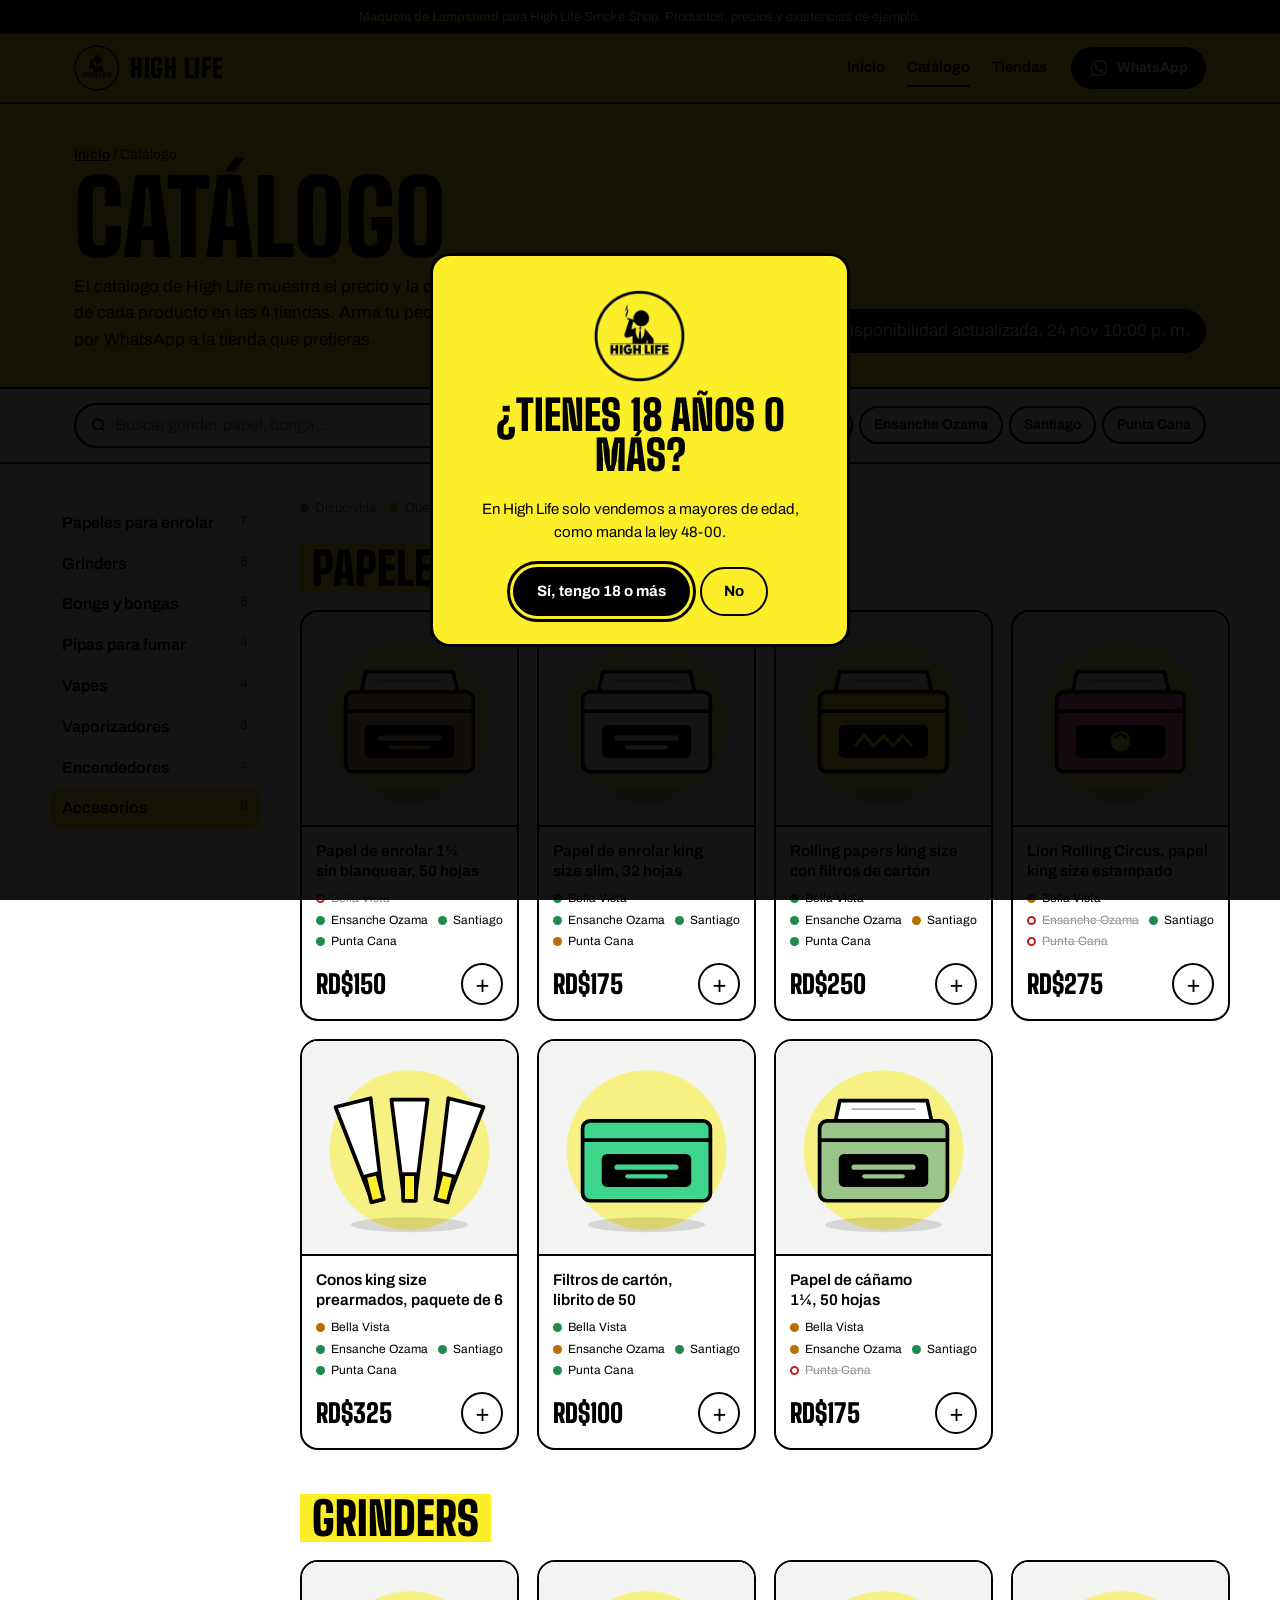
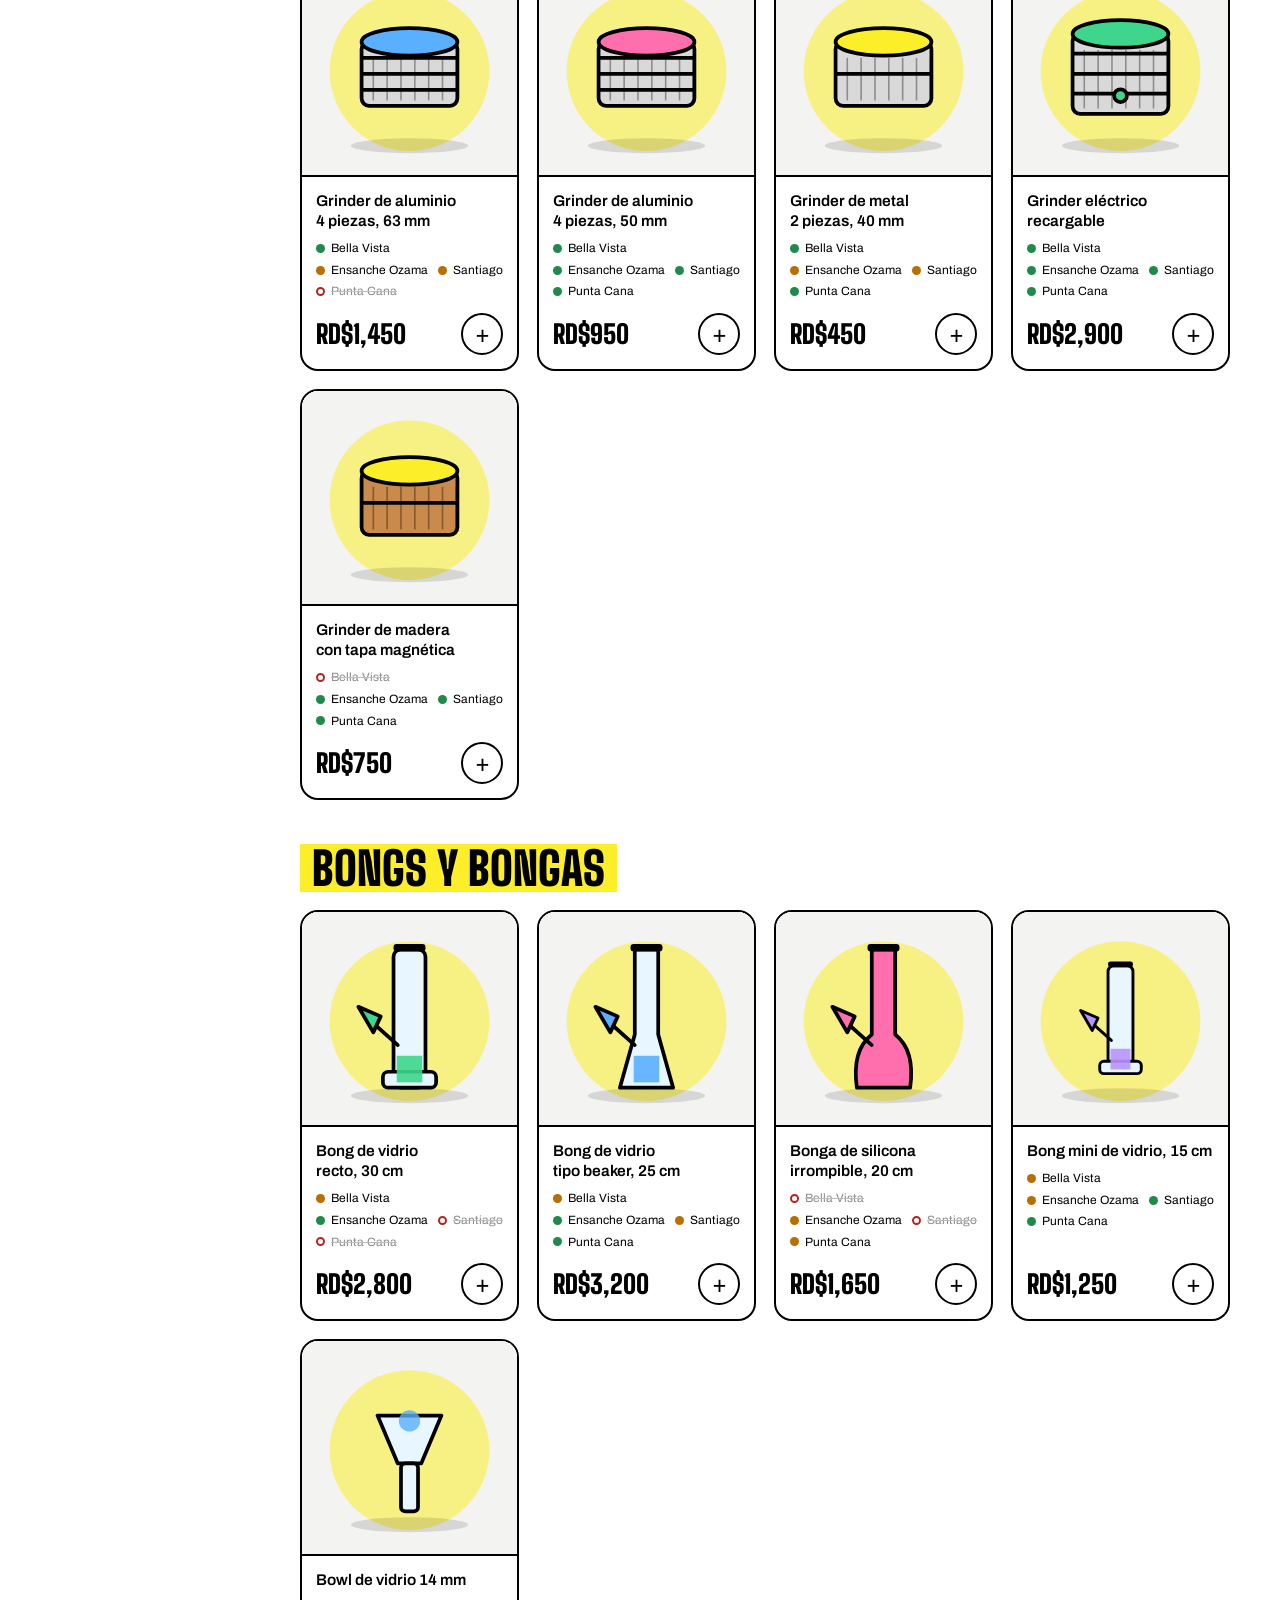
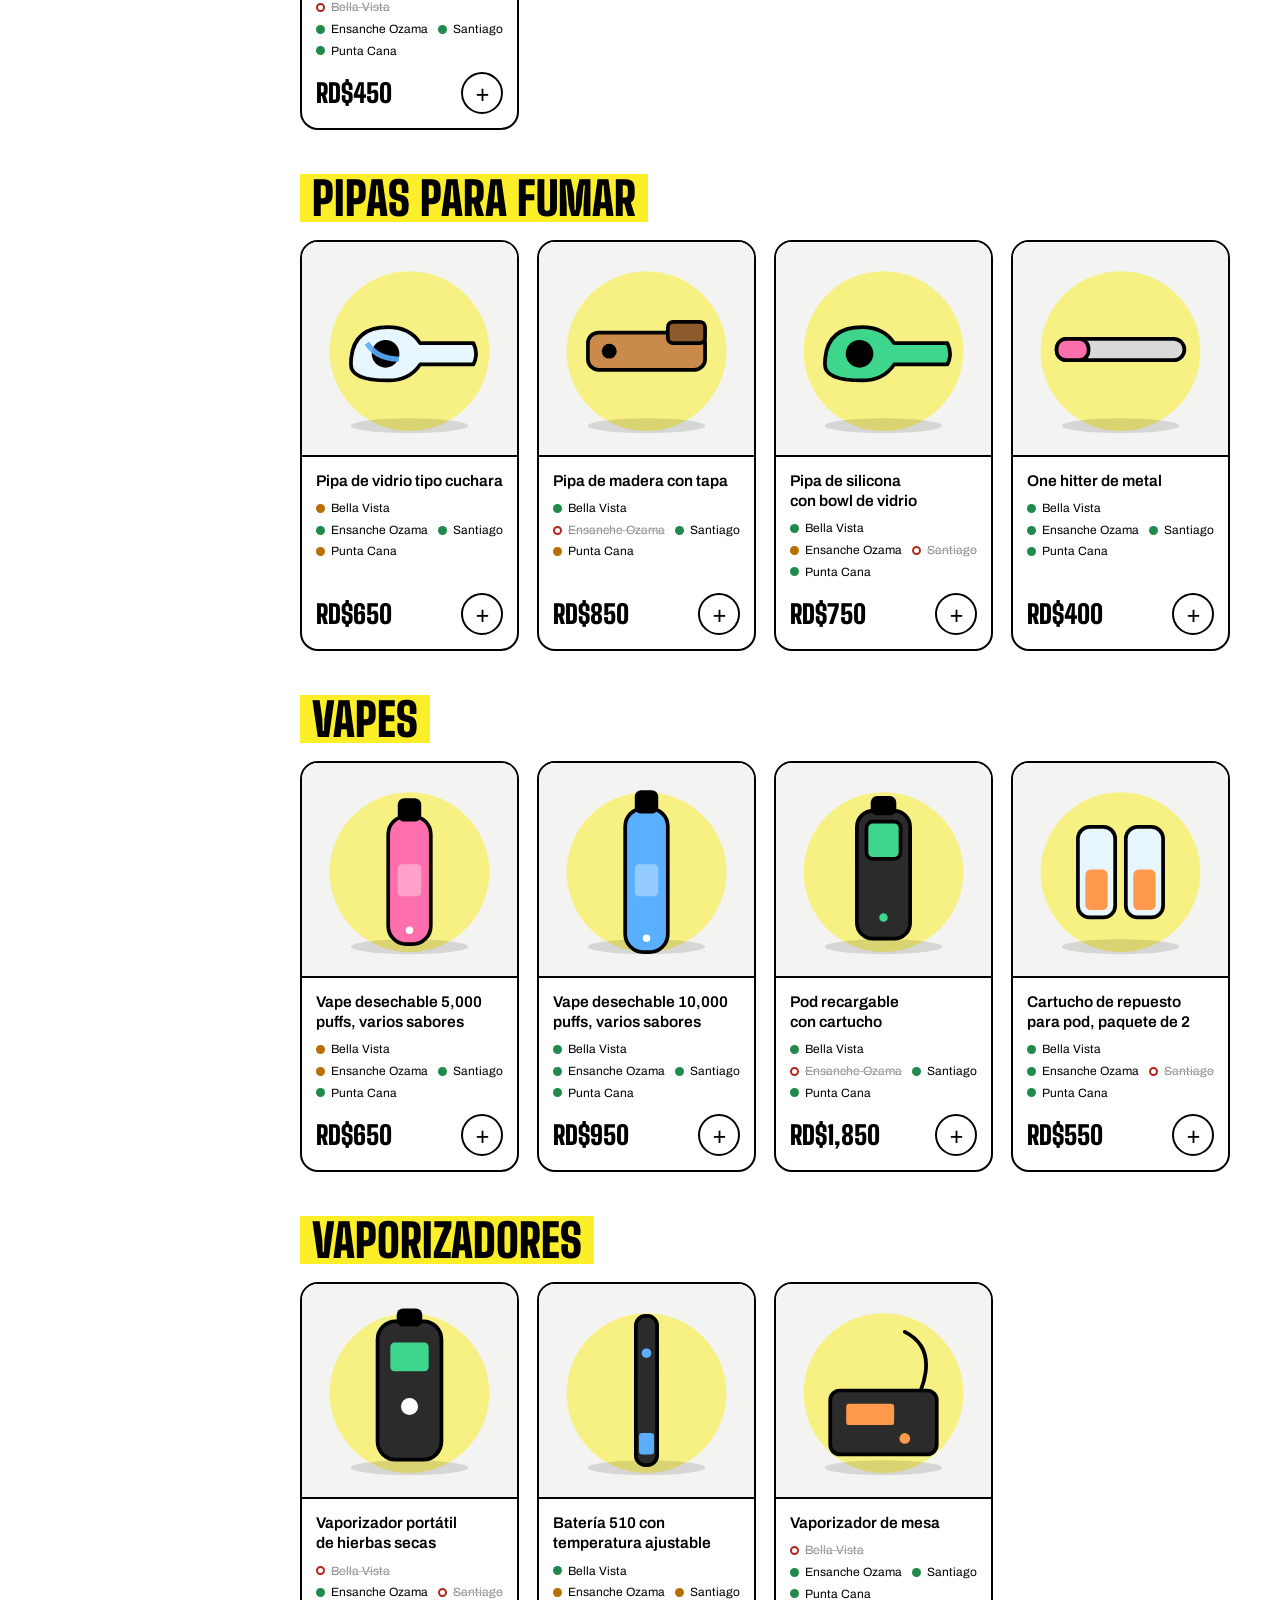
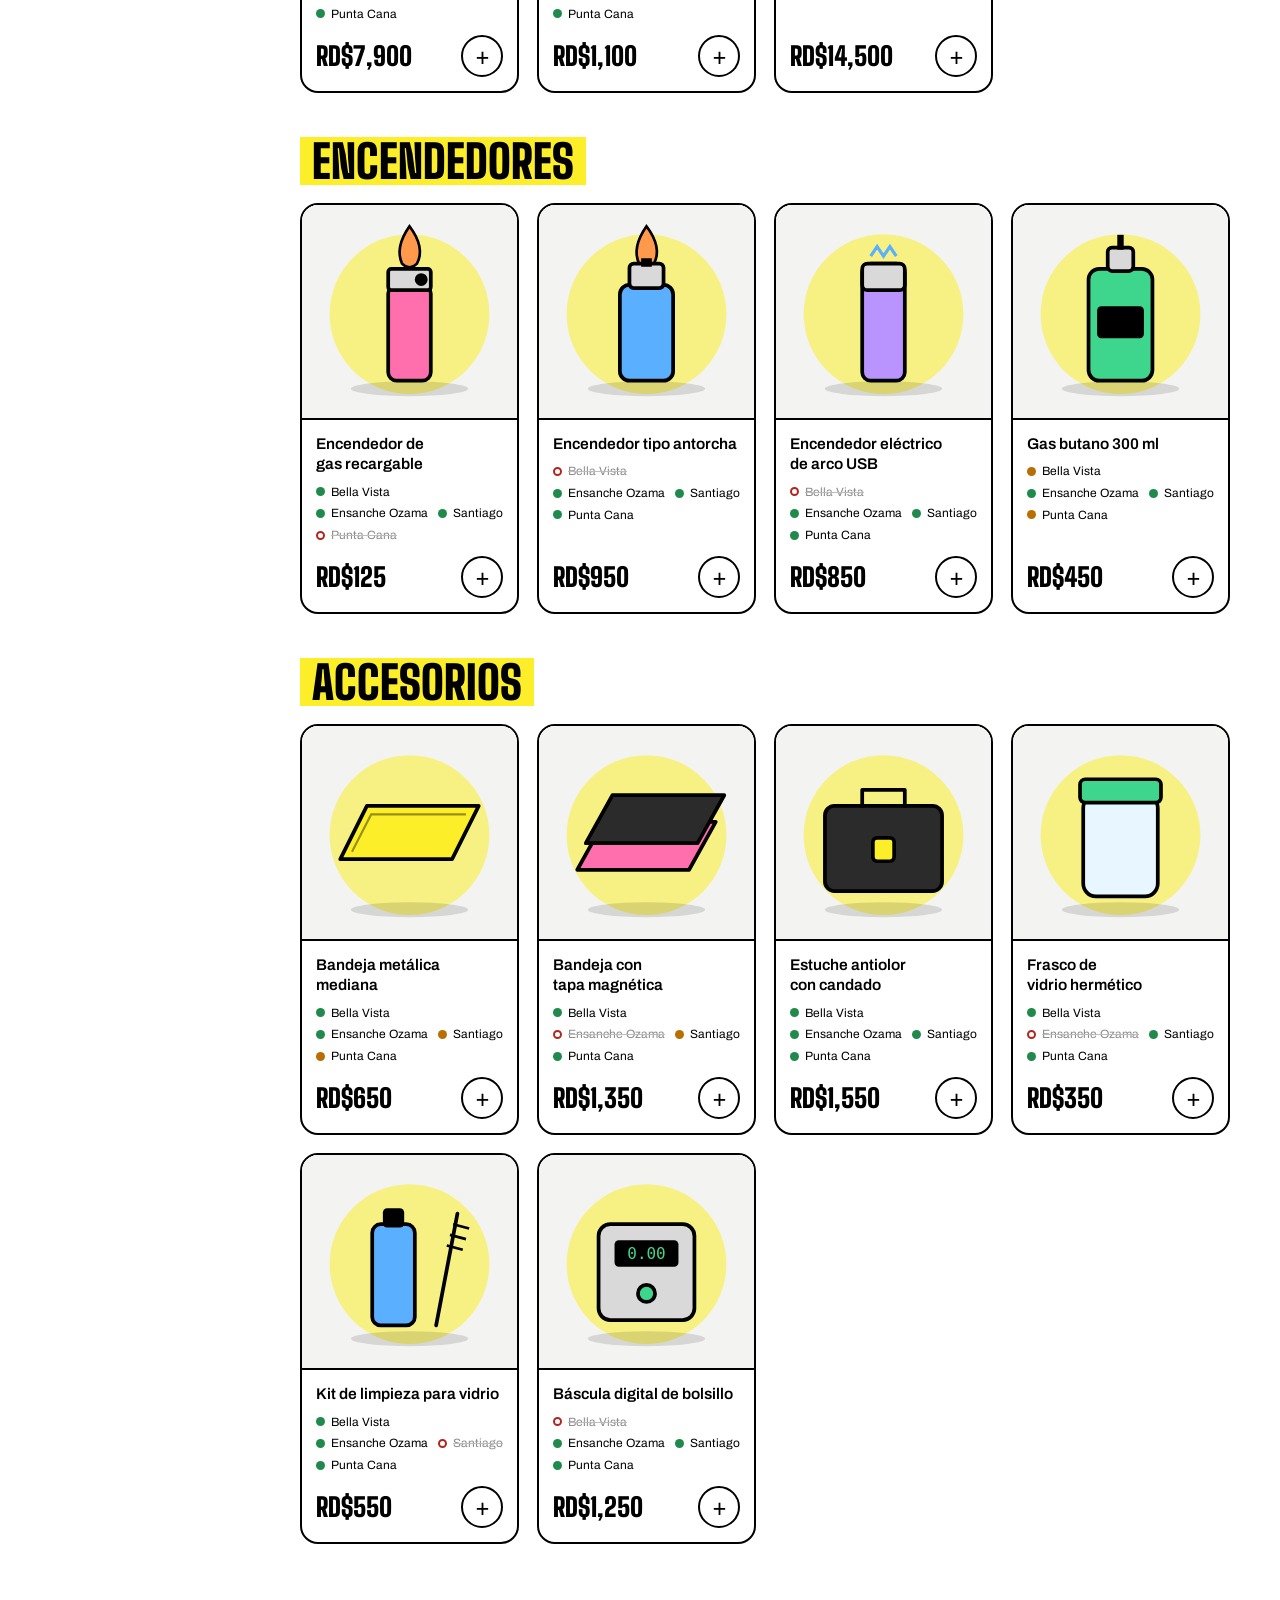
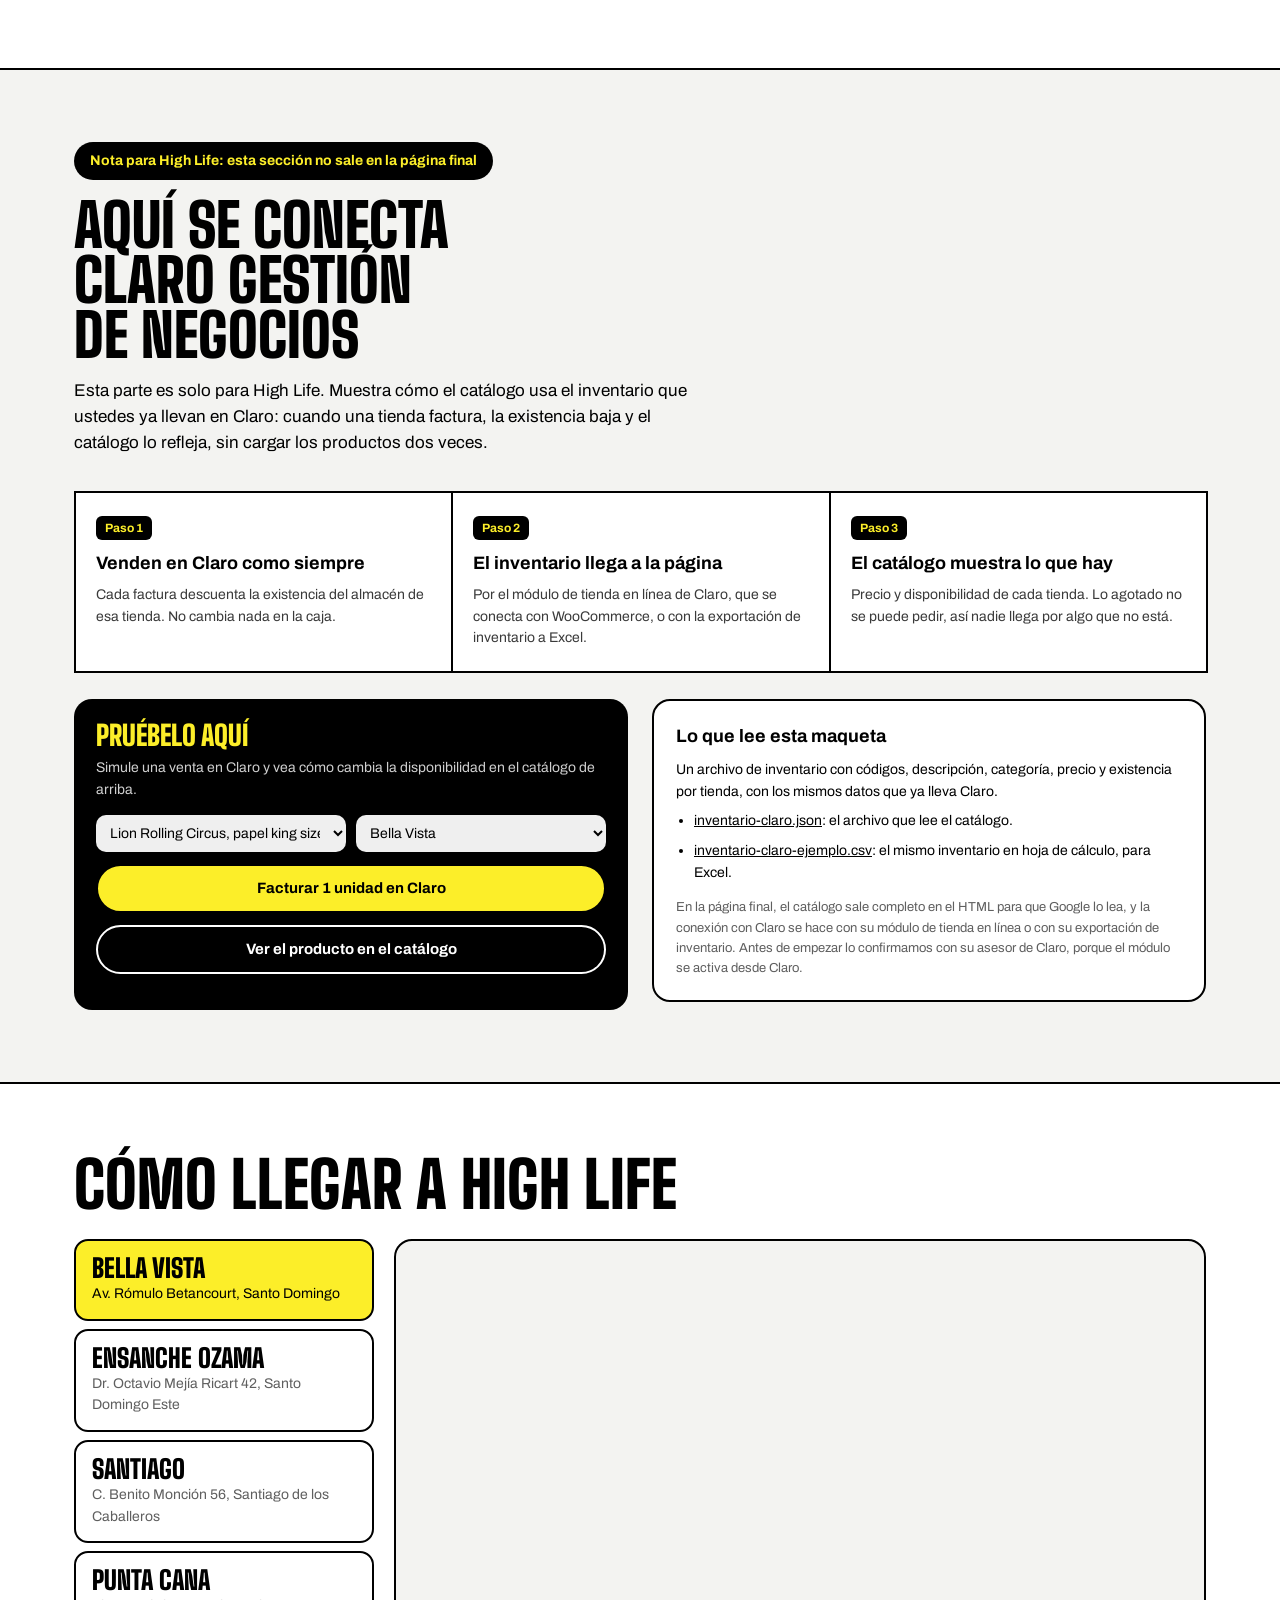
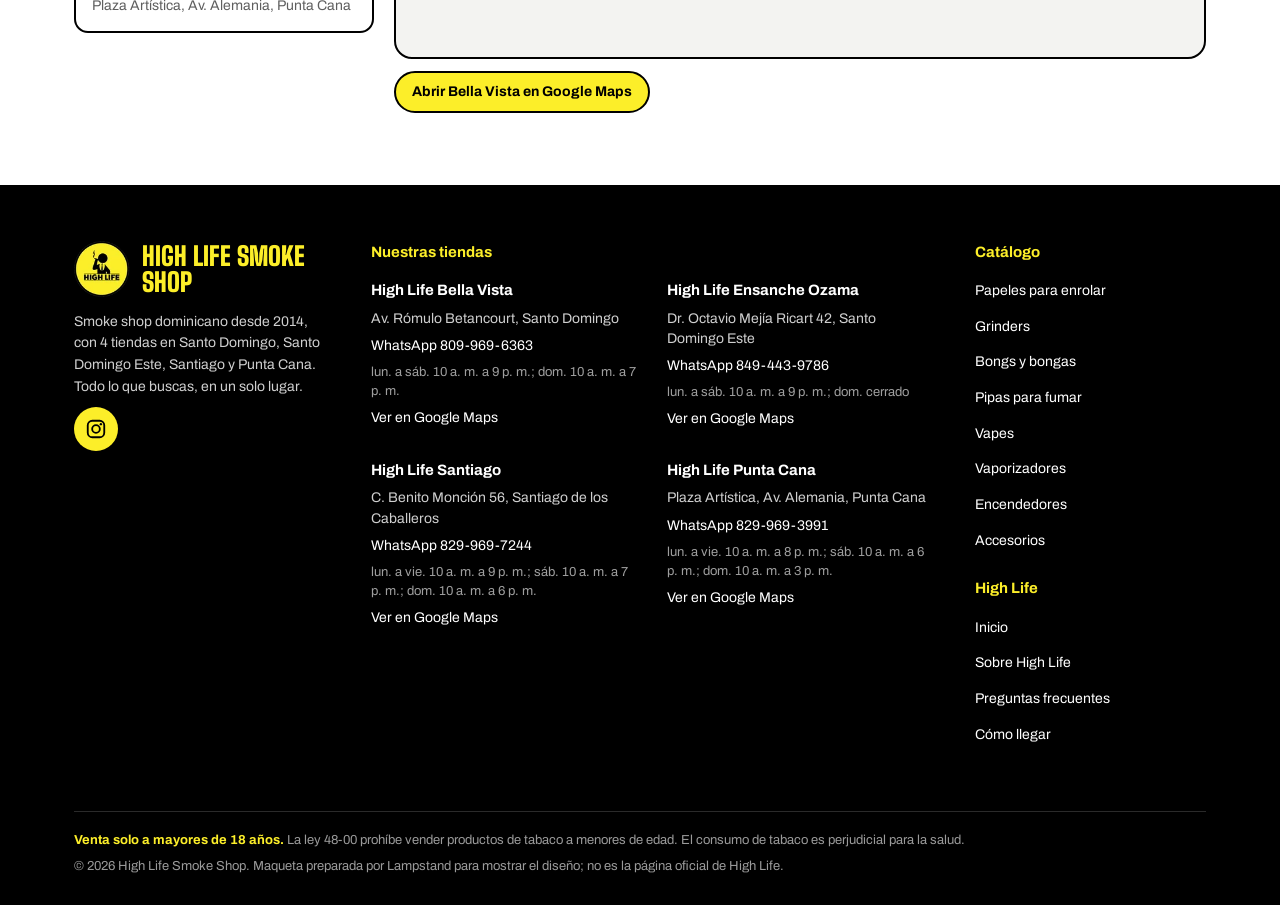
==== catalogo.html @ 9a226c35 "Imágenes por producto y categoría, página de tiendas, páginas de tienda más completas, Claro solo co" ====
<!doctype html>
<html lang="es-DO">
<head>
<meta charset="utf-8">
<meta name="viewport" content="width=device-width, initial-scale=1">
<title>Vapes, papel de enrolar, grinders y bongs: catálogo | High Life Smoke Shop</title>
<meta name="description" content="Catálogo de High Life Smoke Shop: vapes, papel de enrolar, grinders, bongs, pipas y accesorios con precio y disponibilidad en cada tienda. Pide por WhatsApp.">
<meta name="robots" content="noindex, nofollow">
<link rel="canonical" href="https://jorgecesar7.github.io/highlife-demo/catalogo.html">
<meta property="og:type" content="website">
<meta property="og:site_name" content="High Life Smoke Shop">
<meta property="og:locale" content="es_DO">
<meta property="og:title" content="Vapes, papel de enrolar, grinders y bongs: catálogo | High Life Smoke Shop">
<meta property="og:description" content="Catálogo de High Life Smoke Shop: vapes, papel de enrolar, grinders, bongs, pipas y accesorios con precio y disponibilidad en cada tienda. Pide por WhatsApp.">
<meta property="og:url" content="https://jorgecesar7.github.io/highlife-demo/catalogo.html">
<meta property="og:image" content="https://jorgecesar7.github.io/highlife-demo/assets/logo.png">
<meta property="og:image:width" content="512"><meta property="og:image:height" content="512">
<meta property="og:image:alt" content="Logo de High Life Smoke Shop">
<meta name="twitter:card" content="summary">
<meta name="theme-color" content="#FCEE29">
<link rel="icon" href="assets/logo.png">
<script type="application/ld+json">
{
 "@context": "https://schema.org",
 "@graph": [
  {
   "@type": "WebSite",
   "@id": "https://jorgecesar7.github.io/highlife-demo/#website",
   "name": "High Life Smoke Shop",
   "url": "https://jorgecesar7.github.io/highlife-demo/",
   "inLanguage": "es-DO",
   "publisher": {
    "@id": "https://jorgecesar7.github.io/highlife-demo/#org"
   }
  },
  {
   "@type": "Organization",
   "@id": "https://jorgecesar7.github.io/highlife-demo/#org",
   "name": "High Life Smoke Shop",
   "url": "https://jorgecesar7.github.io/highlife-demo/",
   "description": "High Life Smoke Shop es una cadena dominicana de smoke shops con 4 tiendas en Santo Domingo, Santo Domingo Este, Santiago y Punta Cana. Vende papel de enrolar, grinders, bongs, pipas, vapes, vaporizadores, encendedores y accesorios, solo a mayores de 18 años.",
   "logo": {
    "@type": "ImageObject",
    "url": "https://jorgecesar7.github.io/highlife-demo/assets/logo.png",
    "width": 512,
    "height": 512
   },
   "image": "https://jorgecesar7.github.io/highlife-demo/assets/logo.png",
   "foundingDate": "2014",
   "sameAs": [
    "https://www.instagram.com/highlifedr/"
   ],
   "hasOfferCatalog": {
    "@type": "OfferCatalog",
    "name": "Catálogo de High Life Smoke Shop",
    "url": "https://jorgecesar7.github.io/highlife-demo/catalogo.html",
    "itemListElement": [
     {
      "@type": "OfferCatalog",
      "name": "Papeles para enrolar",
      "url": "https://jorgecesar7.github.io/highlife-demo/catalogo.html#papeles-para-enrolar"
     },
     {
      "@type": "OfferCatalog",
      "name": "Grinders",
      "url": "https://jorgecesar7.github.io/highlife-demo/catalogo.html#grinders"
     },
     {
      "@type": "OfferCatalog",
      "name": "Bongs y bongas",
      "url": "https://jorgecesar7.github.io/highlife-demo/catalogo.html#bongs-y-bongas"
     },
     {
      "@type": "OfferCatalog",
      "name": "Pipas para fumar",
      "url": "https://jorgecesar7.github.io/highlife-demo/catalogo.html#pipas-para-fumar"
     },
     {
      "@type": "OfferCatalog",
      "name": "Vapes",
      "url": "https://jorgecesar7.github.io/highlife-demo/catalogo.html#vapes"
     },
     {
      "@type": "OfferCatalog",
      "name": "Vaporizadores",
      "url": "https://jorgecesar7.github.io/highlife-demo/catalogo.html#vaporizadores"
     },
     {
      "@type": "OfferCatalog",
      "name": "Encendedores",
      "url": "https://jorgecesar7.github.io/highlife-demo/catalogo.html#encendedores"
     },
     {
      "@type": "OfferCatalog",
      "name": "Accesorios",
      "url": "https://jorgecesar7.github.io/highlife-demo/catalogo.html#accesorios"
     }
    ]
   }
  },
  {
   "@type": "WebPage",
   "@id": "https://jorgecesar7.github.io/highlife-demo/catalogo.html#webpage",
   "url": "https://jorgecesar7.github.io/highlife-demo/catalogo.html",
   "name": "Vapes, papel de enrolar, grinders y bongs: catálogo | High Life Smoke Shop",
   "description": "Catálogo de High Life Smoke Shop: vapes, papel de enrolar, grinders, bongs, pipas y accesorios con precio y disponibilidad en cada tienda. Pide por WhatsApp.",
   "inLanguage": "es-DO",
   "isPartOf": {
    "@id": "https://jorgecesar7.github.io/highlife-demo/#website"
   },
   "about": {
    "@id": "https://jorgecesar7.github.io/highlife-demo/#org"
   },
   "primaryImageOfPage": {
    "@id": "https://jorgecesar7.github.io/highlife-demo/#logo-img"
   },
   "breadcrumb": {
    "@id": "https://jorgecesar7.github.io/highlife-demo/catalogo.html#breadcrumb"
   }
  },
  {
   "@type": "ImageObject",
   "@id": "https://jorgecesar7.github.io/highlife-demo/#logo-img",
   "url": "https://jorgecesar7.github.io/highlife-demo/assets/logo.png",
   "width": 512,
   "height": 512
  },
  {
   "@type": "BreadcrumbList",
   "@id": "https://jorgecesar7.github.io/highlife-demo/catalogo.html#breadcrumb",
   "itemListElement": [
    {
     "@type": "ListItem",
     "position": 1,
     "name": "Inicio",
     "item": "https://jorgecesar7.github.io/highlife-demo/"
    },
    {
     "@type": "ListItem",
     "position": 2,
     "name": "Catálogo",
     "item": "https://jorgecesar7.github.io/highlife-demo/catalogo.html"
    }
   ]
  }
 ]
}
</script>
<link rel="preload" href="assets/fonts/big-shoulders-display-latin-900-normal.woff2" as="font" type="font/woff2" crossorigin>
<link rel="preload" href="assets/fonts/archivo-latin-400-normal.woff2" as="font" type="font/woff2" crossorigin>
<link rel="stylesheet" href="assets/styles.css?v=6cd09f64">
</head><body>
<a class="skip" href="#contenido">Saltar al contenido</a>
<div class="demo-bar"><b>Maqueta de Lampstand</b> para High Life Smoke Shop. Productos, precios y existencias de ejemplo.</div>
<div class="gate" id="gate" hidden role="dialog" aria-modal="true" aria-labelledby="gate-t">
 <div class="gate-box"><img src="assets/logo-200.webp" alt="" width="92" height="92"><p class="gate-t" id="gate-t">¿Tienes 18 años o más?</p>
 <p>En High Life solo vendemos a mayores de edad, como manda la ley 48-00.</p>
 <div class="row"><button class="btn" data-yes>Sí, tengo 18 o más</button><button class="btn ghost" data-no>No</button></div>
 <p class="no-msg" hidden>Esta página es solo para mayores de 18 años.</p></div>
</div>
<header class="site-head"><div class="wrap">
 <a class="logo" href="index.html"><img src="assets/logo-96.webp" alt="High Life Smoke Shop" width="46" height="46"><span>High Life</span></a>
 <nav class="nav" aria-label="Principal"><a href="index.html">Inicio</a><a href="catalogo.html" aria-current=page>Catálogo</a><a href="tiendas.html">Tiendas</a></nav>
 <div class="wa-menu">
  <button class="btn sm wa-btn" id="waBtn" aria-expanded="false" aria-controls="waList" aria-label="Escribir por WhatsApp a una tienda"><svg class="wa-ico" viewBox="0 0 24 24" aria-hidden="true"><path fill="currentColor" d="M12 2a10 10 0 0 0-8.6 15.1L2 22l5-1.3A10 10 0 1 0 12 2Zm0 18.2a8.2 8.2 0 0 1-4.2-1.1l-.3-.2-3 .8.8-2.9-.2-.3A8.2 8.2 0 1 1 12 20.2Zm4.5-6.1c-.2-.1-1.5-.7-1.7-.8-.2-.1-.4-.1-.6.1l-.8 1c-.1.2-.3.2-.5.1a6.7 6.7 0 0 1-3.3-2.9c-.3-.4.2-.4.7-1.4.1-.2 0-.3 0-.4l-.8-1.8c-.2-.5-.4-.4-.6-.4h-.5a1 1 0 0 0-.7.3 3 3 0 0 0-.9 2.2 5.2 5.2 0 0 0 1.1 2.7 11.8 11.8 0 0 0 4.5 4c1.7.7 2.4.8 3.2.6.5-.1 1.5-.6 1.7-1.2.2-.6.2-1.1.2-1.2-.1-.1-.3-.2-.5-.3Z"/></svg><span>WhatsApp</span></button>
  <ul class="wa-list" id="waList" hidden><li><a href="https://wa.me/18099696363?text=Hola%20High%20Life%20Bella%20Vista%2C%20tengo%20una%20pregunta." target="_blank" rel="noopener"><b>Bella Vista</b><span>809-969-6363</span></a></li><li><a href="https://wa.me/18494439786?text=Hola%20High%20Life%20Ensanche%20Ozama%2C%20tengo%20una%20pregunta." target="_blank" rel="noopener"><b>Ensanche Ozama</b><span>849-443-9786</span></a></li><li><a href="https://wa.me/18299697244?text=Hola%20High%20Life%20Santiago%2C%20tengo%20una%20pregunta." target="_blank" rel="noopener"><b>Santiago</b><span>829-969-7244</span></a></li><li><a href="https://wa.me/18299693991?text=Hola%20High%20Life%20Punta%20Cana%2C%20tengo%20una%20pregunta." target="_blank" rel="noopener"><b>Punta Cana</b><span>829-969-3991</span></a></li></ul>
 </div>
</div></header>
<main id="contenido">
<section class="cat-hero" aria-labelledby="h1"><div class="wrap">
 <div><nav class="crumbs" aria-label="Ruta"><a href="index.html">Inicio</a> <span aria-hidden="true">/</span> <span aria-current="page">Catálogo</span></nav>
 <h1 id="h1">Catálogo</h1><p>El catálogo de High Life muestra el precio y la disponibilidad de cada producto en las 4 tiendas. Arma tu pedido y envíalo por WhatsApp a la tienda que prefieras.</p></div>
 <p class="sync"><i></i><span data-sync>Disponibilidad actualizada, 24 nov 6:00 p. m.</span></p>
</div></section>
<div class="tools"><div class="wrap">
 <label class="q"><span class="sr">Buscar en el catálogo</span><svg width="18" height="18" viewBox="0 0 24 24" aria-hidden="true"><circle cx="11" cy="11" r="7" fill="none" stroke="currentColor" stroke-width="2.5"/><path d="m20 20-4-4" stroke="currentColor" stroke-width="2.5"/></svg><input id="q" type="search" placeholder="Buscar grinder, papel, bonga…" autocomplete="off"></label>
 <div class="chips" id="branchChips" role="group" aria-label="Ver disponibilidad en"><span class="lbl">Tienda:</span></div>
</div></div>
<div class="wrap menu-layout">
 <nav class="cat-nav" id="catnav" aria-label="Categorías"><a href="#papeles-para-enrolar">Papeles para enrolar <small>7</small></a><a href="#grinders">Grinders <small>5</small></a><a href="#bongs-y-bongas">Bongs y bongas <small>5</small></a><a href="#pipas-para-fumar">Pipas para fumar <small>4</small></a><a href="#vapes">Vapes <small>4</small></a><a href="#vaporizadores">Vaporizadores <small>3</small></a><a href="#encendedores">Encendedores <small>4</small></a><a href="#accesorios">Accesorios <small>6</small></a></nav>
 <div>
  <div class="legend"><span><i class="dot ok"></i>Disponible</span><span><i class="dot low"></i>Quedan pocas</span><span><i class="dot out"></i>Agotado</span></div>
  <div id="menu" aria-live="polite"><section class="group" id="papeles-para-enrolar" aria-labelledby="h-papeles-para-enrolar"><h2 id="h-papeles-para-enrolar">Papeles para enrolar</h2><div class="items"><article class="item" data-code="HL-PAP-001"><img class="pimg" src="assets/productos/HL-PAP-001.svg" alt="Papel de enrolar 1¼ sin blanquear, 50 hojas" width="400" height="400" loading="lazy"><div class="pbody"><h3>Papel de enrolar 1¼ sin blanquear, 50 hojas</h3><div class="avail" aria-label="Disponibilidad por tienda"><span class="out"><i class="dot out"></i>Bella Vista</span><span class="ok"><i class="dot ok"></i>Ensanche Ozama</span><span class="ok"><i class="dot ok"></i>Santiago</span><span class="ok"><i class="dot ok"></i>Punta Cana</span></div><div class="pfoot"><span class="price">RD$150</span><button class="add" aria-pressed="false" aria-label="Añadir a mi pedido: Papel de enrolar 1¼ sin blanquear, 50 hojas">+</button></div></div></article><article class="item" data-code="HL-PAP-002"><img class="pimg" src="assets/productos/HL-PAP-002.svg" alt="Papel de enrolar king size slim, 32 hojas" width="400" height="400" loading="lazy"><div class="pbody"><h3>Papel de enrolar king size slim, 32 hojas</h3><div class="avail" aria-label="Disponibilidad por tienda"><span class="ok"><i class="dot ok"></i>Bella Vista</span><span class="ok"><i class="dot ok"></i>Ensanche Ozama</span><span class="ok"><i class="dot ok"></i>Santiago</span><span class="low"><i class="dot low"></i>Punta Cana</span></div><div class="pfoot"><span class="price">RD$175</span><button class="add" aria-pressed="false" aria-label="Añadir a mi pedido: Papel de enrolar king size slim, 32 hojas">+</button></div></div></article><article class="item" data-code="HL-PAP-003"><img class="pimg" src="assets/productos/HL-PAP-003.svg" alt="Rolling papers king size con filtros de cartón" width="400" height="400" loading="lazy"><div class="pbody"><h3>Rolling papers king size con filtros de cartón</h3><div class="avail" aria-label="Disponibilidad por tienda"><span class="ok"><i class="dot ok"></i>Bella Vista</span><span class="ok"><i class="dot ok"></i>Ensanche Ozama</span><span class="low"><i class="dot low"></i>Santiago</span><span class="ok"><i class="dot ok"></i>Punta Cana</span></div><div class="pfoot"><span class="price">RD$250</span><button class="add" aria-pressed="false" aria-label="Añadir a mi pedido: Rolling papers king size con filtros de cartón">+</button></div></div></article><article class="item" data-code="HL-PAP-004"><img class="pimg" src="assets/productos/HL-PAP-004.svg" alt="Lion Rolling Circus, papel king size estampado" width="400" height="400" loading="lazy"><div class="pbody"><h3>Lion Rolling Circus, papel king size estampado</h3><div class="avail" aria-label="Disponibilidad por tienda"><span class="low"><i class="dot low"></i>Bella Vista</span><span class="out"><i class="dot out"></i>Ensanche Ozama</span><span class="ok"><i class="dot ok"></i>Santiago</span><span class="out"><i class="dot out"></i>Punta Cana</span></div><div class="pfoot"><span class="price">RD$275</span><button class="add" aria-pressed="false" aria-label="Añadir a mi pedido: Lion Rolling Circus, papel king size estampado">+</button></div></div></article><article class="item" data-code="HL-PAP-005"><img class="pimg" src="assets/productos/HL-PAP-005.svg" alt="Conos king size prearmados, paquete de 6" width="400" height="400" loading="lazy"><div class="pbody"><h3>Conos king size prearmados, paquete de 6</h3><div class="avail" aria-label="Disponibilidad por tienda"><span class="low"><i class="dot low"></i>Bella Vista</span><span class="ok"><i class="dot ok"></i>Ensanche Ozama</span><span class="ok"><i class="dot ok"></i>Santiago</span><span class="ok"><i class="dot ok"></i>Punta Cana</span></div><div class="pfoot"><span class="price">RD$325</span><button class="add" aria-pressed="false" aria-label="Añadir a mi pedido: Conos king size prearmados, paquete de 6">+</button></div></div></article><article class="item" data-code="HL-PAP-006"><img class="pimg" src="assets/productos/HL-PAP-006.svg" alt="Filtros de cartón, librito de 50" width="400" height="400" loading="lazy"><div class="pbody"><h3>Filtros de cartón, librito de 50</h3><div class="avail" aria-label="Disponibilidad por tienda"><span class="ok"><i class="dot ok"></i>Bella Vista</span><span class="low"><i class="dot low"></i>Ensanche Ozama</span><span class="ok"><i class="dot ok"></i>Santiago</span><span class="ok"><i class="dot ok"></i>Punta Cana</span></div><div class="pfoot"><span class="price">RD$100</span><button class="add" aria-pressed="false" aria-label="Añadir a mi pedido: Filtros de cartón, librito de 50">+</button></div></div></article><article class="item" data-code="HL-PAP-007"><img class="pimg" src="assets/productos/HL-PAP-007.svg" alt="Papel de cáñamo 1¼, 50 hojas" width="400" height="400" loading="lazy"><div class="pbody"><h3>Papel de cáñamo 1¼, 50 hojas</h3><div class="avail" aria-label="Disponibilidad por tienda"><span class="low"><i class="dot low"></i>Bella Vista</span><span class="low"><i class="dot low"></i>Ensanche Ozama</span><span class="ok"><i class="dot ok"></i>Santiago</span><span class="out"><i class="dot out"></i>Punta Cana</span></div><div class="pfoot"><span class="price">RD$175</span><button class="add" aria-pressed="false" aria-label="Añadir a mi pedido: Papel de cáñamo 1¼, 50 hojas">+</button></div></div></article></div></section><section class="group" id="grinders" aria-labelledby="h-grinders"><h2 id="h-grinders">Grinders</h2><div class="items"><article class="item" data-code="HL-GRI-001"><img class="pimg" src="assets/productos/HL-GRI-001.svg" alt="Grinder de aluminio 4 piezas, 63 mm" width="400" height="400" loading="lazy"><div class="pbody"><h3>Grinder de aluminio 4 piezas, 63 mm</h3><div class="avail" aria-label="Disponibilidad por tienda"><span class="ok"><i class="dot ok"></i>Bella Vista</span><span class="low"><i class="dot low"></i>Ensanche Ozama</span><span class="low"><i class="dot low"></i>Santiago</span><span class="out"><i class="dot out"></i>Punta Cana</span></div><div class="pfoot"><span class="price">RD$1,450</span><button class="add" aria-pressed="false" aria-label="Añadir a mi pedido: Grinder de aluminio 4 piezas, 63 mm">+</button></div></div></article><article class="item" data-code="HL-GRI-002"><img class="pimg" src="assets/productos/HL-GRI-002.svg" alt="Grinder de aluminio 4 piezas, 50 mm" width="400" height="400" loading="lazy"><div class="pbody"><h3>Grinder de aluminio 4 piezas, 50 mm</h3><div class="avail" aria-label="Disponibilidad por tienda"><span class="ok"><i class="dot ok"></i>Bella Vista</span><span class="ok"><i class="dot ok"></i>Ensanche Ozama</span><span class="ok"><i class="dot ok"></i>Santiago</span><span class="ok"><i class="dot ok"></i>Punta Cana</span></div><div class="pfoot"><span class="price">RD$950</span><button class="add" aria-pressed="false" aria-label="Añadir a mi pedido: Grinder de aluminio 4 piezas, 50 mm">+</button></div></div></article><article class="item" data-code="HL-GRI-003"><img class="pimg" src="assets/productos/HL-GRI-003.svg" alt="Grinder de metal 2 piezas, 40 mm" width="400" height="400" loading="lazy"><div class="pbody"><h3>Grinder de metal 2 piezas, 40 mm</h3><div class="avail" aria-label="Disponibilidad por tienda"><span class="ok"><i class="dot ok"></i>Bella Vista</span><span class="low"><i class="dot low"></i>Ensanche Ozama</span><span class="low"><i class="dot low"></i>Santiago</span><span class="ok"><i class="dot ok"></i>Punta Cana</span></div><div class="pfoot"><span class="price">RD$450</span><button class="add" aria-pressed="false" aria-label="Añadir a mi pedido: Grinder de metal 2 piezas, 40 mm">+</button></div></div></article><article class="item" data-code="HL-GRI-004"><img class="pimg" src="assets/productos/HL-GRI-004.svg" alt="Grinder eléctrico recargable" width="400" height="400" loading="lazy"><div class="pbody"><h3>Grinder eléctrico recargable</h3><div class="avail" aria-label="Disponibilidad por tienda"><span class="ok"><i class="dot ok"></i>Bella Vista</span><span class="ok"><i class="dot ok"></i>Ensanche Ozama</span><span class="ok"><i class="dot ok"></i>Santiago</span><span class="ok"><i class="dot ok"></i>Punta Cana</span></div><div class="pfoot"><span class="price">RD$2,900</span><button class="add" aria-pressed="false" aria-label="Añadir a mi pedido: Grinder eléctrico recargable">+</button></div></div></article><article class="item" data-code="HL-GRI-005"><img class="pimg" src="assets/productos/HL-GRI-005.svg" alt="Grinder de madera con tapa magnética" width="400" height="400" loading="lazy"><div class="pbody"><h3>Grinder de madera con tapa magnética</h3><div class="avail" aria-label="Disponibilidad por tienda"><span class="out"><i class="dot out"></i>Bella Vista</span><span class="ok"><i class="dot ok"></i>Ensanche Ozama</span><span class="ok"><i class="dot ok"></i>Santiago</span><span class="ok"><i class="dot ok"></i>Punta Cana</span></div><div class="pfoot"><span class="price">RD$750</span><button class="add" aria-pressed="false" aria-label="Añadir a mi pedido: Grinder de madera con tapa magnética">+</button></div></div></article></div></section><section class="group" id="bongs-y-bongas" aria-labelledby="h-bongs-y-bongas"><h2 id="h-bongs-y-bongas">Bongs y bongas</h2><div class="items"><article class="item" data-code="HL-BON-001"><img class="pimg" src="assets/productos/HL-BON-001.svg" alt="Bong de vidrio recto, 30 cm" width="400" height="400" loading="lazy"><div class="pbody"><h3>Bong de vidrio recto, 30 cm</h3><div class="avail" aria-label="Disponibilidad por tienda"><span class="low"><i class="dot low"></i>Bella Vista</span><span class="ok"><i class="dot ok"></i>Ensanche Ozama</span><span class="out"><i class="dot out"></i>Santiago</span><span class="out"><i class="dot out"></i>Punta Cana</span></div><div class="pfoot"><span class="price">RD$2,800</span><button class="add" aria-pressed="false" aria-label="Añadir a mi pedido: Bong de vidrio recto, 30 cm">+</button></div></div></article><article class="item" data-code="HL-BON-002"><img class="pimg" src="assets/productos/HL-BON-002.svg" alt="Bong de vidrio tipo beaker, 25 cm" width="400" height="400" loading="lazy"><div class="pbody"><h3>Bong de vidrio tipo beaker, 25 cm</h3><div class="avail" aria-label="Disponibilidad por tienda"><span class="low"><i class="dot low"></i>Bella Vista</span><span class="ok"><i class="dot ok"></i>Ensanche Ozama</span><span class="low"><i class="dot low"></i>Santiago</span><span class="ok"><i class="dot ok"></i>Punta Cana</span></div><div class="pfoot"><span class="price">RD$3,200</span><button class="add" aria-pressed="false" aria-label="Añadir a mi pedido: Bong de vidrio tipo beaker, 25 cm">+</button></div></div></article><article class="item" data-code="HL-BON-003"><img class="pimg" src="assets/productos/HL-BON-003.svg" alt="Bonga de silicona irrompible, 20 cm" width="400" height="400" loading="lazy"><div class="pbody"><h3>Bonga de silicona irrompible, 20 cm</h3><div class="avail" aria-label="Disponibilidad por tienda"><span class="out"><i class="dot out"></i>Bella Vista</span><span class="low"><i class="dot low"></i>Ensanche Ozama</span><span class="out"><i class="dot out"></i>Santiago</span><span class="low"><i class="dot low"></i>Punta Cana</span></div><div class="pfoot"><span class="price">RD$1,650</span><button class="add" aria-pressed="false" aria-label="Añadir a mi pedido: Bonga de silicona irrompible, 20 cm">+</button></div></div></article><article class="item" data-code="HL-BON-004"><img class="pimg" src="assets/productos/HL-BON-004.svg" alt="Bong mini de vidrio, 15 cm" width="400" height="400" loading="lazy"><div class="pbody"><h3>Bong mini de vidrio, 15 cm</h3><div class="avail" aria-label="Disponibilidad por tienda"><span class="low"><i class="dot low"></i>Bella Vista</span><span class="low"><i class="dot low"></i>Ensanche Ozama</span><span class="ok"><i class="dot ok"></i>Santiago</span><span class="ok"><i class="dot ok"></i>Punta Cana</span></div><div class="pfoot"><span class="price">RD$1,250</span><button class="add" aria-pressed="false" aria-label="Añadir a mi pedido: Bong mini de vidrio, 15 cm">+</button></div></div></article><article class="item" data-code="HL-BON-005"><img class="pimg" src="assets/productos/HL-BON-005.svg" alt="Bowl de vidrio 14 mm" width="400" height="400" loading="lazy"><div class="pbody"><h3>Bowl de vidrio 14 mm</h3><div class="avail" aria-label="Disponibilidad por tienda"><span class="out"><i class="dot out"></i>Bella Vista</span><span class="ok"><i class="dot ok"></i>Ensanche Ozama</span><span class="ok"><i class="dot ok"></i>Santiago</span><span class="ok"><i class="dot ok"></i>Punta Cana</span></div><div class="pfoot"><span class="price">RD$450</span><button class="add" aria-pressed="false" aria-label="Añadir a mi pedido: Bowl de vidrio 14 mm">+</button></div></div></article></div></section><section class="group" id="pipas-para-fumar" aria-labelledby="h-pipas-para-fumar"><h2 id="h-pipas-para-fumar">Pipas para fumar</h2><div class="items"><article class="item" data-code="HL-PIP-001"><img class="pimg" src="assets/productos/HL-PIP-001.svg" alt="Pipa de vidrio tipo cuchara" width="400" height="400" loading="lazy"><div class="pbody"><h3>Pipa de vidrio tipo cuchara</h3><div class="avail" aria-label="Disponibilidad por tienda"><span class="low"><i class="dot low"></i>Bella Vista</span><span class="ok"><i class="dot ok"></i>Ensanche Ozama</span><span class="ok"><i class="dot ok"></i>Santiago</span><span class="low"><i class="dot low"></i>Punta Cana</span></div><div class="pfoot"><span class="price">RD$650</span><button class="add" aria-pressed="false" aria-label="Añadir a mi pedido: Pipa de vidrio tipo cuchara">+</button></div></div></article><article class="item" data-code="HL-PIP-002"><img class="pimg" src="assets/productos/HL-PIP-002.svg" alt="Pipa de madera con tapa" width="400" height="400" loading="lazy"><div class="pbody"><h3>Pipa de madera con tapa</h3><div class="avail" aria-label="Disponibilidad por tienda"><span class="ok"><i class="dot ok"></i>Bella Vista</span><span class="out"><i class="dot out"></i>Ensanche Ozama</span><span class="ok"><i class="dot ok"></i>Santiago</span><span class="low"><i class="dot low"></i>Punta Cana</span></div><div class="pfoot"><span class="price">RD$850</span><button class="add" aria-pressed="false" aria-label="Añadir a mi pedido: Pipa de madera con tapa">+</button></div></div></article><article class="item" data-code="HL-PIP-003"><img class="pimg" src="assets/productos/HL-PIP-003.svg" alt="Pipa de silicona con bowl de vidrio" width="400" height="400" loading="lazy"><div class="pbody"><h3>Pipa de silicona con bowl de vidrio</h3><div class="avail" aria-label="Disponibilidad por tienda"><span class="ok"><i class="dot ok"></i>Bella Vista</span><span class="low"><i class="dot low"></i>Ensanche Ozama</span><span class="out"><i class="dot out"></i>Santiago</span><span class="ok"><i class="dot ok"></i>Punta Cana</span></div><div class="pfoot"><span class="price">RD$750</span><button class="add" aria-pressed="false" aria-label="Añadir a mi pedido: Pipa de silicona con bowl de vidrio">+</button></div></div></article><article class="item" data-code="HL-PIP-004"><img class="pimg" src="assets/productos/HL-PIP-004.svg" alt="One hitter de metal" width="400" height="400" loading="lazy"><div class="pbody"><h3>One hitter de metal</h3><div class="avail" aria-label="Disponibilidad por tienda"><span class="ok"><i class="dot ok"></i>Bella Vista</span><span class="ok"><i class="dot ok"></i>Ensanche Ozama</span><span class="ok"><i class="dot ok"></i>Santiago</span><span class="ok"><i class="dot ok"></i>Punta Cana</span></div><div class="pfoot"><span class="price">RD$400</span><button class="add" aria-pressed="false" aria-label="Añadir a mi pedido: One hitter de metal">+</button></div></div></article></div></section><section class="group" id="vapes" aria-labelledby="h-vapes"><h2 id="h-vapes">Vapes</h2><div class="items"><article class="item" data-code="HL-VPE-001"><img class="pimg" src="assets/productos/HL-VPE-001.svg" alt="Vape desechable 5,000 puffs, varios sabores" width="400" height="400" loading="lazy"><div class="pbody"><h3>Vape desechable 5,000 puffs, varios sabores</h3><div class="avail" aria-label="Disponibilidad por tienda"><span class="low"><i class="dot low"></i>Bella Vista</span><span class="low"><i class="dot low"></i>Ensanche Ozama</span><span class="ok"><i class="dot ok"></i>Santiago</span><span class="ok"><i class="dot ok"></i>Punta Cana</span></div><div class="pfoot"><span class="price">RD$650</span><button class="add" aria-pressed="false" aria-label="Añadir a mi pedido: Vape desechable 5,000 puffs, varios sabores">+</button></div></div></article><article class="item" data-code="HL-VPE-002"><img class="pimg" src="assets/productos/HL-VPE-002.svg" alt="Vape desechable 10,000 puffs, varios sabores" width="400" height="400" loading="lazy"><div class="pbody"><h3>Vape desechable 10,000 puffs, varios sabores</h3><div class="avail" aria-label="Disponibilidad por tienda"><span class="ok"><i class="dot ok"></i>Bella Vista</span><span class="ok"><i class="dot ok"></i>Ensanche Ozama</span><span class="ok"><i class="dot ok"></i>Santiago</span><span class="ok"><i class="dot ok"></i>Punta Cana</span></div><div class="pfoot"><span class="price">RD$950</span><button class="add" aria-pressed="false" aria-label="Añadir a mi pedido: Vape desechable 10,000 puffs, varios sabores">+</button></div></div></article><article class="item" data-code="HL-VPE-003"><img class="pimg" src="assets/productos/HL-VPE-003.svg" alt="Pod recargable con cartucho" width="400" height="400" loading="lazy"><div class="pbody"><h3>Pod recargable con cartucho</h3><div class="avail" aria-label="Disponibilidad por tienda"><span class="ok"><i class="dot ok"></i>Bella Vista</span><span class="out"><i class="dot out"></i>Ensanche Ozama</span><span class="ok"><i class="dot ok"></i>Santiago</span><span class="ok"><i class="dot ok"></i>Punta Cana</span></div><div class="pfoot"><span class="price">RD$1,850</span><button class="add" aria-pressed="false" aria-label="Añadir a mi pedido: Pod recargable con cartucho">+</button></div></div></article><article class="item" data-code="HL-VPE-004"><img class="pimg" src="assets/productos/HL-VPE-004.svg" alt="Cartucho de repuesto para pod, paquete de 2" width="400" height="400" loading="lazy"><div class="pbody"><h3>Cartucho de repuesto para pod, paquete de 2</h3><div class="avail" aria-label="Disponibilidad por tienda"><span class="ok"><i class="dot ok"></i>Bella Vista</span><span class="ok"><i class="dot ok"></i>Ensanche Ozama</span><span class="out"><i class="dot out"></i>Santiago</span><span class="ok"><i class="dot ok"></i>Punta Cana</span></div><div class="pfoot"><span class="price">RD$550</span><button class="add" aria-pressed="false" aria-label="Añadir a mi pedido: Cartucho de repuesto para pod, paquete de 2">+</button></div></div></article></div></section><section class="group" id="vaporizadores" aria-labelledby="h-vaporizadores"><h2 id="h-vaporizadores">Vaporizadores</h2><div class="items"><article class="item" data-code="HL-VAP-001"><img class="pimg" src="assets/productos/HL-VAP-001.svg" alt="Vaporizador portátil de hierbas secas" width="400" height="400" loading="lazy"><div class="pbody"><h3>Vaporizador portátil de hierbas secas</h3><div class="avail" aria-label="Disponibilidad por tienda"><span class="out"><i class="dot out"></i>Bella Vista</span><span class="ok"><i class="dot ok"></i>Ensanche Ozama</span><span class="out"><i class="dot out"></i>Santiago</span><span class="ok"><i class="dot ok"></i>Punta Cana</span></div><div class="pfoot"><span class="price">RD$7,900</span><button class="add" aria-pressed="false" aria-label="Añadir a mi pedido: Vaporizador portátil de hierbas secas">+</button></div></div></article><article class="item" data-code="HL-VAP-002"><img class="pimg" src="assets/productos/HL-VAP-002.svg" alt="Batería 510 con temperatura ajustable" width="400" height="400" loading="lazy"><div class="pbody"><h3>Batería 510 con temperatura ajustable</h3><div class="avail" aria-label="Disponibilidad por tienda"><span class="ok"><i class="dot ok"></i>Bella Vista</span><span class="low"><i class="dot low"></i>Ensanche Ozama</span><span class="low"><i class="dot low"></i>Santiago</span><span class="ok"><i class="dot ok"></i>Punta Cana</span></div><div class="pfoot"><span class="price">RD$1,100</span><button class="add" aria-pressed="false" aria-label="Añadir a mi pedido: Batería 510 con temperatura ajustable">+</button></div></div></article><article class="item" data-code="HL-VAP-003"><img class="pimg" src="assets/productos/HL-VAP-003.svg" alt="Vaporizador de mesa" width="400" height="400" loading="lazy"><div class="pbody"><h3>Vaporizador de mesa</h3><div class="avail" aria-label="Disponibilidad por tienda"><span class="out"><i class="dot out"></i>Bella Vista</span><span class="ok"><i class="dot ok"></i>Ensanche Ozama</span><span class="ok"><i class="dot ok"></i>Santiago</span><span class="ok"><i class="dot ok"></i>Punta Cana</span></div><div class="pfoot"><span class="price">RD$14,500</span><button class="add" aria-pressed="false" aria-label="Añadir a mi pedido: Vaporizador de mesa">+</button></div></div></article></div></section><section class="group" id="encendedores" aria-labelledby="h-encendedores"><h2 id="h-encendedores">Encendedores</h2><div class="items"><article class="item" data-code="HL-ENC-001"><img class="pimg" src="assets/productos/HL-ENC-001.svg" alt="Encendedor de gas recargable" width="400" height="400" loading="lazy"><div class="pbody"><h3>Encendedor de gas recargable</h3><div class="avail" aria-label="Disponibilidad por tienda"><span class="ok"><i class="dot ok"></i>Bella Vista</span><span class="ok"><i class="dot ok"></i>Ensanche Ozama</span><span class="ok"><i class="dot ok"></i>Santiago</span><span class="out"><i class="dot out"></i>Punta Cana</span></div><div class="pfoot"><span class="price">RD$125</span><button class="add" aria-pressed="false" aria-label="Añadir a mi pedido: Encendedor de gas recargable">+</button></div></div></article><article class="item" data-code="HL-ENC-002"><img class="pimg" src="assets/productos/HL-ENC-002.svg" alt="Encendedor tipo antorcha" width="400" height="400" loading="lazy"><div class="pbody"><h3>Encendedor tipo antorcha</h3><div class="avail" aria-label="Disponibilidad por tienda"><span class="out"><i class="dot out"></i>Bella Vista</span><span class="ok"><i class="dot ok"></i>Ensanche Ozama</span><span class="ok"><i class="dot ok"></i>Santiago</span><span class="ok"><i class="dot ok"></i>Punta Cana</span></div><div class="pfoot"><span class="price">RD$950</span><button class="add" aria-pressed="false" aria-label="Añadir a mi pedido: Encendedor tipo antorcha">+</button></div></div></article><article class="item" data-code="HL-ENC-003"><img class="pimg" src="assets/productos/HL-ENC-003.svg" alt="Encendedor eléctrico de arco USB" width="400" height="400" loading="lazy"><div class="pbody"><h3>Encendedor eléctrico de arco USB</h3><div class="avail" aria-label="Disponibilidad por tienda"><span class="out"><i class="dot out"></i>Bella Vista</span><span class="ok"><i class="dot ok"></i>Ensanche Ozama</span><span class="ok"><i class="dot ok"></i>Santiago</span><span class="ok"><i class="dot ok"></i>Punta Cana</span></div><div class="pfoot"><span class="price">RD$850</span><button class="add" aria-pressed="false" aria-label="Añadir a mi pedido: Encendedor eléctrico de arco USB">+</button></div></div></article><article class="item" data-code="HL-ENC-004"><img class="pimg" src="assets/productos/HL-ENC-004.svg" alt="Gas butano 300 ml" width="400" height="400" loading="lazy"><div class="pbody"><h3>Gas butano 300 ml</h3><div class="avail" aria-label="Disponibilidad por tienda"><span class="low"><i class="dot low"></i>Bella Vista</span><span class="ok"><i class="dot ok"></i>Ensanche Ozama</span><span class="ok"><i class="dot ok"></i>Santiago</span><span class="low"><i class="dot low"></i>Punta Cana</span></div><div class="pfoot"><span class="price">RD$450</span><button class="add" aria-pressed="false" aria-label="Añadir a mi pedido: Gas butano 300 ml">+</button></div></div></article></div></section><section class="group" id="accesorios" aria-labelledby="h-accesorios"><h2 id="h-accesorios">Accesorios</h2><div class="items"><article class="item" data-code="HL-ACC-001"><img class="pimg" src="assets/productos/HL-ACC-001.svg" alt="Bandeja metálica mediana" width="400" height="400" loading="lazy"><div class="pbody"><h3>Bandeja metálica mediana</h3><div class="avail" aria-label="Disponibilidad por tienda"><span class="ok"><i class="dot ok"></i>Bella Vista</span><span class="ok"><i class="dot ok"></i>Ensanche Ozama</span><span class="low"><i class="dot low"></i>Santiago</span><span class="low"><i class="dot low"></i>Punta Cana</span></div><div class="pfoot"><span class="price">RD$650</span><button class="add" aria-pressed="false" aria-label="Añadir a mi pedido: Bandeja metálica mediana">+</button></div></div></article><article class="item" data-code="HL-ACC-002"><img class="pimg" src="assets/productos/HL-ACC-002.svg" alt="Bandeja con tapa magnética" width="400" height="400" loading="lazy"><div class="pbody"><h3>Bandeja con tapa magnética</h3><div class="avail" aria-label="Disponibilidad por tienda"><span class="ok"><i class="dot ok"></i>Bella Vista</span><span class="out"><i class="dot out"></i>Ensanche Ozama</span><span class="low"><i class="dot low"></i>Santiago</span><span class="ok"><i class="dot ok"></i>Punta Cana</span></div><div class="pfoot"><span class="price">RD$1,350</span><button class="add" aria-pressed="false" aria-label="Añadir a mi pedido: Bandeja con tapa magnética">+</button></div></div></article><article class="item" data-code="HL-ACC-003"><img class="pimg" src="assets/productos/HL-ACC-003.svg" alt="Estuche antiolor con candado" width="400" height="400" loading="lazy"><div class="pbody"><h3>Estuche antiolor con candado</h3><div class="avail" aria-label="Disponibilidad por tienda"><span class="ok"><i class="dot ok"></i>Bella Vista</span><span class="ok"><i class="dot ok"></i>Ensanche Ozama</span><span class="ok"><i class="dot ok"></i>Santiago</span><span class="ok"><i class="dot ok"></i>Punta Cana</span></div><div class="pfoot"><span class="price">RD$1,550</span><button class="add" aria-pressed="false" aria-label="Añadir a mi pedido: Estuche antiolor con candado">+</button></div></div></article><article class="item" data-code="HL-ACC-004"><img class="pimg" src="assets/productos/HL-ACC-004.svg" alt="Frasco de vidrio hermético" width="400" height="400" loading="lazy"><div class="pbody"><h3>Frasco de vidrio hermético</h3><div class="avail" aria-label="Disponibilidad por tienda"><span class="ok"><i class="dot ok"></i>Bella Vista</span><span class="out"><i class="dot out"></i>Ensanche Ozama</span><span class="ok"><i class="dot ok"></i>Santiago</span><span class="ok"><i class="dot ok"></i>Punta Cana</span></div><div class="pfoot"><span class="price">RD$350</span><button class="add" aria-pressed="false" aria-label="Añadir a mi pedido: Frasco de vidrio hermético">+</button></div></div></article><article class="item" data-code="HL-ACC-005"><img class="pimg" src="assets/productos/HL-ACC-005.svg" alt="Kit de limpieza para vidrio" width="400" height="400" loading="lazy"><div class="pbody"><h3>Kit de limpieza para vidrio</h3><div class="avail" aria-label="Disponibilidad por tienda"><span class="ok"><i class="dot ok"></i>Bella Vista</span><span class="ok"><i class="dot ok"></i>Ensanche Ozama</span><span class="out"><i class="dot out"></i>Santiago</span><span class="ok"><i class="dot ok"></i>Punta Cana</span></div><div class="pfoot"><span class="price">RD$550</span><button class="add" aria-pressed="false" aria-label="Añadir a mi pedido: Kit de limpieza para vidrio">+</button></div></div></article><article class="item" data-code="HL-ACC-006"><img class="pimg" src="assets/productos/HL-ACC-006.svg" alt="Báscula digital de bolsillo" width="400" height="400" loading="lazy"><div class="pbody"><h3>Báscula digital de bolsillo</h3><div class="avail" aria-label="Disponibilidad por tienda"><span class="out"><i class="dot out"></i>Bella Vista</span><span class="ok"><i class="dot ok"></i>Ensanche Ozama</span><span class="ok"><i class="dot ok"></i>Santiago</span><span class="ok"><i class="dot ok"></i>Punta Cana</span></div><div class="pfoot"><span class="price">RD$1,250</span><button class="add" aria-pressed="false" aria-label="Añadir a mi pedido: Báscula digital de bolsillo">+</button></div></div></article></div></section></div>
 </div>
</div>
<section class="claro" id="claro" aria-labelledby="claro-t"><div class="wrap">
 <p class="note-tag">Nota para High Life: esta sección no sale en la página final</p>
 <h2 id="claro-t">Aquí se conecta Claro Gestión de Negocios</h2>
 <p class="intro">Esta parte es solo para High Life. Muestra cómo el catálogo usa el inventario que ustedes ya llevan en Claro: cuando una tienda factura, la existencia baja y el catálogo lo refleja, sin cargar los productos dos veces.</p>
 <ol class="flow">
  <li><h3>Venden en Claro como siempre</h3><p>Cada factura descuenta la existencia del almacén de esa tienda. No cambia nada en la caja.</p></li>
  <li><h3>El inventario llega a la página</h3><p>Por el módulo de tienda en línea de Claro, que se conecta con WooCommerce, o con la exportación de inventario a Excel.</p></li>
  <li><h3>El catálogo muestra lo que hay</h3><p>Precio y disponibilidad de cada tienda. Lo agotado no se puede pedir, así nadie llega por algo que no está.</p></li>
 </ol>
 <div class="sim">
  <div class="sim-box">
   <h3>Pruébelo aquí</h3>
   <p>Simule una venta en Claro y vea cómo cambia la disponibilidad en el catálogo de arriba.</p>
   <div class="row"><label><span class="sr">Producto</span><select id="simProduct"></select></label><label><span class="sr">Tienda</span><select id="simStore"></select></label></div>
   <button class="btn yellow" id="simSell">Facturar 1 unidad en Claro</button>
   <button class="btn ghost" id="simView" style="color:#fff;border-color:#fff">Ver el producto en el catálogo</button>
   <div class="log" id="simLog" aria-live="polite"></div>
  </div>
  <div class="files">
   <h3>Lo que lee esta maqueta</h3>
   <p>Un archivo de inventario con códigos, descripción, categoría, precio y existencia por tienda, con los mismos datos que ya lleva Claro.</p>
   <ul>
    <li><a href="data/inventario-claro.json">inventario-claro.json</a>: el archivo que lee el catálogo.</li>
    <li><a href="data/inventario-claro-ejemplo.csv">inventario-claro-ejemplo.csv</a>: el mismo inventario en hoja de cálculo, para Excel.</li>
   </ul>
   <p class="note">En la página final, el catálogo sale completo en el HTML para que Google lo lea, y la conexión con Claro se hace con su módulo de tienda en línea o con su exportación de inventario. Antes de empezar lo confirmamos con su asesor de Claro, porque el módulo se activa desde Claro.</p>
  </div>
 </div>
</div></section>
<button class="btn bag-btn" id="bagBtn" hidden aria-haspopup="dialog">Mi pedido <span class="n">0</span></button>
<div class="drawer" id="drawer" hidden role="dialog" aria-modal="true" aria-labelledby="bag-t">
 <div class="drawer-box">
  <div class="drawer-head"><p class="drawer-t" id="bag-t">Mi pedido</p><button class="x" aria-label="Cerrar">×</button></div>
  <div class="drawer-body" id="bagLines"></div>
  <div class="drawer-foot">
   <label>Recoger en<select id="pickStore"></select></label>
   <div class="total"><span>Total</span><span id="bagTotal">RD$0</span></div>
   <details><summary>Ver el mensaje que se envía</summary><div class="preview" id="preview"></div></details>
   <p id="ozNote" hidden style="font-size:13px;color:#5F5F5F">Esta tienda usa un enlace de WhatsApp; el pedido se copia para que lo pegues en el chat.</p>
   <a class="btn" id="sendOrder" target="_blank" rel="noopener" href="#">Enviar pedido</a>
  </div>
 </div>
</div>
<section class="map-sec" id="mapa" aria-labelledby="mapa-t"><div class="wrap">
 <div class="sec-head"><h2 id="mapa-t">Cómo llegar a High Life</h2></div>
 <div class="map-grid">
  <div class="map-tabs" role="group" aria-label="Elige una tienda para verla en el mapa"><button class="map-tab" aria-pressed="true" aria-controls="map-frame" data-src="https://maps.google.com/maps?cid=11975982351226600082&output=embed&hl=es" data-go="https://maps.google.com/?cid=11975982351226600082" data-name="Bella Vista"><b>Bella Vista</b><span>Av. Rómulo Betancourt, Santo Domingo</span></button><button class="map-tab" aria-pressed="false" aria-controls="map-frame" data-src="https://maps.google.com/maps?cid=7839505212516953428&output=embed&hl=es" data-go="https://maps.google.com/?cid=7839505212516953428" data-name="Ensanche Ozama"><b>Ensanche Ozama</b><span>Dr. Octavio Mejía Ricart 42, Santo Domingo Este</span></button><button class="map-tab" aria-pressed="false" aria-controls="map-frame" data-src="https://maps.google.com/maps?cid=18119743240042916362&output=embed&hl=es" data-go="https://maps.google.com/?cid=18119743240042916362" data-name="Santiago"><b>Santiago</b><span>C. Benito Monción 56, Santiago de los Caballeros</span></button><button class="map-tab" aria-pressed="false" aria-controls="map-frame" data-src="https://maps.google.com/maps?cid=12903321818616243635&output=embed&hl=es" data-go="https://maps.google.com/?cid=12903321818616243635" data-name="Punta Cana"><b>Punta Cana</b><span>Plaza Artística, Av. Alemania, Punta Cana</span></button></div>
  <div class="map-box">
   <iframe id="map-frame" title="Mapa de High Life Smoke Shop Bella Vista" src="https://maps.google.com/maps?cid=11975982351226600082&output=embed&hl=es" loading="lazy" referrerpolicy="no-referrer-when-downgrade" allowfullscreen></iframe>
   <a class="btn yellow sm map-go" id="map-go" href="https://maps.google.com/?cid=11975982351226600082" target="_blank" rel="noopener">Abrir Bella Vista en Google Maps</a>
  </div>
 </div>
</div></section>
</main>
<footer class="foot" aria-labelledby="foot-t"><div class="wrap">
 <div class="f-brand">
  <a class="f-logo" href="index.html"><img src="assets/logo-96.webp" alt="" width="56" height="56" loading="lazy"><span id="foot-t">High Life Smoke Shop</span></a>
  <p>Smoke shop dominicano desde 2014, con 4 tiendas en Santo Domingo, Santo Domingo Este, Santiago y Punta Cana. Todo lo que buscas, en un solo lugar.</p>
  <div class="f-social"><a class="ig" href="https://www.instagram.com/highlifedr/" target="_blank" rel="noopener me" aria-label="Instagram de High Life (@highlifedr)" title="Instagram @highlifedr"><svg viewBox="0 0 24 24" aria-hidden="true"><rect x="3" y="3" width="18" height="18" rx="5" fill="none" stroke="currentColor" stroke-width="2"/><circle cx="12" cy="12" r="4.2" fill="none" stroke="currentColor" stroke-width="2"/><circle cx="17.3" cy="6.7" r="1.3" fill="currentColor"/></svg></a></div>
 </div>
 <div class="f-stores"><p class="f-h">Nuestras tiendas</p><div class="f-grid"><address class="f-store"><a class="f-name" href="tienda-bella-vista.html">High Life Bella Vista</a><span>Av. Rómulo Betancourt, Santo Domingo</span><a href="https://wa.me/18099696363?text=Hola%20High%20Life%20Bella%20Vista%2C%20tengo%20una%20pregunta." target="_blank" rel="noopener">WhatsApp 809-969-6363</a><span class="f-hrs">lun. a sáb. 10 a. m. a 9 p. m.; dom. 10 a. m. a 7 p. m.</span><a href="https://maps.google.com/?cid=11975982351226600082" target="_blank" rel="noopener">Ver en Google Maps</a></address><address class="f-store"><a class="f-name" href="tienda-ensanche-ozama.html">High Life Ensanche Ozama</a><span>Dr. Octavio Mejía Ricart 42, Santo Domingo Este</span><a href="https://wa.me/18494439786?text=Hola%20High%20Life%20Ensanche%20Ozama%2C%20tengo%20una%20pregunta." target="_blank" rel="noopener">WhatsApp 849-443-9786</a><span class="f-hrs">lun. a sáb. 10 a. m. a 9 p. m.; dom. cerrado</span><a href="https://maps.google.com/?cid=7839505212516953428" target="_blank" rel="noopener">Ver en Google Maps</a></address><address class="f-store"><a class="f-name" href="tienda-santiago.html">High Life Santiago</a><span>C. Benito Monción 56, Santiago de los Caballeros</span><a href="https://wa.me/18299697244?text=Hola%20High%20Life%20Santiago%2C%20tengo%20una%20pregunta." target="_blank" rel="noopener">WhatsApp 829-969-7244</a><span class="f-hrs">lun. a vie. 10 a. m. a 9 p. m.; sáb. 10 a. m. a 7 p. m.; dom. 10 a. m. a 6 p. m.</span><a href="https://maps.google.com/?cid=18119743240042916362" target="_blank" rel="noopener">Ver en Google Maps</a></address><address class="f-store"><a class="f-name" href="tienda-punta-cana.html">High Life Punta Cana</a><span>Plaza Artística, Av. Alemania, Punta Cana</span><a href="https://wa.me/18299693991?text=Hola%20High%20Life%20Punta%20Cana%2C%20tengo%20una%20pregunta." target="_blank" rel="noopener">WhatsApp 829-969-3991</a><span class="f-hrs">lun. a vie. 10 a. m. a 8 p. m.; sáb. 10 a. m. a 6 p. m.; dom. 10 a. m. a 3 p. m.</span><a href="https://maps.google.com/?cid=12903321818616243635" target="_blank" rel="noopener">Ver en Google Maps</a></address></div></div>
 <nav class="f-nav" aria-label="Pie de página">
  <p class="f-h">Catálogo</p>
  <ul><li><a href="catalogo.html#papeles-para-enrolar">Papeles para enrolar</a></li><li><a href="catalogo.html#grinders">Grinders</a></li><li><a href="catalogo.html#bongs-y-bongas">Bongs y bongas</a></li><li><a href="catalogo.html#pipas-para-fumar">Pipas para fumar</a></li><li><a href="catalogo.html#vapes">Vapes</a></li><li><a href="catalogo.html#vaporizadores">Vaporizadores</a></li><li><a href="catalogo.html#encendedores">Encendedores</a></li><li><a href="catalogo.html#accesorios">Accesorios</a></li></ul>
  <p class="f-h">High Life</p>
  <ul><li><a href="index.html">Inicio</a></li><li><a href="index.html#sobre">Sobre High Life</a></li><li><a href="index.html#preguntas">Preguntas frecuentes</a></li><li><a href="index.html#mapa">Cómo llegar</a></li></ul>
 </nav>
 <div class="legal">
  <p><b>Venta solo a mayores de 18 años.</b> La ley 48-00 prohíbe vender productos de tabaco a menores de edad. El consumo de tabaco es perjudicial para la salud.</p>
  <p>© 2026 High Life Smoke Shop. Maqueta preparada por Lampstand para mostrar el diseño; no es la página oficial de High Life.</p>
 </div>
</div></footer>
<script src="assets/app.js?v=ec84be52"></script>
</body>
</html>
---- assets/styles.css ----
/* High Life Smoke Shop, maqueta de Lampstand */
/* Fuentes alojadas en el sitio (OFL): sin pedir nada a terceros y sin saltos de diseño */
@font-face { font-family: "Big Shoulders Display"; font-style: normal; font-weight: 700; font-display: swap; src: url("fonts/big-shoulders-display-latin-700-normal.woff2") format("woff2"); }
@font-face { font-family: "Big Shoulders Display"; font-style: normal; font-weight: 900; font-display: swap; src: url("fonts/big-shoulders-display-latin-900-normal.woff2") format("woff2"); }
@font-face { font-family: "Archivo"; font-style: normal; font-weight: 400; font-display: swap; src: url("fonts/archivo-latin-400-normal.woff2") format("woff2"); }
@font-face { font-family: "Archivo"; font-style: normal; font-weight: 500; font-display: swap; src: url("fonts/archivo-latin-500-normal.woff2") format("woff2"); }
@font-face { font-family: "Archivo"; font-style: normal; font-weight: 600; font-display: swap; src: url("fonts/archivo-latin-600-normal.woff2") format("woff2"); }
@font-face { font-family: "Archivo"; font-style: normal; font-weight: 700; font-display: swap; src: url("fonts/archivo-latin-700-normal.woff2") format("woff2"); }

:root {
  --yellow: #FCEE29;
  --black: #000000;
  --white: #FFFFFF;
  --ash: #5F5F5F;
  --line: #E2E2DE;
  --smoke: #F3F3F1;
  --ok: #1F8A4C;
  --low: #B86E00;
  --out: #B3261E;
  --display: "Big Shoulders Display", "Arial Narrow", sans-serif;
  --body: "Archivo", system-ui, sans-serif;
  --wrap: 1180px;
}
* { box-sizing: border-box; margin: 0; padding: 0; }
[hidden] { display: none !important; }
h1, h2, h3 { text-wrap: balance; }
html { scroll-behavior: smooth; }
body { font-family: var(--body); color: var(--black); background: var(--white); font-size: 16px; line-height: 1.55; -webkit-font-smoothing: antialiased; }
img { display: block; max-width: 100%; }
a { color: inherit; }
button { font: inherit; color: inherit; cursor: pointer; }
:focus-visible { outline: 3px solid var(--black); outline-offset: 3px; }
.on-dark :focus-visible, .dark :focus-visible { outline-color: var(--yellow); }
.wrap { max-width: var(--wrap); margin: 0 auto; padding: 0 24px; }
.sr { position: absolute; width: 1px; height: 1px; overflow: hidden; clip: rect(0 0 0 0); white-space: nowrap; }

/* Aviso de maqueta */
.demo-bar { background: var(--black); color: var(--white); font-size: 13px; text-align: center; padding: 7px 16px; }
.demo-bar b { color: var(--yellow); font-weight: 600; }

/* Encabezado */
.site-head { position: sticky; top: 0; z-index: 30; background: var(--yellow); border-bottom: 2px solid var(--black); }
.site-head .wrap { display: flex; align-items: center; gap: 24px; height: 68px; }
.logo { display: flex; align-items: center; gap: 10px; text-decoration: none; }
.logo img { width: 46px; height: 46px; }
.logo span { font-family: var(--display); font-weight: 900; font-size: 26px; text-transform: uppercase; letter-spacing: .5px; line-height: 1; }
.nav { display: flex; gap: 22px; margin-left: auto; }
.nav a { text-decoration: none; font-weight: 600; font-size: 15px; padding: 6px 0; border-bottom: 2px solid transparent; }
.nav a[aria-current="page"], .nav a:hover { border-bottom-color: var(--black); }
.btn { display: inline-flex; align-items: center; justify-content: center; gap: 8px; border: 2px solid var(--black); border-radius: 999px; padding: 11px 22px; font-weight: 700; font-size: 15px; text-decoration: none; background: var(--black); color: var(--white); transition: transform .15s ease; }
.btn:hover { transform: translateY(-2px); }
.bag-btn:hover { transform: translateX(-50%) translateY(-2px); }
.btn.ghost { background: transparent; color: var(--black); }
.btn.yellow { background: var(--yellow); color: var(--black); }
.btn.sm { padding: 8px 16px; font-size: 14px; }
.wa-ico { width: 18px; height: 18px; flex: none; }

/* Portada */
.hero { background: var(--yellow); border-bottom: 2px solid var(--black); overflow: hidden; }
.hero .wrap { display: grid; grid-template-columns: 1.35fr .65fr; gap: 32px; align-items: center; padding-top: 56px; padding-bottom: 64px; }
.hero h1 { font-family: var(--display); font-weight: 900; text-transform: uppercase; font-size: clamp(56px, 9.6vw, 128px); line-height: .86; letter-spacing: -1px; }
.hero h1 .stroke { color: transparent; -webkit-text-stroke: 2.5px var(--black); }
.hero p { font-size: 19px; max-width: 34ch; margin-top: 22px; }
.hero .ctas { display: flex; flex-wrap: wrap; gap: 12px; margin-top: 28px; }
.hero-badge { position: relative; justify-self: center; width: min(360px, 100%); aspect-ratio: 1; }
/* Logo como ficha 3D: borde con grosor, brillo de gota, destello de foil y leve inclinación con el mouse */
.hero-badge { perspective: 900px; }
.coin-float { width: 100%; height: 100%; animation: coin-in .9s cubic-bezier(.2,.8,.2,1) both; filter: drop-shadow(0 26px 22px rgba(0,0,0,.28)); }
.coin { --rx: 0deg; --ry: 0deg; --gx: 32%; --gy: 24%; position: relative; width: 100%; height: 100%; border-radius: 50%; transform: rotateX(var(--rx)) rotateY(var(--ry)); transition: transform .25s ease-out;
}
.coin img { display: block; width: 100%; height: 100%; border-radius: 50%; }
.coin .foil, .coin .gloss, .coin .sheen { position: absolute; inset: 0; border-radius: 50%; pointer-events: none; }
.coin .foil { background: conic-gradient(from calc(var(--ry) * 6) at 50% 50%, #ff9de2, #9ee7ff, #b7ff9e, #fff59e, #ffb39e, #ff9de2); mix-blend-mode: soft-light; opacity: .32; }
.coin .gloss { background:
    radial-gradient(ellipse 32% 21% at var(--gx) var(--gy), rgba(255,255,255,.62), rgba(255,255,255,.14) 60%, transparent 72%),
    radial-gradient(circle at 68% 88%, rgba(255,255,255,.14), transparent 28%);
  box-shadow: inset 0 -22px 38px rgba(0,0,0,.2), inset 0 14px 26px rgba(255,255,255,.28); }
.coin .sheen { overflow: hidden; background: linear-gradient(110deg, transparent 40%, rgba(255,255,255,.08) 44%, rgba(255,255,255,.55) 48%, rgba(255,250,210,.25) 51%, transparent 56%) no-repeat; background-size: 300% 100%; background-position: 130% 0; mix-blend-mode: screen; animation: sheen 6.5s ease-in-out 1.4s infinite; }
@keyframes coin-in { from { opacity: 0; scale: .7; rotate: -25deg; } to { opacity: 1; scale: 1; rotate: 0deg; } }
@keyframes coin-float { 50% { translate: 0 -10px; } }
@keyframes sheen { 0%, 55% { background-position: 130% 0; } 85%, 100% { background-position: -30% 0; } }
.hero-badge .since { z-index: 2; position: absolute; right: -6px; bottom: 18px; background: var(--black); color: var(--yellow); font-family: var(--display); font-weight: 900; font-size: 22px; text-transform: uppercase; padding: 6px 14px; border-radius: 6px; transform: rotate(-6deg); }

/* Franja de reputación */
.proof { background: var(--black); color: var(--white); }
.proof .wrap { display: flex; flex-wrap: wrap; gap: 14px 40px; align-items: baseline; padding-top: 18px; padding-bottom: 18px; font-size: 15px; }
.proof strong { font-family: var(--display); font-weight: 900; color: var(--yellow); font-size: 30px; margin-right: 6px; }

/* Secciones */
.sec { padding: 72px 0; }
.sec-head { display: flex; justify-content: space-between; align-items: end; gap: 20px; margin-bottom: 28px; flex-wrap: wrap; }
.sec h2 { font-family: var(--display); font-weight: 900; text-transform: uppercase; font-size: clamp(40px, 5.4vw, 64px); line-height: .92; }
.sec-head p { color: var(--ash); max-width: 44ch; }

/* Categorías */
.cats { display: grid; grid-template-columns: repeat(3, minmax(0, 1fr)); border-top: 2px solid var(--black); border-left: 2px solid var(--black); }
.cat { border-right: 2px solid var(--black); border-bottom: 2px solid var(--black); padding: 22px 20px 18px; min-height: 150px; display: flex; flex-direction: column; justify-content: space-between; text-decoration: none; background: var(--white); transition: background .15s ease; }
.cat:hover { background: var(--yellow); }
.cat b { font-family: var(--display); font-weight: 900; font-size: 34px; text-transform: uppercase; line-height: .95; }
.cat span { font-size: 14px; color: var(--ash); }
.cat:hover span { color: var(--black); }
.cat.all { background: var(--black); color: var(--white); }
.cat.all span { color: var(--yellow); }
.cat.all:hover { background: var(--yellow); color: var(--black); }

/* Tiendas */
.dark { background: var(--black); color: var(--white); }
.dark .sec-head p { color: #B9B9B9; }
.stores { display: grid; grid-template-columns: repeat(4, 1fr); gap: 16px; }
.store { border: 2px solid #2A2A2A; border-radius: 16px; padding: 22px 20px; display: flex; flex-direction: column; gap: 12px; }
.store h3 { font-family: var(--display); font-weight: 900; font-size: 32px; text-transform: uppercase; line-height: .95; color: var(--yellow); }
.store .addr { font-size: 15px; }
.store .today { font-size: 14px; color: #CFCFCF; }
.store .today b { color: var(--white); }
.store table { width: 100%; font-size: 13px; color: #BDBDBD; border-collapse: collapse; }
.store th, .store td { padding: 2px 0; font-weight: 400; text-align: left; }
.store td { text-align: right; }
.store tr.is-today th, .store tr.is-today td { color: var(--yellow); font-weight: 600; }
.store .acts { display: flex; flex-wrap: wrap; gap: 8px; margin-top: auto; padding-top: 6px; }
.store .btn { border-color: var(--yellow); }
.store .btn.ghost { color: var(--yellow); }

/* Banda de marca */
.band { background: var(--yellow); border-top: 2px solid var(--black); border-bottom: 2px solid var(--black); overflow: hidden; white-space: nowrap; }
.band div { display: inline-block; font-family: var(--display); font-weight: 900; text-transform: uppercase; font-size: 56px; line-height: 1; padding: 18px 0; animation: marquee 28s linear infinite; }
.band span { margin: 0 28px; }
@keyframes marquee { to { transform: translateX(-50%); } }

/* Mapa */
.map-sec { padding: 72px 0; border-top: 2px solid var(--black); background: var(--white); }
.map-sec h2 { font-family: var(--display); font-weight: 900; text-transform: uppercase; font-size: clamp(40px, 5.4vw, 64px); line-height: .92; }
.map-grid { display: grid; grid-template-columns: 300px 1fr; gap: 20px; align-items: stretch; }
.map-tabs { display: flex; flex-direction: column; gap: 8px; }
.map-tab { text-align: left; background: var(--white); border: 2px solid var(--black); border-radius: 14px; padding: 14px 16px; display: flex; flex-direction: column; gap: 2px; }
.map-tab b { font-family: var(--display); font-weight: 900; font-size: 26px; text-transform: uppercase; line-height: 1; }
.map-tab span { font-size: 14px; color: var(--ash); }
.map-tab:hover { background: var(--smoke); }
.map-tab[aria-pressed="true"] { background: var(--yellow); }
.map-tab[aria-pressed="true"] span { color: var(--black); }
.map-box { display: flex; flex-direction: column; gap: 12px; align-items: flex-start; }
.map-box iframe { width: 100%; flex: 1; min-height: 420px; border: 2px solid var(--black); border-radius: 18px; background: var(--smoke); display: block; }

/* Sobre High Life y preguntas */
.about { border-top: 2px solid var(--black); }
.about-grid { display: grid; grid-template-columns: 1.1fr 1fr; gap: 56px; align-items: start; }
.about h2 { margin-bottom: 18px; }
.about h3 { font-size: 19px; margin: 26px 0 6px; }
.about p { max-width: 62ch; }
.about p.big { font-size: 19px; line-height: 1.5; }
.about a { font-weight: 600; text-decoration-thickness: 2px; text-underline-offset: 3px; text-decoration-color: var(--yellow); }
.faq { background: var(--smoke); border-radius: 20px; padding: 30px 28px; }
.faq h2 { font-size: clamp(34px, 4vw, 44px); }
.qa { border-top: 2px solid var(--black); padding: 16px 0 4px; }
.qa h3 { margin: 0 0 6px; font-size: 17px; }
.qa p { font-size: 15px; color: #2B2B2B; }

/* WhatsApp en el encabezado */
.wa-menu { position: relative; }
.wa-btn { background: var(--black); color: var(--white); }
.wa-btn .wa-ico { color: var(--yellow); width: 20px; height: 20px; }
.wa-btn[aria-expanded="true"] { background: var(--white); color: var(--black); }
.wa-btn[aria-expanded="true"] .wa-ico { color: var(--black); }
.wa-list { position: absolute; right: 0; top: calc(100% + 12px); z-index: 50; list-style: none; background: var(--white); border: 2px solid var(--black); border-radius: 16px; padding: 6px; min-width: 290px; box-shadow: 6px 6px 0 var(--black); }
.wa-list a { display: flex; justify-content: space-between; align-items: baseline; gap: 16px; padding: 10px 12px; border-radius: 10px; text-decoration: none; }
.wa-list a:hover, .wa-list a:focus-visible { background: var(--yellow); }
.wa-list b { font-family: var(--display); font-weight: 900; font-size: 20px; text-transform: uppercase; line-height: 1; }
.wa-list span { font-size: 14px; color: var(--ash); white-space: nowrap; }
.wa-list b { white-space: nowrap; }
.wa-list a:hover span { color: var(--black); }
@media (max-width: 680px) {
  .site-head .wa-btn { display: inline-flex; width: 40px; height: 40px; padding: 0; }
  .wa-btn span { display: none; }
  .wa-list { width: calc(100vw - 32px); min-width: 0; }
}

/* Página de tienda */
.store h3 a { text-decoration: none; }
.store h3 a:hover { text-decoration: underline; text-decoration-thickness: 3px; text-underline-offset: 4px; }
.cat-hero .ctas { display: flex; flex-wrap: wrap; gap: 12px; margin-top: 22px; }
.store-grid { display: grid; grid-template-columns: minmax(0, 1fr) minmax(0, 1.4fr); gap: 20px; align-items: stretch; }
.store-map { width: 100%; min-height: 420px; border: 2px solid #2A2A2A; border-radius: 16px; background: #1a1a1a; }
.others { padding-top: 0; }
.others h2 { font-size: clamp(30px, 4vw, 40px); margin-bottom: 16px; }
.others .ctas { display: flex; flex-wrap: wrap; gap: 10px; }

/* Pie */
.f-social { display: flex; gap: 10px; margin-top: 4px; }
.foot .f-social a.ig { width: 44px; height: 44px; border-radius: 50%; background: var(--yellow); color: var(--black); display: grid; place-items: center; padding: 0; transition: transform .15s ease; }
.foot .f-social a.ig:hover { color: var(--black); text-decoration: none; transform: translateY(-2px); }
.f-social svg { width: 22px; height: 22px; }
.foot { background: var(--black); color: #CFCFCF; font-size: 14px; padding: 56px 0 28px; }
.foot .wrap { display: grid; grid-template-columns: 1fr 2.2fr .9fr; gap: 40px; }
.foot a { text-decoration: none; color: var(--white); }
.foot a:hover { color: var(--yellow); text-decoration: underline; }
.f-logo { display: flex; align-items: center; gap: 12px; margin-bottom: 14px; }
.f-logo span { font-family: var(--display); font-weight: 900; font-size: 26px; text-transform: uppercase; line-height: 1; color: var(--yellow); }
.f-brand p { margin-bottom: 10px; max-width: 36ch; }
.f-h { color: var(--yellow); font-weight: 700; font-size: 15px; margin-bottom: 12px; }
.f-grid { display: grid; grid-template-columns: 1fr 1fr; gap: 22px 28px; }
.f-store { font-style: normal; display: flex; flex-direction: column; gap: 3px; line-height: 1.45; }
.f-store .f-name { font-weight: 700; font-size: 15px; }
.f-store .f-hrs { color: #9F9F9F; font-size: 13px; }
.f-nav ul { list-style: none; display: flex; flex-direction: column; gap: 6px; margin-bottom: 22px; }
.foot .legal { grid-column: 1 / -1; border-top: 1px solid #2A2A2A; padding-top: 18px; font-size: 13px; color: #9A9A9A; display: flex; flex-direction: column; gap: 6px; }
.foot .legal b { color: var(--yellow); }
.skip { position: absolute; left: 8px; top: -60px; z-index: 200; background: var(--black); color: var(--yellow); padding: 10px 16px; border-radius: 8px; font-weight: 700; }
.skip:focus { top: 8px; }
.crumbs { font-size: 14px; margin-bottom: 8px; }
.crumbs a { font-weight: 600; }
.hero h1 .slogan { display: block; }
.hero h1 .h1-sub { display: block; font-family: var(--body); text-transform: none; font-weight: 700; font-size: clamp(18px, 1.8vw, 22px); line-height: 1.3; letter-spacing: 0; margin-top: 18px; }

/* Verificación de edad */
.gate { position: fixed; inset: 0; z-index: 100; background: rgba(0,0,0,.92); display: grid; place-items: center; padding: 20px; }
.gate[hidden] { display: none; }
.gate-box { background: var(--yellow); border: 3px solid var(--black); border-radius: 20px; padding: 34px 30px 28px; max-width: 420px; width: 100%; text-align: center; }
.gate-box img { width: 92px; margin: 0 auto 14px; }
.gate-box .gate-t { font-family: var(--display); font-weight: 900; text-transform: uppercase; font-size: 42px; line-height: .95; }
.gate-box p { margin: 12px 0 22px; font-size: 15px; }
.gate-box .row { display: flex; gap: 10px; justify-content: center; }
.gate-box .no-msg { margin-top: 14px; font-weight: 600; }

/* ---------- Catálogo ---------- */
.cat-hero { background: var(--yellow); border-bottom: 2px solid var(--black); }
.cat-hero .wrap { padding-top: 40px; padding-bottom: 34px; display: grid; grid-template-columns: 1fr auto; gap: 24px; align-items: end; }
.cat-hero h1 { font-family: var(--display); font-weight: 900; text-transform: uppercase; font-size: clamp(56px, 8vw, 104px); line-height: .86; }
.cat-hero p { max-width: 46ch; margin-top: 12px; font-size: 17px; }
.sync { display: flex; align-items: center; gap: 10px; background: var(--black); color: var(--white); border-radius: 999px; padding: 9px 16px 9px 12px; font-size: 13px; white-space: nowrap; }
.sync i { width: 10px; height: 10px; border-radius: 50%; background: #39D37A; box-shadow: 0 0 0 4px rgba(57,211,122,.25); }

.tools { position: sticky; top: 70px; z-index: 20; background: var(--white); border-bottom: 2px solid var(--black); }
.tools .wrap { display: flex; flex-wrap: wrap; gap: 12px 20px; align-items: center; padding-top: 14px; padding-bottom: 14px; }
.tools label.q { flex: 1 1 220px; display: flex; align-items: center; gap: 8px; border: 2px solid var(--black); border-radius: 999px; padding: 8px 14px; }
.tools input { border: 0; outline: 0; font: inherit; width: 100%; background: transparent; }
.chips { display: flex; flex-wrap: wrap; gap: 6px; align-items: center; }
.chips .lbl { font-size: 13px; color: var(--ash); margin-right: 4px; }
.chip { border: 2px solid var(--black); background: var(--white); border-radius: 999px; padding: 6px 13px; font-size: 14px; font-weight: 600; }
.chip[aria-pressed="true"] { background: var(--black); color: var(--yellow); }

.menu-layout { display: grid; grid-template-columns: 210px 1fr; gap: 40px; padding: 40px 0 80px; }
.cat-nav { position: sticky; top: 150px; align-self: start; display: flex; flex-direction: column; gap: 2px; }
.cat-nav a { text-decoration: none; font-weight: 600; padding: 7px 12px; border-radius: 8px; display: flex; justify-content: space-between; }
.cat-nav a:hover { background: var(--smoke); }
.cat-nav a.active { background: var(--yellow); }
.cat-nav small { color: var(--ash); font-weight: 500; }

.group { margin-bottom: 44px; scroll-margin-top: 160px; }
.group h2 { font-family: var(--display); font-weight: 900; text-transform: uppercase; font-size: 46px; line-height: 1; display: inline-block; background: var(--yellow); padding: 2px 12px 0; margin-bottom: 8px; }
.legend { display: flex; flex-wrap: wrap; gap: 14px; font-size: 13px; color: var(--ash); margin: -6px 0 26px; }
.legend span { display: inline-flex; align-items: center; gap: 6px; }
.dot { width: 9px; height: 9px; border-radius: 50%; display: inline-block; flex: none; }
.dot.ok { background: var(--ok); } .dot.low { background: var(--low); } .dot.out { background: transparent; border: 2px solid var(--out); }

.item { display: grid; grid-template-columns: 1fr auto auto; gap: 8px 24px; align-items: center; padding: 16px 0; border-bottom: 1px solid var(--line); }
.item h3 { font-size: 17px; font-weight: 600; line-height: 1.3; }
.item .code { font-size: 12px; color: var(--ash); }
.avail { grid-column: 1 / 2; display: flex; flex-wrap: wrap; gap: 4px 14px; font-size: 13px; }
.avail span { display: inline-flex; align-items: center; gap: 6px; }
.avail span.out { color: #8C8C8C; text-decoration: line-through; text-decoration-color: #BDBDBD; }
.price { grid-row: 1 / 3; grid-column: 2; font-family: var(--display); font-weight: 900; font-size: 30px; white-space: nowrap; }
.add { grid-row: 1 / 3; grid-column: 3; width: 44px; height: 44px; border-radius: 50%; border: 2px solid var(--black); background: var(--white); font-size: 24px; line-height: 1; display: grid; place-items: center; transition: background .15s ease; }
.add:hover { background: var(--yellow); }
.add[aria-pressed="true"] { background: var(--black); color: var(--yellow); }
.add:disabled { opacity: .35; cursor: not-allowed; }
.item.flash { animation: flash 1.2s ease; }
@keyframes flash { 0%, 40% { background: var(--yellow); } 100% { background: transparent; } }
.empty { padding: 40px 0; font-size: 17px; }

/* Lista de pedido */
.bag-btn { position: fixed; left: 50%; transform: translateX(-50%); bottom: 20px; z-index: 40; box-shadow: 0 6px 0 var(--black); border-color: var(--black); }
.bag-btn .n { background: var(--yellow); color: var(--black); border-radius: 999px; min-width: 24px; height: 24px; display: grid; place-items: center; font-size: 13px; padding: 0 6px; }
.drawer { position: fixed; inset: 0; z-index: 60; display: flex; justify-content: flex-end; background: rgba(0,0,0,.45); }
.drawer[hidden] { display: none; }
.drawer-box { background: var(--white); width: min(440px, 100%); height: 100%; display: flex; flex-direction: column; border-left: 3px solid var(--black); }
.drawer-head { background: var(--yellow); padding: 20px 22px; display: flex; justify-content: space-between; align-items: center; border-bottom: 2px solid var(--black); }
.drawer-head .drawer-t { font-family: var(--display); font-weight: 900; text-transform: uppercase; font-size: 34px; line-height: 1; }
.x { border: 2px solid var(--black); background: var(--white); border-radius: 50%; width: 38px; height: 38px; font-size: 20px; }
.drawer-body { padding: 18px 22px; overflow: auto; flex: 1; }
.line { display: grid; grid-template-columns: 1fr auto; gap: 4px 12px; padding: 12px 0; border-bottom: 1px solid var(--line); font-size: 15px; }
.qty { display: inline-flex; align-items: center; border: 2px solid var(--black); border-radius: 999px; }
.qty button { border: 0; background: none; width: 30px; height: 28px; font-size: 18px; }
.qty output { min-width: 22px; text-align: center; font-weight: 700; }
.line .warn { grid-column: 1 / -1; font-size: 13px; color: var(--out); }
.drawer-foot { border-top: 2px solid var(--black); padding: 18px 22px 22px; display: flex; flex-direction: column; gap: 12px; }
.drawer-foot select { font: inherit; border: 2px solid var(--black); border-radius: 12px; padding: 10px 12px; width: 100%; background: var(--white); }
.total { display: flex; justify-content: space-between; font-weight: 700; font-size: 18px; }
.preview { background: #E7F8EE; border: 1px solid #B9E6CB; border-radius: 12px; padding: 12px 14px; font-size: 13px; white-space: pre-wrap; max-height: 200px; overflow: auto; }

/* Conexión con Claro */
.claro { background: var(--smoke); border-top: 2px solid var(--black); padding: 72px 0; }
.claro h2 { font-family: var(--display); font-weight: 900; text-transform: uppercase; font-size: clamp(40px, 5vw, 60px); line-height: .92; max-width: 16ch; }
.claro .intro { max-width: 62ch; margin-top: 14px; font-size: 17px; }
.flow { display: grid; grid-template-columns: repeat(3, 1fr); gap: 0; margin-top: 34px; counter-reset: f; }
.flow li { list-style: none; counter-increment: f; background: var(--white); border: 2px solid var(--black); margin-right: -2px; padding: 22px 20px; position: relative; }
.flow li::before { content: "Paso " counter(f); display: inline-block; background: var(--black); color: var(--yellow); font-size: 12px; font-weight: 700; border-radius: 6px; padding: 3px 9px; margin-bottom: 10px; }
.flow h3 { font-size: 18px; margin-bottom: 6px; }
.flow p { font-size: 14px; color: #3A3A3A; }
.sim { margin-top: 26px; display: grid; grid-template-columns: 1fr 1fr; gap: 24px; align-items: start; }
.sim-box { background: var(--black); color: var(--white); border-radius: 18px; padding: 22px; }
.sim-box h3 { font-family: var(--display); font-weight: 900; text-transform: uppercase; font-size: 28px; color: var(--yellow); line-height: 1; }
.sim-box p { font-size: 14px; color: #CFCFCF; margin: 8px 0 14px; }
.sim-box .row { display: grid; grid-template-columns: 1fr 1fr; gap: 10px; }
.sim-box select { font: inherit; font-size: 14px; border-radius: 10px; border: 0; padding: 10px; width: 100%; }
.sim-box .btn { margin-top: 12px; width: 100%; }
.log { margin-top: 14px; font-size: 13px; color: #E6E6E6; display: flex; flex-direction: column; gap: 6px; max-height: 150px; overflow: auto; }
.log div { border-left: 3px solid var(--yellow); padding-left: 10px; }
.files { background: var(--white); border: 2px solid var(--black); border-radius: 18px; padding: 22px; font-size: 14px; }
.files h3 { font-size: 18px; margin-bottom: 8px; }
.files ul { padding-left: 18px; display: flex; flex-direction: column; gap: 8px; margin-top: 8px; }
.files .note { margin-top: 14px; font-size: 13px; color: var(--ash); }

@media (max-width: 980px) {
  .stores { grid-template-columns: 1fr 1fr; }
  .cats { grid-template-columns: repeat(2, minmax(0, 1fr)); }
  .cat.all { grid-column: span 2; min-height: 0; }
  .menu-layout { grid-template-columns: 1fr; gap: 0; padding-top: 20px; }
  .cat-nav { position: static; flex-direction: row; overflow-x: auto; padding-bottom: 16px; }
  .cat-nav a { white-space: nowrap; gap: 6px; }
  .sim { grid-template-columns: 1fr; }
  .foot .wrap { grid-template-columns: 1fr 1fr; }
  .f-stores { grid-column: 1 / -1; grid-row: 2; }
  .about-grid { grid-template-columns: 1fr; gap: 36px; }
  .map-grid { grid-template-columns: 1fr; }
  .map-tabs { flex-direction: row; overflow-x: auto; padding-bottom: 4px; }
  .map-tab { flex: 0 0 auto; padding: 10px 14px; }
  .map-tab span { display: none; }
  .map-tab b { font-size: 22px; white-space: nowrap; }
  .map-box iframe { min-height: 360px; }
  .store-grid { grid-template-columns: 1fr; }
  .store-map { min-height: 320px; }
}
@media (max-width: 680px) {
  .wrap { padding: 0 16px; }
  .site-head .wrap { height: 60px; gap: 12px; }
  .logo span { display: none; }
  .nav { gap: 14px; }
  .hero .wrap { grid-template-columns: 1fr; padding-top: 36px; padding-bottom: 44px; }
  .hero .wrap { justify-items: center; text-align: center; }
  .hero-badge { width: 220px; justify-self: center; grid-row: 1; margin-bottom: 14px; }
  .hero-badge .since { right: auto; left: 50%; bottom: -14px; transform: translateX(-50%) rotate(-5deg); font-size: 20px; white-space: nowrap; }
  .hero p { margin-left: auto; margin-right: auto; }
  .hero .ctas { justify-content: center; }
  .hero p { font-size: 17px; }
  .stores { grid-template-columns: 1fr; }
  .cat { min-height: 120px; padding: 16px 14px; }
  .cat b { font-size: 24px; overflow-wrap: anywhere; }
  .band div { font-size: 40px; }
  .cat-hero .wrap { grid-template-columns: 1fr; }
  .sync { justify-self: start; }
  .tools { position: static; }
  .chips { flex-wrap: nowrap; overflow-x: auto; width: 100%; padding-bottom: 4px; }
  .chip { white-space: nowrap; }
  .item { grid-template-columns: 1fr auto; }
  .price { grid-row: auto; grid-column: 1; font-size: 26px; }
  .add { grid-row: 1 / 4; grid-column: 2; }
  .flow { grid-template-columns: 1fr; }
  .flow li { margin-right: 0; margin-bottom: -2px; }
  .foot .wrap { grid-template-columns: 1fr; }
  .f-grid { grid-template-columns: 1fr; }
  .f-stores { grid-row: auto; }
  .faq { padding: 24px 18px; }
  .proof .wrap { display: grid; grid-template-columns: repeat(3, 1fr); gap: 12px; text-align: center; align-items: start; padding-top: 22px; padding-bottom: 22px; font-size: 12.5px; line-height: 1.35; }
  .proof strong { display: block; margin: 0 0 4px; font-size: 34px; line-height: 1; }
  .cat { justify-content: flex-start; gap: 8px; }
  .map-tabs { display: grid; grid-template-columns: 1fr 1fr; overflow: visible; }
  .map-tab { padding: 10px 12px; text-align: center; align-items: center; }
  .map-tab b { font-size: 20px; }
  .f-nav { display: grid; grid-template-columns: 1fr 1fr; column-gap: 20px; }
  .f-nav .f-h { grid-row: 1; }
  .f-nav ul { grid-row: 2; margin-bottom: 0; }
  .f-brand p { max-width: none; }
  .group h2 { font-size: 38px; }
}
@media (prefers-reduced-motion: reduce) {
  *, *::before, *::after { animation: none !important; transition: none !important; }
  html { scroll-behavior: auto; }
}

.f-nav a, .f-store a { display: inline-block; padding: 4px 0; }

/* Filas que se desplazan de lado sin barra visible */
.chips, .cat-nav, .map-tabs { scrollbar-width: none; -webkit-overflow-scrolling: touch; }
.chips::-webkit-scrollbar, .cat-nav::-webkit-scrollbar, .map-tabs::-webkit-scrollbar { display: none; }

/* Que el encabezado fijo no tape el inicio de la sección al saltar a un ancla */
section[id], article[id], .faq[id] { scroll-margin-top: 84px; }

/* ---------- Tarjetas de producto con imagen ---------- */
.items { display: grid; grid-template-columns: repeat(auto-fill, minmax(210px, 1fr)); gap: 18px; }
.group h2 { margin-bottom: 18px; }
.item { display: flex; flex-direction: column; grid-template-columns: none; gap: 0; padding: 0; border: 2px solid var(--black); border-radius: 18px; overflow: hidden; background: var(--white); text-decoration: none; transition: transform .15s ease, box-shadow .15s ease; }
.item:hover { transform: translateY(-3px); box-shadow: 6px 6px 0 var(--black); }
.pimg { display: block; width: 100%; height: auto; aspect-ratio: 1; border-bottom: 2px solid var(--black); background: #F3F3F1; }
.pbody { display: flex; flex-direction: column; gap: 8px; padding: 14px; flex: 1; }
.item h3 { font-size: 15.5px; line-height: 1.3; }
.item .avail { grid-column: auto; font-size: 12px; gap: 3px 10px; }
.pfoot { margin-top: auto; display: flex; align-items: center; justify-content: space-between; gap: 8px; padding-top: 4px; }
.item .price { grid-row: auto; grid-column: auto; font-size: 26px; }
.item .add { grid-row: auto; grid-column: auto; width: 42px; height: 42px; flex: none; }
.item .go { font-weight: 700; font-size: 14px; border: 2px solid var(--black); border-radius: 999px; padding: 6px 14px; background: var(--yellow); }

/* Categorías con imagen */
.cat.has-img { padding: 0; min-height: 0; justify-content: flex-start; overflow: hidden; }
.cat.has-img img { display: block; width: 100%; height: auto; aspect-ratio: 640 / 420; border-bottom: 2px solid var(--black); transition: transform .3s ease; }
.cat.has-img:hover img { transform: scale(1.04); }
.cat.has-img b { padding: 16px 18px 0; }
.cat.has-img span { padding: 6px 18px 16px; }
.cat.all { justify-content: center; }

/* Nota interna para el cliente */
.note-tag { display: inline-block; background: var(--black); color: var(--yellow); font-weight: 700; font-size: 14px; border-radius: 999px; padding: 8px 16px; margin-bottom: 18px; }

/* Página de tienda */
.store-hero { background: var(--yellow); border-bottom: 2px solid var(--black); overflow: hidden; }
.store-hero .wrap { display: grid; grid-template-columns: 1.4fr .6fr; gap: 32px; align-items: center; padding-top: 40px; padding-bottom: 48px; }
.store-hero h1 { font-family: var(--display); font-weight: 900; text-transform: uppercase; font-size: clamp(56px, 8.4vw, 112px); line-height: .86; }
.store-hero .kicker-name { display: block; font-size: .42em; line-height: 1; margin-bottom: 6px; }
.store-hero .lede { font-size: 18px; max-width: 46ch; margin-top: 16px; }
.store-hero .ctas { display: flex; flex-wrap: wrap; gap: 12px; margin-top: 22px; }
.badges { display: flex; flex-wrap: wrap; gap: 8px; margin-top: 16px; }
.badge { display: inline-flex; align-items: center; gap: 6px; border: 2px solid var(--black); border-radius: 999px; padding: 5px 12px; font-size: 14px; font-weight: 600; background: var(--white); }
.badge.rating { background: var(--black); color: var(--yellow); }
.badge .star { width: 16px; height: 16px; }
.store-stamp { position: relative; justify-self: center; width: min(260px, 100%); }
.store-stamp img { width: 100%; height: auto; border-radius: 50%; transform: rotate(-8deg); filter: drop-shadow(0 18px 18px rgba(0,0,0,.25)); }
.store-stamp span { position: absolute; left: 50%; bottom: -6px; transform: translateX(-50%) rotate(-5deg); background: var(--black); color: var(--yellow); font-family: var(--display); font-weight: 900; font-size: 20px; text-transform: uppercase; padding: 6px 14px; border-radius: 6px; white-space: nowrap; }
.store-faq .faq { max-width: 860px; }
.mini-stores { display: grid; grid-template-columns: repeat(3, minmax(0, 1fr)); gap: 14px; }
.mini-store { display: flex; flex-direction: column; gap: 4px; border: 2px solid var(--black); border-radius: 16px; padding: 18px; text-decoration: none; background: var(--white); transition: background .15s ease; }
.mini-store:hover { background: var(--yellow); }
.mini-store b { font-family: var(--display); font-weight: 900; font-size: 30px; text-transform: uppercase; line-height: 1; }
.mini-store span { font-size: 14px; color: var(--ash); }

/* Página de tiendas */
.tiles { display: grid; grid-template-columns: repeat(2, minmax(0, 1fr)); gap: 20px; }
.tile { border: 2px solid var(--black); border-radius: 20px; overflow: hidden; background: var(--white); display: flex; flex-direction: column; }
.tile-top { display: block; background: var(--black); color: var(--yellow); padding: 26px 24px 22px; text-decoration: none; position: relative; }
.tile-top h2 { font-family: var(--display); font-weight: 900; text-transform: uppercase; font-size: clamp(40px, 5vw, 60px); line-height: .9; }
.tile-top:hover h2 { text-decoration: underline; text-decoration-thickness: 4px; text-underline-offset: 6px; }
.tile-city { display: block; color: #CFCFCF; font-size: 14px; margin-bottom: 6px; }
.tile-body { padding: 20px 24px 24px; display: flex; flex-direction: column; gap: 6px; flex: 1; }
.tile-body .addr { font-size: 16px; }
.tile-body .today { font-size: 14px; color: var(--ash); }
.tile-body .today b { color: var(--black); }
.tile-body .acts { display: flex; flex-wrap: wrap; gap: 8px; margin-top: auto; padding-top: 14px; }

@media (max-width: 680px) {
  .items { grid-template-columns: repeat(2, minmax(0, 1fr)); gap: 10px; }
  .pbody { padding: 10px; gap: 6px; }
  .item h3 { font-size: 14px; }
  .item .avail { font-size: 11px; gap: 2px 8px; }
  .item .price { font-size: 21px; }
  .item .add { width: 38px; height: 38px; font-size: 20px; }
  .item .go { padding: 4px 10px; font-size: 13px; }
  .cat.has-img b { padding: 12px 12px 0; }
  .cat.has-img span { padding: 4px 12px 12px; }
  .store-hero .wrap { grid-template-columns: 1fr; text-align: center; justify-items: center; padding-top: 28px; }
  .store-hero .ctas, .store-hero .badges { justify-content: center; }
  .store-hero .crumbs { text-align: center; }
  .store-stamp { width: 170px; grid-row: 1; }
  .mini-stores, .tiles { grid-template-columns: 1fr; }
}

.menu-layout > * { min-width: 0; }
.cat-hero .wrap > * { min-width: 0; }
@media (max-width: 680px) { .sync { white-space: normal; } }
.sec-head { margin-bottom: 24px; }
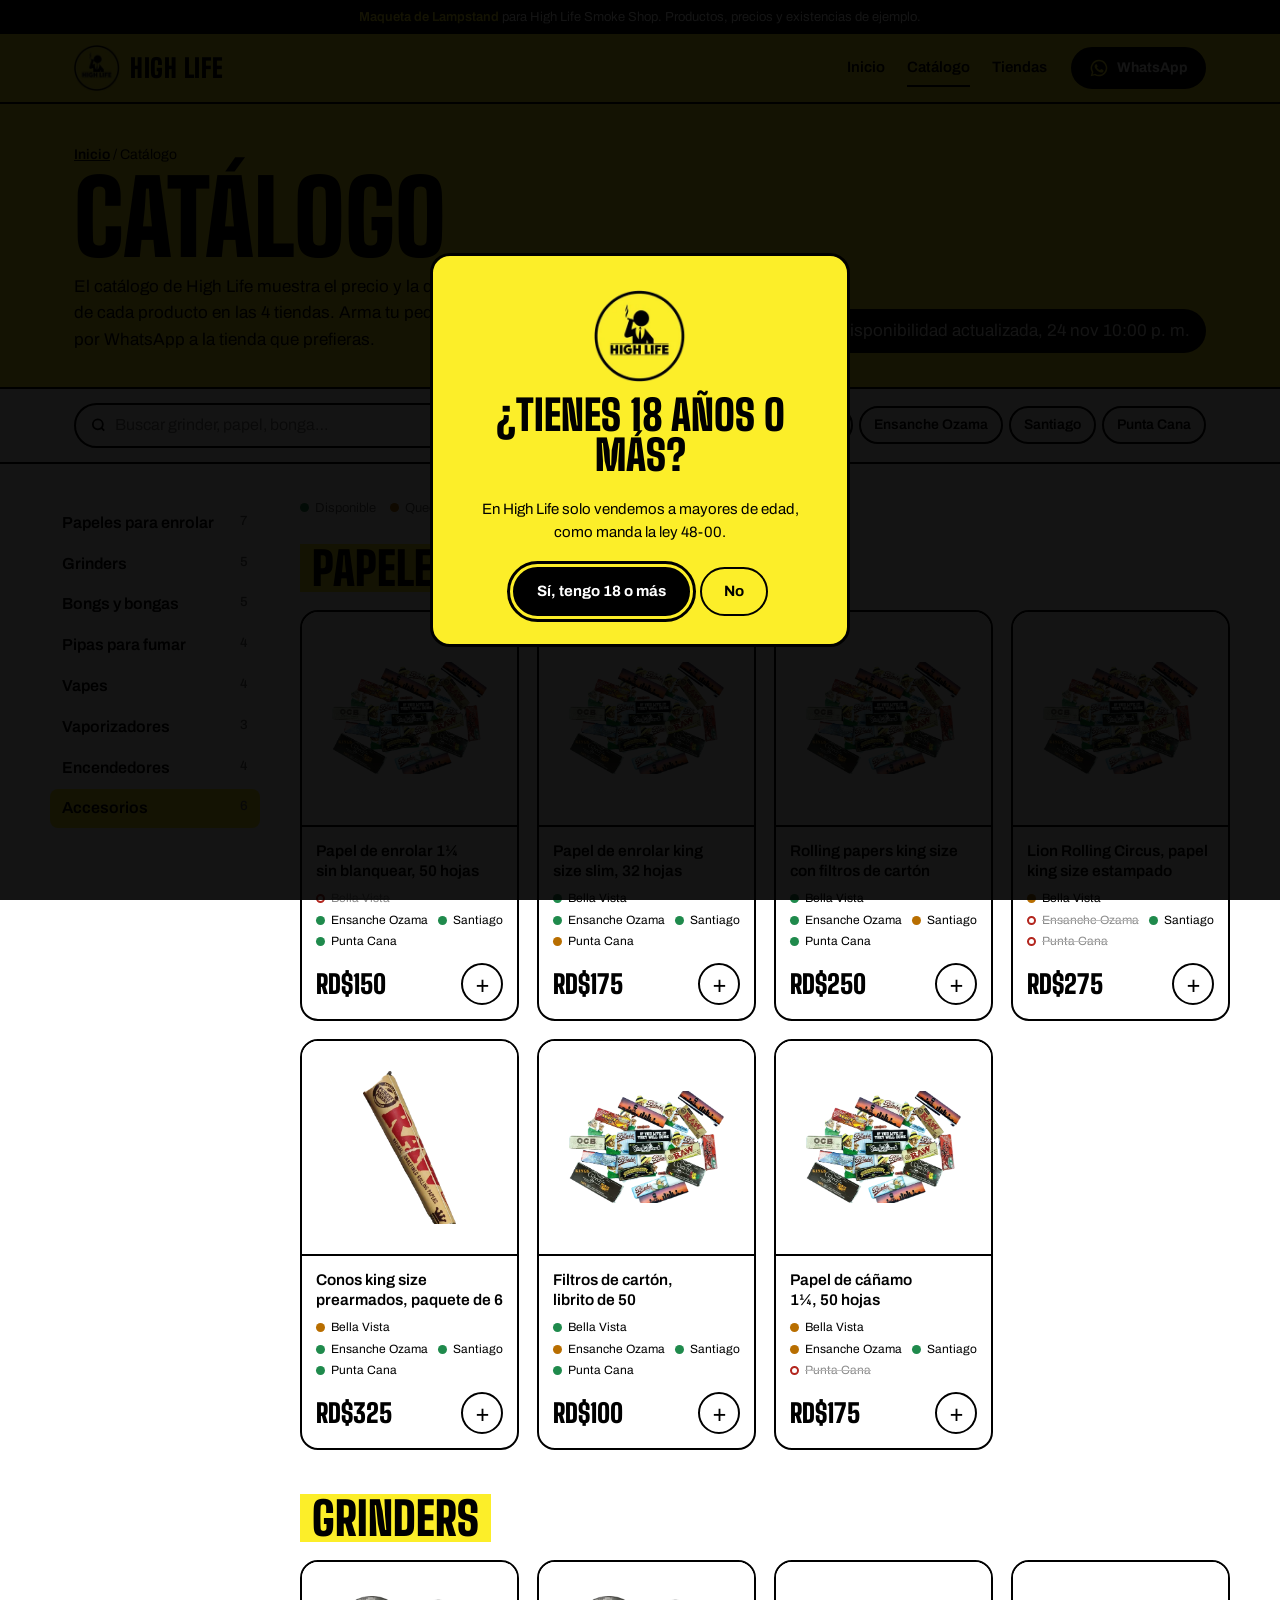
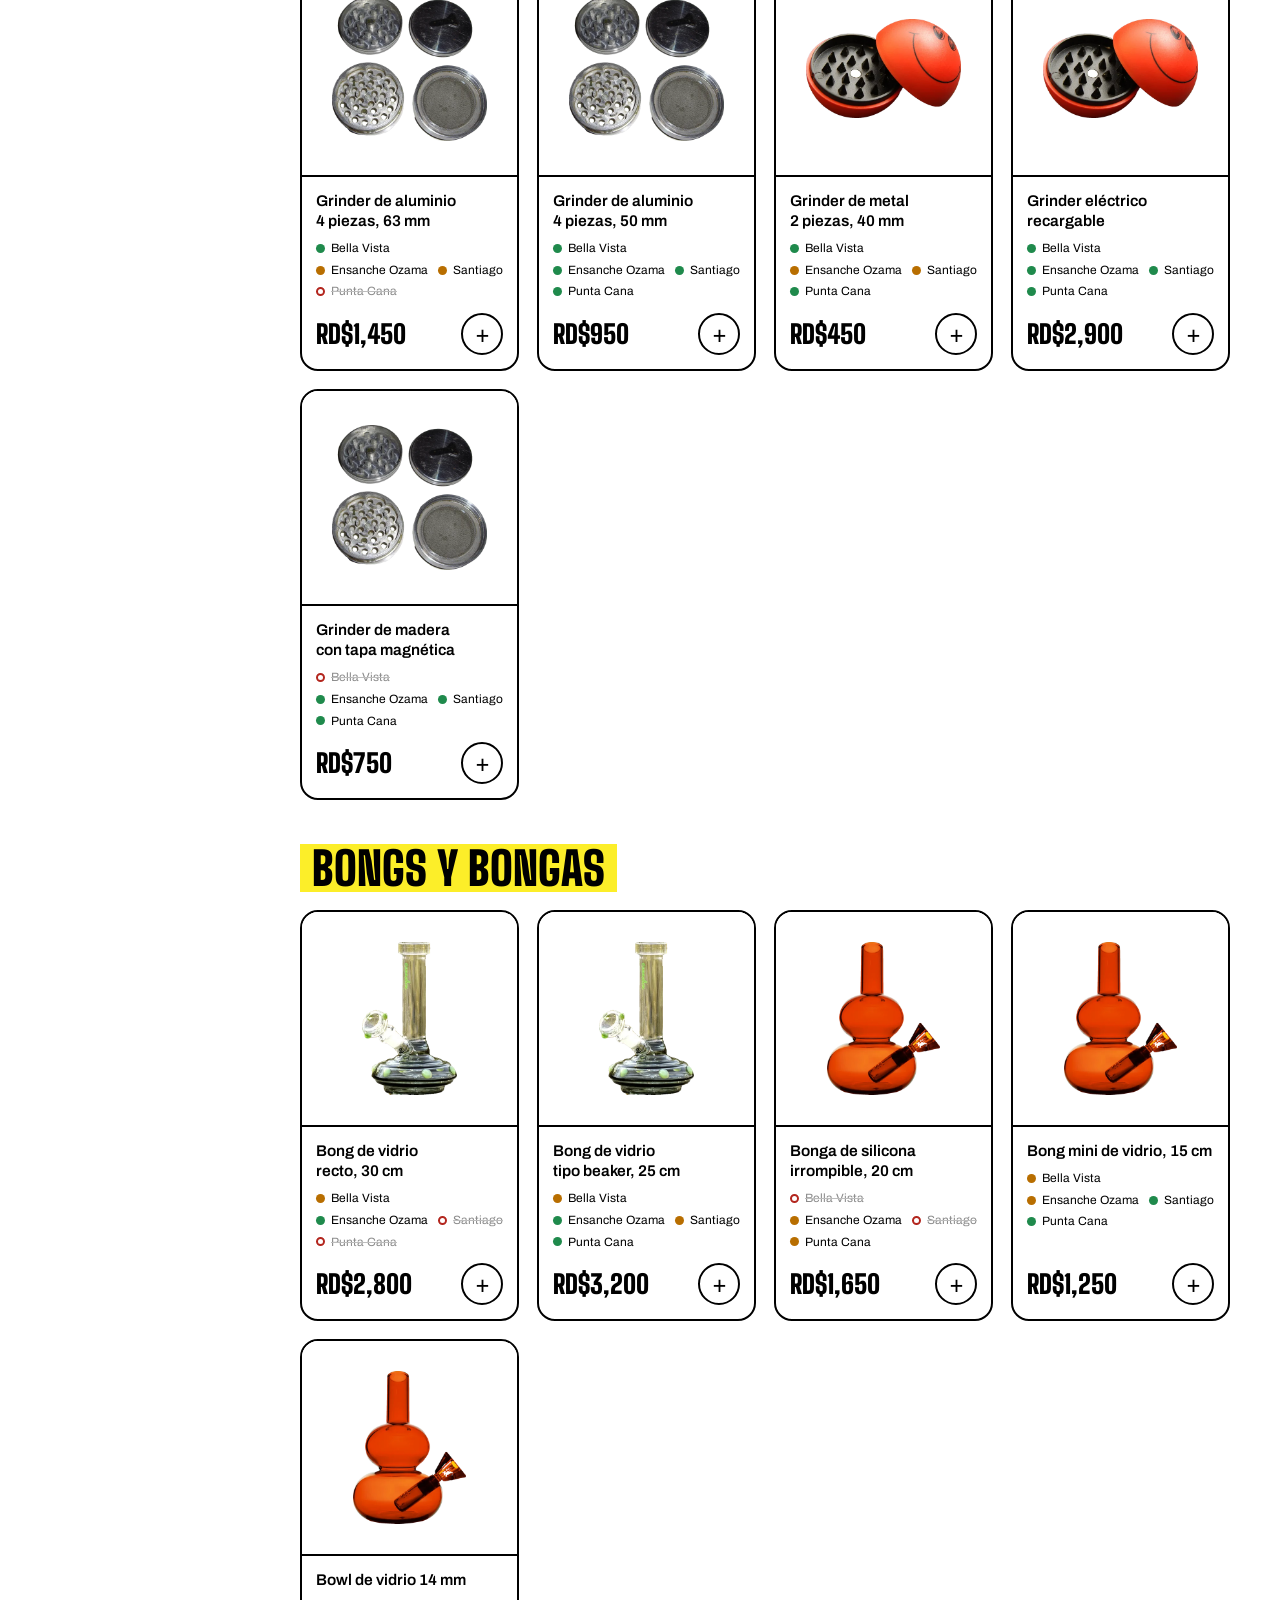
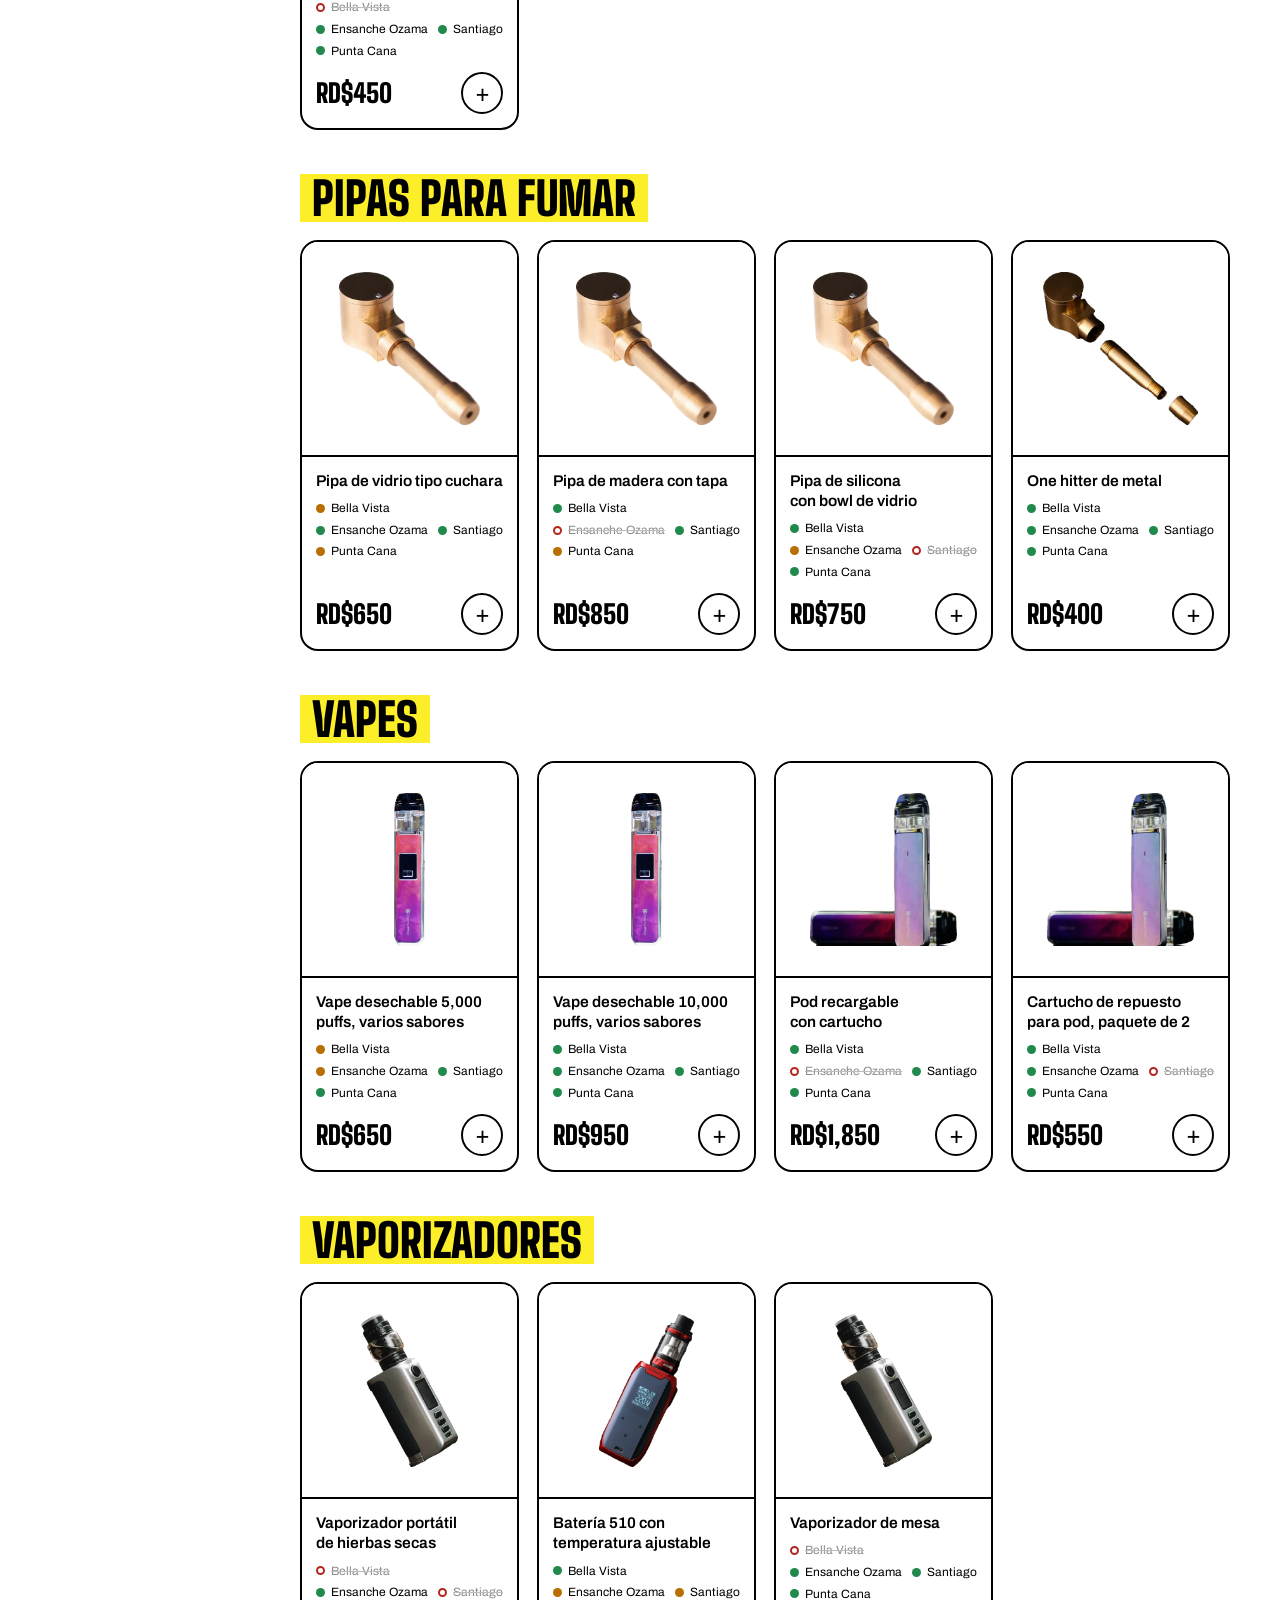
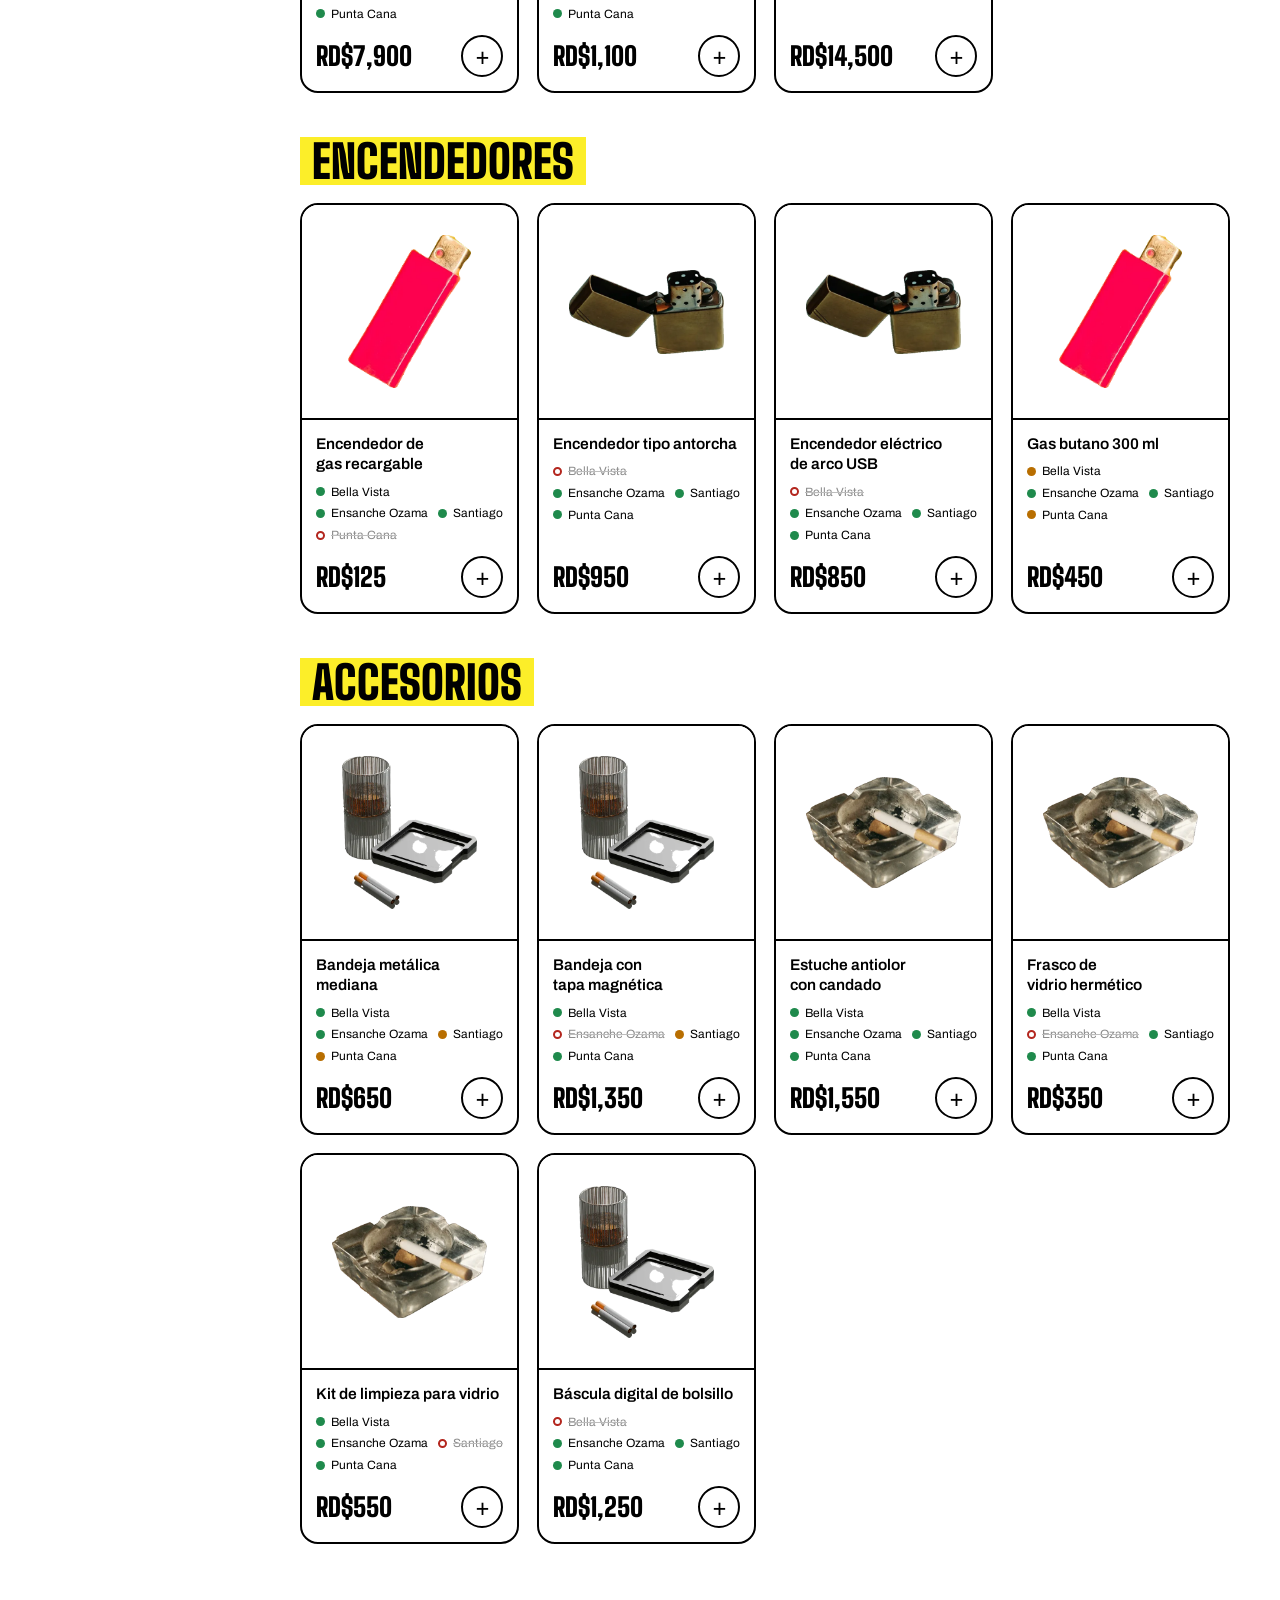
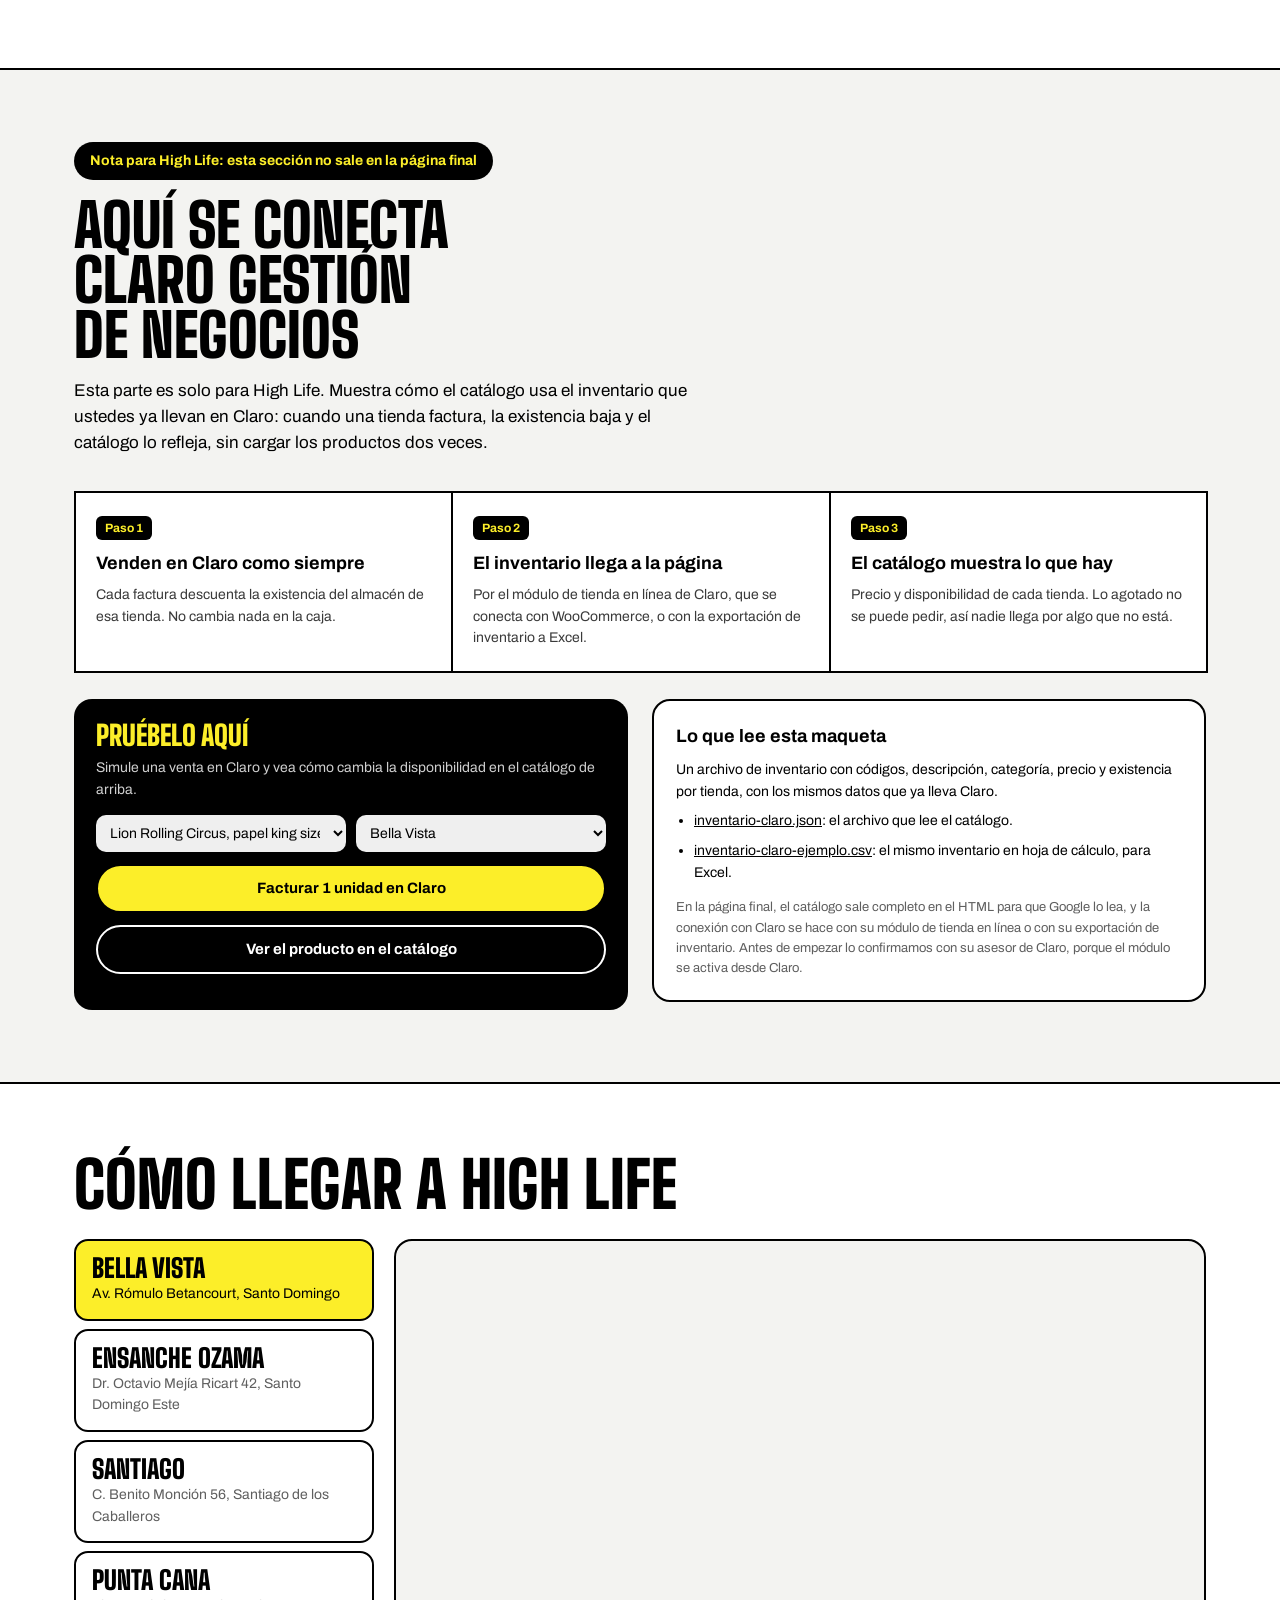
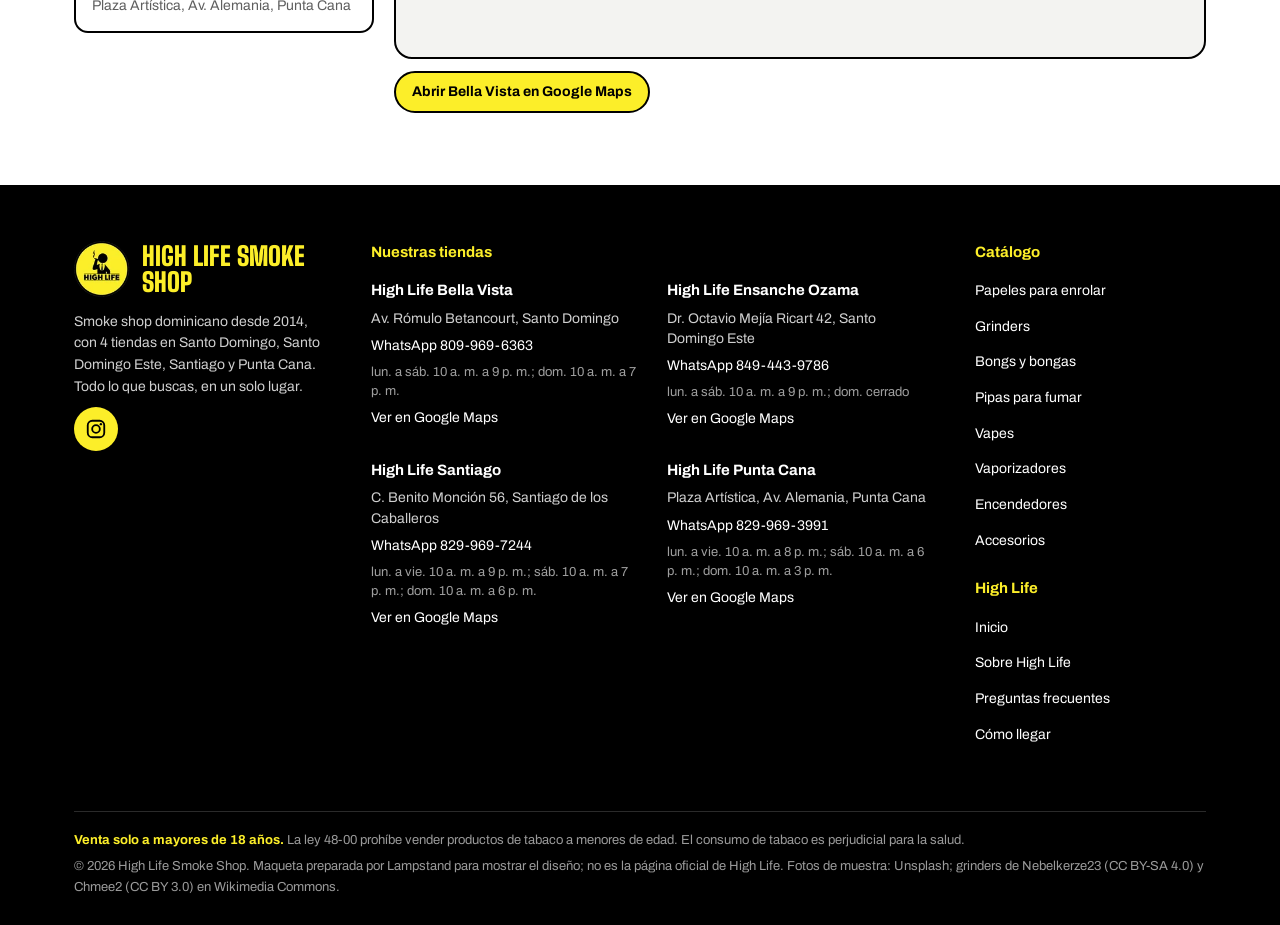
==== commit ebba7052: "Fotos reales recortadas en categorias y productos Co-Authored-By: Claude Opus 5.5 <noreply@anthropic" ====
--- a/catalogo.html
+++ b/catalogo.html
@@ -148,7 +148,7 @@
 </script>
 <link rel="preload" href="assets/fonts/big-shoulders-display-latin-900-normal.woff2" as="font" type="font/woff2" crossorigin>
 <link rel="preload" href="assets/fonts/archivo-latin-400-normal.woff2" as="font" type="font/woff2" crossorigin>
-<link rel="stylesheet" href="assets/styles.css?v=6cd09f64">
+<link rel="stylesheet" href="assets/styles.css?v=55aa47f5">
 </head><body>
 <a class="skip" href="#contenido">Saltar al contenido</a>
 <div class="demo-bar"><b>Maqueta de Lampstand</b> para High Life Smoke Shop. Productos, precios y existencias de ejemplo.</div>
@@ -180,7 +180,7 @@
  <nav class="cat-nav" id="catnav" aria-label="Categorías"><a href="#papeles-para-enrolar">Papeles para enrolar <small>7</small></a><a href="#grinders">Grinders <small>5</small></a><a href="#bongs-y-bongas">Bongs y bongas <small>5</small></a><a href="#pipas-para-fumar">Pipas para fumar <small>4</small></a><a href="#vapes">Vapes <small>4</small></a><a href="#vaporizadores">Vaporizadores <small>3</small></a><a href="#encendedores">Encendedores <small>4</small></a><a href="#accesorios">Accesorios <small>6</small></a></nav>
  <div>
   <div class="legend"><span><i class="dot ok"></i>Disponible</span><span><i class="dot low"></i>Quedan pocas</span><span><i class="dot out"></i>Agotado</span></div>
-  <div id="menu" aria-live="polite"><section class="group" id="papeles-para-enrolar" aria-labelledby="h-papeles-para-enrolar"><h2 id="h-papeles-para-enrolar">Papeles para enrolar</h2><div class="items"><article class="item" data-code="HL-PAP-001"><img class="pimg" src="assets/productos/HL-PAP-001.svg" alt="Papel de enrolar 1¼ sin blanquear, 50 hojas" width="400" height="400" loading="lazy"><div class="pbody"><h3>Papel de enrolar 1¼ sin blanquear, 50 hojas</h3><div class="avail" aria-label="Disponibilidad por tienda"><span class="out"><i class="dot out"></i>Bella Vista</span><span class="ok"><i class="dot ok"></i>Ensanche Ozama</span><span class="ok"><i class="dot ok"></i>Santiago</span><span class="ok"><i class="dot ok"></i>Punta Cana</span></div><div class="pfoot"><span class="price">RD$150</span><button class="add" aria-pressed="false" aria-label="Añadir a mi pedido: Papel de enrolar 1¼ sin blanquear, 50 hojas">+</button></div></div></article><article class="item" data-code="HL-PAP-002"><img class="pimg" src="assets/productos/HL-PAP-002.svg" alt="Papel de enrolar king size slim, 32 hojas" width="400" height="400" loading="lazy"><div class="pbody"><h3>Papel de enrolar king size slim, 32 hojas</h3><div class="avail" aria-label="Disponibilidad por tienda"><span class="ok"><i class="dot ok"></i>Bella Vista</span><span class="ok"><i class="dot ok"></i>Ensanche Ozama</span><span class="ok"><i class="dot ok"></i>Santiago</span><span class="low"><i class="dot low"></i>Punta Cana</span></div><div class="pfoot"><span class="price">RD$175</span><button class="add" aria-pressed="false" aria-label="Añadir a mi pedido: Papel de enrolar king size slim, 32 hojas">+</button></div></div></article><article class="item" data-code="HL-PAP-003"><img class="pimg" src="assets/productos/HL-PAP-003.svg" alt="Rolling papers king size con filtros de cartón" width="400" height="400" loading="lazy"><div class="pbody"><h3>Rolling papers king size con filtros de cartón</h3><div class="avail" aria-label="Disponibilidad por tienda"><span class="ok"><i class="dot ok"></i>Bella Vista</span><span class="ok"><i class="dot ok"></i>Ensanche Ozama</span><span class="low"><i class="dot low"></i>Santiago</span><span class="ok"><i class="dot ok"></i>Punta Cana</span></div><div class="pfoot"><span class="price">RD$250</span><button class="add" aria-pressed="false" aria-label="Añadir a mi pedido: Rolling papers king size con filtros de cartón">+</button></div></div></article><article class="item" data-code="HL-PAP-004"><img class="pimg" src="assets/productos/HL-PAP-004.svg" alt="Lion Rolling Circus, papel king size estampado" width="400" height="400" loading="lazy"><div class="pbody"><h3>Lion Rolling Circus, papel king size estampado</h3><div class="avail" aria-label="Disponibilidad por tienda"><span class="low"><i class="dot low"></i>Bella Vista</span><span class="out"><i class="dot out"></i>Ensanche Ozama</span><span class="ok"><i class="dot ok"></i>Santiago</span><span class="out"><i class="dot out"></i>Punta Cana</span></div><div class="pfoot"><span class="price">RD$275</span><button class="add" aria-pressed="false" aria-label="Añadir a mi pedido: Lion Rolling Circus, papel king size estampado">+</button></div></div></article><article class="item" data-code="HL-PAP-005"><img class="pimg" src="assets/productos/HL-PAP-005.svg" alt="Conos king size prearmados, paquete de 6" width="400" height="400" loading="lazy"><div class="pbody"><h3>Conos king size prearmados, paquete de 6</h3><div class="avail" aria-label="Disponibilidad por tienda"><span class="low"><i class="dot low"></i>Bella Vista</span><span class="ok"><i class="dot ok"></i>Ensanche Ozama</span><span class="ok"><i class="dot ok"></i>Santiago</span><span class="ok"><i class="dot ok"></i>Punta Cana</span></div><div class="pfoot"><span class="price">RD$325</span><button class="add" aria-pressed="false" aria-label="Añadir a mi pedido: Conos king size prearmados, paquete de 6">+</button></div></div></article><article class="item" data-code="HL-PAP-006"><img class="pimg" src="assets/productos/HL-PAP-006.svg" alt="Filtros de cartón, librito de 50" width="400" height="400" loading="lazy"><div class="pbody"><h3>Filtros de cartón, librito de 50</h3><div class="avail" aria-label="Disponibilidad por tienda"><span class="ok"><i class="dot ok"></i>Bella Vista</span><span class="low"><i class="dot low"></i>Ensanche Ozama</span><span class="ok"><i class="dot ok"></i>Santiago</span><span class="ok"><i class="dot ok"></i>Punta Cana</span></div><div class="pfoot"><span class="price">RD$100</span><button class="add" aria-pressed="false" aria-label="Añadir a mi pedido: Filtros de cartón, librito de 50">+</button></div></div></article><article class="item" data-code="HL-PAP-007"><img class="pimg" src="assets/productos/HL-PAP-007.svg" alt="Papel de cáñamo 1¼, 50 hojas" width="400" height="400" loading="lazy"><div class="pbody"><h3>Papel de cáñamo 1¼, 50 hojas</h3><div class="avail" aria-label="Disponibilidad por tienda"><span class="low"><i class="dot low"></i>Bella Vista</span><span class="low"><i class="dot low"></i>Ensanche Ozama</span><span class="ok"><i class="dot ok"></i>Santiago</span><span class="out"><i class="dot out"></i>Punta Cana</span></div><div class="pfoot"><span class="price">RD$175</span><button class="add" aria-pressed="false" aria-label="Añadir a mi pedido: Papel de cáñamo 1¼, 50 hojas">+</button></div></div></article></div></section><section class="group" id="grinders" aria-labelledby="h-grinders"><h2 id="h-grinders">Grinders</h2><div class="items"><article class="item" data-code="HL-GRI-001"><img class="pimg" src="assets/productos/HL-GRI-001.svg" alt="Grinder de aluminio 4 piezas, 63 mm" width="400" height="400" loading="lazy"><div class="pbody"><h3>Grinder de aluminio 4 piezas, 63 mm</h3><div class="avail" aria-label="Disponibilidad por tienda"><span class="ok"><i class="dot ok"></i>Bella Vista</span><span class="low"><i class="dot low"></i>Ensanche Ozama</span><span class="low"><i class="dot low"></i>Santiago</span><span class="out"><i class="dot out"></i>Punta Cana</span></div><div class="pfoot"><span class="price">RD$1,450</span><button class="add" aria-pressed="false" aria-label="Añadir a mi pedido: Grinder de aluminio 4 piezas, 63 mm">+</button></div></div></article><article class="item" data-code="HL-GRI-002"><img class="pimg" src="assets/productos/HL-GRI-002.svg" alt="Grinder de aluminio 4 piezas, 50 mm" width="400" height="400" loading="lazy"><div class="pbody"><h3>Grinder de aluminio 4 piezas, 50 mm</h3><div class="avail" aria-label="Disponibilidad por tienda"><span class="ok"><i class="dot ok"></i>Bella Vista</span><span class="ok"><i class="dot ok"></i>Ensanche Ozama</span><span class="ok"><i class="dot ok"></i>Santiago</span><span class="ok"><i class="dot ok"></i>Punta Cana</span></div><div class="pfoot"><span class="price">RD$950</span><button class="add" aria-pressed="false" aria-label="Añadir a mi pedido: Grinder de aluminio 4 piezas, 50 mm">+</button></div></div></article><article class="item" data-code="HL-GRI-003"><img class="pimg" src="assets/productos/HL-GRI-003.svg" alt="Grinder de metal 2 piezas, 40 mm" width="400" height="400" loading="lazy"><div class="pbody"><h3>Grinder de metal 2 piezas, 40 mm</h3><div class="avail" aria-label="Disponibilidad por tienda"><span class="ok"><i class="dot ok"></i>Bella Vista</span><span class="low"><i class="dot low"></i>Ensanche Ozama</span><span class="low"><i class="dot low"></i>Santiago</span><span class="ok"><i class="dot ok"></i>Punta Cana</span></div><div class="pfoot"><span class="price">RD$450</span><button class="add" aria-pressed="false" aria-label="Añadir a mi pedido: Grinder de metal 2 piezas, 40 mm">+</button></div></div></article><article class="item" data-code="HL-GRI-004"><img class="pimg" src="assets/productos/HL-GRI-004.svg" alt="Grinder eléctrico recargable" width="400" height="400" loading="lazy"><div class="pbody"><h3>Grinder eléctrico recargable</h3><div class="avail" aria-label="Disponibilidad por tienda"><span class="ok"><i class="dot ok"></i>Bella Vista</span><span class="ok"><i class="dot ok"></i>Ensanche Ozama</span><span class="ok"><i class="dot ok"></i>Santiago</span><span class="ok"><i class="dot ok"></i>Punta Cana</span></div><div class="pfoot"><span class="price">RD$2,900</span><button class="add" aria-pressed="false" aria-label="Añadir a mi pedido: Grinder eléctrico recargable">+</button></div></div></article><article class="item" data-code="HL-GRI-005"><img class="pimg" src="assets/productos/HL-GRI-005.svg" alt="Grinder de madera con tapa magnética" width="400" height="400" loading="lazy"><div class="pbody"><h3>Grinder de madera con tapa magnética</h3><div class="avail" aria-label="Disponibilidad por tienda"><span class="out"><i class="dot out"></i>Bella Vista</span><span class="ok"><i class="dot ok"></i>Ensanche Ozama</span><span class="ok"><i class="dot ok"></i>Santiago</span><span class="ok"><i class="dot ok"></i>Punta Cana</span></div><div class="pfoot"><span class="price">RD$750</span><button class="add" aria-pressed="false" aria-label="Añadir a mi pedido: Grinder de madera con tapa magnética">+</button></div></div></article></div></section><section class="group" id="bongs-y-bongas" aria-labelledby="h-bongs-y-bongas"><h2 id="h-bongs-y-bongas">Bongs y bongas</h2><div class="items"><article class="item" data-code="HL-BON-001"><img class="pimg" src="assets/productos/HL-BON-001.svg" alt="Bong de vidrio recto, 30 cm" width="400" height="400" loading="lazy"><div class="pbody"><h3>Bong de vidrio recto, 30 cm</h3><div class="avail" aria-label="Disponibilidad por tienda"><span class="low"><i class="dot low"></i>Bella Vista</span><span class="ok"><i class="dot ok"></i>Ensanche Ozama</span><span class="out"><i class="dot out"></i>Santiago</span><span class="out"><i class="dot out"></i>Punta Cana</span></div><div class="pfoot"><span class="price">RD$2,800</span><button class="add" aria-pressed="false" aria-label="Añadir a mi pedido: Bong de vidrio recto, 30 cm">+</button></div></div></article><article class="item" data-code="HL-BON-002"><img class="pimg" src="assets/productos/HL-BON-002.svg" alt="Bong de vidrio tipo beaker, 25 cm" width="400" height="400" loading="lazy"><div class="pbody"><h3>Bong de vidrio tipo beaker, 25 cm</h3><div class="avail" aria-label="Disponibilidad por tienda"><span class="low"><i class="dot low"></i>Bella Vista</span><span class="ok"><i class="dot ok"></i>Ensanche Ozama</span><span class="low"><i class="dot low"></i>Santiago</span><span class="ok"><i class="dot ok"></i>Punta Cana</span></div><div class="pfoot"><span class="price">RD$3,200</span><button class="add" aria-pressed="false" aria-label="Añadir a mi pedido: Bong de vidrio tipo beaker, 25 cm">+</button></div></div></article><article class="item" data-code="HL-BON-003"><img class="pimg" src="assets/productos/HL-BON-003.svg" alt="Bonga de silicona irrompible, 20 cm" width="400" height="400" loading="lazy"><div class="pbody"><h3>Bonga de silicona irrompible, 20 cm</h3><div class="avail" aria-label="Disponibilidad por tienda"><span class="out"><i class="dot out"></i>Bella Vista</span><span class="low"><i class="dot low"></i>Ensanche Ozama</span><span class="out"><i class="dot out"></i>Santiago</span><span class="low"><i class="dot low"></i>Punta Cana</span></div><div class="pfoot"><span class="price">RD$1,650</span><button class="add" aria-pressed="false" aria-label="Añadir a mi pedido: Bonga de silicona irrompible, 20 cm">+</button></div></div></article><article class="item" data-code="HL-BON-004"><img class="pimg" src="assets/productos/HL-BON-004.svg" alt="Bong mini de vidrio, 15 cm" width="400" height="400" loading="lazy"><div class="pbody"><h3>Bong mini de vidrio, 15 cm</h3><div class="avail" aria-label="Disponibilidad por tienda"><span class="low"><i class="dot low"></i>Bella Vista</span><span class="low"><i class="dot low"></i>Ensanche Ozama</span><span class="ok"><i class="dot ok"></i>Santiago</span><span class="ok"><i class="dot ok"></i>Punta Cana</span></div><div class="pfoot"><span class="price">RD$1,250</span><button class="add" aria-pressed="false" aria-label="Añadir a mi pedido: Bong mini de vidrio, 15 cm">+</button></div></div></article><article class="item" data-code="HL-BON-005"><img class="pimg" src="assets/productos/HL-BON-005.svg" alt="Bowl de vidrio 14 mm" width="400" height="400" loading="lazy"><div class="pbody"><h3>Bowl de vidrio 14 mm</h3><div class="avail" aria-label="Disponibilidad por tienda"><span class="out"><i class="dot out"></i>Bella Vista</span><span class="ok"><i class="dot ok"></i>Ensanche Ozama</span><span class="ok"><i class="dot ok"></i>Santiago</span><span class="ok"><i class="dot ok"></i>Punta Cana</span></div><div class="pfoot"><span class="price">RD$450</span><button class="add" aria-pressed="false" aria-label="Añadir a mi pedido: Bowl de vidrio 14 mm">+</button></div></div></article></div></section><section class="group" id="pipas-para-fumar" aria-labelledby="h-pipas-para-fumar"><h2 id="h-pipas-para-fumar">Pipas para fumar</h2><div class="items"><article class="item" data-code="HL-PIP-001"><img class="pimg" src="assets/productos/HL-PIP-001.svg" alt="Pipa de vidrio tipo cuchara" width="400" height="400" loading="lazy"><div class="pbody"><h3>Pipa de vidrio tipo cuchara</h3><div class="avail" aria-label="Disponibilidad por tienda"><span class="low"><i class="dot low"></i>Bella Vista</span><span class="ok"><i class="dot ok"></i>Ensanche Ozama</span><span class="ok"><i class="dot ok"></i>Santiago</span><span class="low"><i class="dot low"></i>Punta Cana</span></div><div class="pfoot"><span class="price">RD$650</span><button class="add" aria-pressed="false" aria-label="Añadir a mi pedido: Pipa de vidrio tipo cuchara">+</button></div></div></article><article class="item" data-code="HL-PIP-002"><img class="pimg" src="assets/productos/HL-PIP-002.svg" alt="Pipa de madera con tapa" width="400" height="400" loading="lazy"><div class="pbody"><h3>Pipa de madera con tapa</h3><div class="avail" aria-label="Disponibilidad por tienda"><span class="ok"><i class="dot ok"></i>Bella Vista</span><span class="out"><i class="dot out"></i>Ensanche Ozama</span><span class="ok"><i class="dot ok"></i>Santiago</span><span class="low"><i class="dot low"></i>Punta Cana</span></div><div class="pfoot"><span class="price">RD$850</span><button class="add" aria-pressed="false" aria-label="Añadir a mi pedido: Pipa de madera con tapa">+</button></div></div></article><article class="item" data-code="HL-PIP-003"><img class="pimg" src="assets/productos/HL-PIP-003.svg" alt="Pipa de silicona con bowl de vidrio" width="400" height="400" loading="lazy"><div class="pbody"><h3>Pipa de silicona con bowl de vidrio</h3><div class="avail" aria-label="Disponibilidad por tienda"><span class="ok"><i class="dot ok"></i>Bella Vista</span><span class="low"><i class="dot low"></i>Ensanche Ozama</span><span class="out"><i class="dot out"></i>Santiago</span><span class="ok"><i class="dot ok"></i>Punta Cana</span></div><div class="pfoot"><span class="price">RD$750</span><button class="add" aria-pressed="false" aria-label="Añadir a mi pedido: Pipa de silicona con bowl de vidrio">+</button></div></div></article><article class="item" data-code="HL-PIP-004"><img class="pimg" src="assets/productos/HL-PIP-004.svg" alt="One hitter de metal" width="400" height="400" loading="lazy"><div class="pbody"><h3>One hitter de metal</h3><div class="avail" aria-label="Disponibilidad por tienda"><span class="ok"><i class="dot ok"></i>Bella Vista</span><span class="ok"><i class="dot ok"></i>Ensanche Ozama</span><span class="ok"><i class="dot ok"></i>Santiago</span><span class="ok"><i class="dot ok"></i>Punta Cana</span></div><div class="pfoot"><span class="price">RD$400</span><button class="add" aria-pressed="false" aria-label="Añadir a mi pedido: One hitter de metal">+</button></div></div></article></div></section><section class="group" id="vapes" aria-labelledby="h-vapes"><h2 id="h-vapes">Vapes</h2><div class="items"><article class="item" data-code="HL-VPE-001"><img class="pimg" src="assets/productos/HL-VPE-001.svg" alt="Vape desechable 5,000 puffs, varios sabores" width="400" height="400" loading="lazy"><div class="pbody"><h3>Vape desechable 5,000 puffs, varios sabores</h3><div class="avail" aria-label="Disponibilidad por tienda"><span class="low"><i class="dot low"></i>Bella Vista</span><span class="low"><i class="dot low"></i>Ensanche Ozama</span><span class="ok"><i class="dot ok"></i>Santiago</span><span class="ok"><i class="dot ok"></i>Punta Cana</span></div><div class="pfoot"><span class="price">RD$650</span><button class="add" aria-pressed="false" aria-label="Añadir a mi pedido: Vape desechable 5,000 puffs, varios sabores">+</button></div></div></article><article class="item" data-code="HL-VPE-002"><img class="pimg" src="assets/productos/HL-VPE-002.svg" alt="Vape desechable 10,000 puffs, varios sabores" width="400" height="400" loading="lazy"><div class="pbody"><h3>Vape desechable 10,000 puffs, varios sabores</h3><div class="avail" aria-label="Disponibilidad por tienda"><span class="ok"><i class="dot ok"></i>Bella Vista</span><span class="ok"><i class="dot ok"></i>Ensanche Ozama</span><span class="ok"><i class="dot ok"></i>Santiago</span><span class="ok"><i class="dot ok"></i>Punta Cana</span></div><div class="pfoot"><span class="price">RD$950</span><button class="add" aria-pressed="false" aria-label="Añadir a mi pedido: Vape desechable 10,000 puffs, varios sabores">+</button></div></div></article><article class="item" data-code="HL-VPE-003"><img class="pimg" src="assets/productos/HL-VPE-003.svg" alt="Pod recargable con cartucho" width="400" height="400" loading="lazy"><div class="pbody"><h3>Pod recargable con cartucho</h3><div class="avail" aria-label="Disponibilidad por tienda"><span class="ok"><i class="dot ok"></i>Bella Vista</span><span class="out"><i class="dot out"></i>Ensanche Ozama</span><span class="ok"><i class="dot ok"></i>Santiago</span><span class="ok"><i class="dot ok"></i>Punta Cana</span></div><div class="pfoot"><span class="price">RD$1,850</span><button class="add" aria-pressed="false" aria-label="Añadir a mi pedido: Pod recargable con cartucho">+</button></div></div></article><article class="item" data-code="HL-VPE-004"><img class="pimg" src="assets/productos/HL-VPE-004.svg" alt="Cartucho de repuesto para pod, paquete de 2" width="400" height="400" loading="lazy"><div class="pbody"><h3>Cartucho de repuesto para pod, paquete de 2</h3><div class="avail" aria-label="Disponibilidad por tienda"><span class="ok"><i class="dot ok"></i>Bella Vista</span><span class="ok"><i class="dot ok"></i>Ensanche Ozama</span><span class="out"><i class="dot out"></i>Santiago</span><span class="ok"><i class="dot ok"></i>Punta Cana</span></div><div class="pfoot"><span class="price">RD$550</span><button class="add" aria-pressed="false" aria-label="Añadir a mi pedido: Cartucho de repuesto para pod, paquete de 2">+</button></div></div></article></div></section><section class="group" id="vaporizadores" aria-labelledby="h-vaporizadores"><h2 id="h-vaporizadores">Vaporizadores</h2><div class="items"><article class="item" data-code="HL-VAP-001"><img class="pimg" src="assets/productos/HL-VAP-001.svg" alt="Vaporizador portátil de hierbas secas" width="400" height="400" loading="lazy"><div class="pbody"><h3>Vaporizador portátil de hierbas secas</h3><div class="avail" aria-label="Disponibilidad por tienda"><span class="out"><i class="dot out"></i>Bella Vista</span><span class="ok"><i class="dot ok"></i>Ensanche Ozama</span><span class="out"><i class="dot out"></i>Santiago</span><span class="ok"><i class="dot ok"></i>Punta Cana</span></div><div class="pfoot"><span class="price">RD$7,900</span><button class="add" aria-pressed="false" aria-label="Añadir a mi pedido: Vaporizador portátil de hierbas secas">+</button></div></div></article><article class="item" data-code="HL-VAP-002"><img class="pimg" src="assets/productos/HL-VAP-002.svg" alt="Batería 510 con temperatura ajustable" width="400" height="400" loading="lazy"><div class="pbody"><h3>Batería 510 con temperatura ajustable</h3><div class="avail" aria-label="Disponibilidad por tienda"><span class="ok"><i class="dot ok"></i>Bella Vista</span><span class="low"><i class="dot low"></i>Ensanche Ozama</span><span class="low"><i class="dot low"></i>Santiago</span><span class="ok"><i class="dot ok"></i>Punta Cana</span></div><div class="pfoot"><span class="price">RD$1,100</span><button class="add" aria-pressed="false" aria-label="Añadir a mi pedido: Batería 510 con temperatura ajustable">+</button></div></div></article><article class="item" data-code="HL-VAP-003"><img class="pimg" src="assets/productos/HL-VAP-003.svg" alt="Vaporizador de mesa" width="400" height="400" loading="lazy"><div class="pbody"><h3>Vaporizador de mesa</h3><div class="avail" aria-label="Disponibilidad por tienda"><span class="out"><i class="dot out"></i>Bella Vista</span><span class="ok"><i class="dot ok"></i>Ensanche Ozama</span><span class="ok"><i class="dot ok"></i>Santiago</span><span class="ok"><i class="dot ok"></i>Punta Cana</span></div><div class="pfoot"><span class="price">RD$14,500</span><button class="add" aria-pressed="false" aria-label="Añadir a mi pedido: Vaporizador de mesa">+</button></div></div></article></div></section><section class="group" id="encendedores" aria-labelledby="h-encendedores"><h2 id="h-encendedores">Encendedores</h2><div class="items"><article class="item" data-code="HL-ENC-001"><img class="pimg" src="assets/productos/HL-ENC-001.svg" alt="Encendedor de gas recargable" width="400" height="400" loading="lazy"><div class="pbody"><h3>Encendedor de gas recargable</h3><div class="avail" aria-label="Disponibilidad por tienda"><span class="ok"><i class="dot ok"></i>Bella Vista</span><span class="ok"><i class="dot ok"></i>Ensanche Ozama</span><span class="ok"><i class="dot ok"></i>Santiago</span><span class="out"><i class="dot out"></i>Punta Cana</span></div><div class="pfoot"><span class="price">RD$125</span><button class="add" aria-pressed="false" aria-label="Añadir a mi pedido: Encendedor de gas recargable">+</button></div></div></article><article class="item" data-code="HL-ENC-002"><img class="pimg" src="assets/productos/HL-ENC-002.svg" alt="Encendedor tipo antorcha" width="400" height="400" loading="lazy"><div class="pbody"><h3>Encendedor tipo antorcha</h3><div class="avail" aria-label="Disponibilidad por tienda"><span class="out"><i class="dot out"></i>Bella Vista</span><span class="ok"><i class="dot ok"></i>Ensanche Ozama</span><span class="ok"><i class="dot ok"></i>Santiago</span><span class="ok"><i class="dot ok"></i>Punta Cana</span></div><div class="pfoot"><span class="price">RD$950</span><button class="add" aria-pressed="false" aria-label="Añadir a mi pedido: Encendedor tipo antorcha">+</button></div></div></article><article class="item" data-code="HL-ENC-003"><img class="pimg" src="assets/productos/HL-ENC-003.svg" alt="Encendedor eléctrico de arco USB" width="400" height="400" loading="lazy"><div class="pbody"><h3>Encendedor eléctrico de arco USB</h3><div class="avail" aria-label="Disponibilidad por tienda"><span class="out"><i class="dot out"></i>Bella Vista</span><span class="ok"><i class="dot ok"></i>Ensanche Ozama</span><span class="ok"><i class="dot ok"></i>Santiago</span><span class="ok"><i class="dot ok"></i>Punta Cana</span></div><div class="pfoot"><span class="price">RD$850</span><button class="add" aria-pressed="false" aria-label="Añadir a mi pedido: Encendedor eléctrico de arco USB">+</button></div></div></article><article class="item" data-code="HL-ENC-004"><img class="pimg" src="assets/productos/HL-ENC-004.svg" alt="Gas butano 300 ml" width="400" height="400" loading="lazy"><div class="pbody"><h3>Gas butano 300 ml</h3><div class="avail" aria-label="Disponibilidad por tienda"><span class="low"><i class="dot low"></i>Bella Vista</span><span class="ok"><i class="dot ok"></i>Ensanche Ozama</span><span class="ok"><i class="dot ok"></i>Santiago</span><span class="low"><i class="dot low"></i>Punta Cana</span></div><div class="pfoot"><span class="price">RD$450</span><button class="add" aria-pressed="false" aria-label="Añadir a mi pedido: Gas butano 300 ml">+</button></div></div></article></div></section><section class="group" id="accesorios" aria-labelledby="h-accesorios"><h2 id="h-accesorios">Accesorios</h2><div class="items"><article class="item" data-code="HL-ACC-001"><img class="pimg" src="assets/productos/HL-ACC-001.svg" alt="Bandeja metálica mediana" width="400" height="400" loading="lazy"><div class="pbody"><h3>Bandeja metálica mediana</h3><div class="avail" aria-label="Disponibilidad por tienda"><span class="ok"><i class="dot ok"></i>Bella Vista</span><span class="ok"><i class="dot ok"></i>Ensanche Ozama</span><span class="low"><i class="dot low"></i>Santiago</span><span class="low"><i class="dot low"></i>Punta Cana</span></div><div class="pfoot"><span class="price">RD$650</span><button class="add" aria-pressed="false" aria-label="Añadir a mi pedido: Bandeja metálica mediana">+</button></div></div></article><article class="item" data-code="HL-ACC-002"><img class="pimg" src="assets/productos/HL-ACC-002.svg" alt="Bandeja con tapa magnética" width="400" height="400" loading="lazy"><div class="pbody"><h3>Bandeja con tapa magnética</h3><div class="avail" aria-label="Disponibilidad por tienda"><span class="ok"><i class="dot ok"></i>Bella Vista</span><span class="out"><i class="dot out"></i>Ensanche Ozama</span><span class="low"><i class="dot low"></i>Santiago</span><span class="ok"><i class="dot ok"></i>Punta Cana</span></div><div class="pfoot"><span class="price">RD$1,350</span><button class="add" aria-pressed="false" aria-label="Añadir a mi pedido: Bandeja con tapa magnética">+</button></div></div></article><article class="item" data-code="HL-ACC-003"><img class="pimg" src="assets/productos/HL-ACC-003.svg" alt="Estuche antiolor con candado" width="400" height="400" loading="lazy"><div class="pbody"><h3>Estuche antiolor con candado</h3><div class="avail" aria-label="Disponibilidad por tienda"><span class="ok"><i class="dot ok"></i>Bella Vista</span><span class="ok"><i class="dot ok"></i>Ensanche Ozama</span><span class="ok"><i class="dot ok"></i>Santiago</span><span class="ok"><i class="dot ok"></i>Punta Cana</span></div><div class="pfoot"><span class="price">RD$1,550</span><button class="add" aria-pressed="false" aria-label="Añadir a mi pedido: Estuche antiolor con candado">+</button></div></div></article><article class="item" data-code="HL-ACC-004"><img class="pimg" src="assets/productos/HL-ACC-004.svg" alt="Frasco de vidrio hermético" width="400" height="400" loading="lazy"><div class="pbody"><h3>Frasco de vidrio hermético</h3><div class="avail" aria-label="Disponibilidad por tienda"><span class="ok"><i class="dot ok"></i>Bella Vista</span><span class="out"><i class="dot out"></i>Ensanche Ozama</span><span class="ok"><i class="dot ok"></i>Santiago</span><span class="ok"><i class="dot ok"></i>Punta Cana</span></div><div class="pfoot"><span class="price">RD$350</span><button class="add" aria-pressed="false" aria-label="Añadir a mi pedido: Frasco de vidrio hermético">+</button></div></div></article><article class="item" data-code="HL-ACC-005"><img class="pimg" src="assets/productos/HL-ACC-005.svg" alt="Kit de limpieza para vidrio" width="400" height="400" loading="lazy"><div class="pbody"><h3>Kit de limpieza para vidrio</h3><div class="avail" aria-label="Disponibilidad por tienda"><span class="ok"><i class="dot ok"></i>Bella Vista</span><span class="ok"><i class="dot ok"></i>Ensanche Ozama</span><span class="out"><i class="dot out"></i>Santiago</span><span class="ok"><i class="dot ok"></i>Punta Cana</span></div><div class="pfoot"><span class="price">RD$550</span><button class="add" aria-pressed="false" aria-label="Añadir a mi pedido: Kit de limpieza para vidrio">+</button></div></div></article><article class="item" data-code="HL-ACC-006"><img class="pimg" src="assets/productos/HL-ACC-006.svg" alt="Báscula digital de bolsillo" width="400" height="400" loading="lazy"><div class="pbody"><h3>Báscula digital de bolsillo</h3><div class="avail" aria-label="Disponibilidad por tienda"><span class="out"><i class="dot out"></i>Bella Vista</span><span class="ok"><i class="dot ok"></i>Ensanche Ozama</span><span class="ok"><i class="dot ok"></i>Santiago</span><span class="ok"><i class="dot ok"></i>Punta Cana</span></div><div class="pfoot"><span class="price">RD$1,250</span><button class="add" aria-pressed="false" aria-label="Añadir a mi pedido: Báscula digital de bolsillo">+</button></div></div></article></div></section></div>
+  <div id="menu" aria-live="polite"><section class="group" id="papeles-para-enrolar" aria-labelledby="h-papeles-para-enrolar"><h2 id="h-papeles-para-enrolar">Papeles para enrolar</h2><div class="items"><article class="item" data-code="HL-PAP-001"><img class="pimg" src="assets/fotos/papeles-a-sm.webp" alt="Papel de enrolar 1¼ sin blanquear, 50 hojas" width="400" height="400" loading="lazy"><div class="pbody"><h3>Papel de enrolar 1¼ sin blanquear, 50 hojas</h3><div class="avail" aria-label="Disponibilidad por tienda"><span class="out"><i class="dot out"></i>Bella Vista</span><span class="ok"><i class="dot ok"></i>Ensanche Ozama</span><span class="ok"><i class="dot ok"></i>Santiago</span><span class="ok"><i class="dot ok"></i>Punta Cana</span></div><div class="pfoot"><span class="price">RD$150</span><button class="add" aria-pressed="false" aria-label="Añadir a mi pedido: Papel de enrolar 1¼ sin blanquear, 50 hojas">+</button></div></div></article><article class="item" data-code="HL-PAP-002"><img class="pimg" src="assets/fotos/papeles-a-sm.webp" alt="Papel de enrolar king size slim, 32 hojas" width="400" height="400" loading="lazy"><div class="pbody"><h3>Papel de enrolar king size slim, 32 hojas</h3><div class="avail" aria-label="Disponibilidad por tienda"><span class="ok"><i class="dot ok"></i>Bella Vista</span><span class="ok"><i class="dot ok"></i>Ensanche Ozama</span><span class="ok"><i class="dot ok"></i>Santiago</span><span class="low"><i class="dot low"></i>Punta Cana</span></div><div class="pfoot"><span class="price">RD$175</span><button class="add" aria-pressed="false" aria-label="Añadir a mi pedido: Papel de enrolar king size slim, 32 hojas">+</button></div></div></article><article class="item" data-code="HL-PAP-003"><img class="pimg" src="assets/fotos/papeles-a-sm.webp" alt="Rolling papers king size con filtros de cartón" width="400" height="400" loading="lazy"><div class="pbody"><h3>Rolling papers king size con filtros de cartón</h3><div class="avail" aria-label="Disponibilidad por tienda"><span class="ok"><i class="dot ok"></i>Bella Vista</span><span class="ok"><i class="dot ok"></i>Ensanche Ozama</span><span class="low"><i class="dot low"></i>Santiago</span><span class="ok"><i class="dot ok"></i>Punta Cana</span></div><div class="pfoot"><span class="price">RD$250</span><button class="add" aria-pressed="false" aria-label="Añadir a mi pedido: Rolling papers king size con filtros de cartón">+</button></div></div></article><article class="item" data-code="HL-PAP-004"><img class="pimg" src="assets/fotos/papeles-a-sm.webp" alt="Lion Rolling Circus, papel king size estampado" width="400" height="400" loading="lazy"><div class="pbody"><h3>Lion Rolling Circus, papel king size estampado</h3><div class="avail" aria-label="Disponibilidad por tienda"><span class="low"><i class="dot low"></i>Bella Vista</span><span class="out"><i class="dot out"></i>Ensanche Ozama</span><span class="ok"><i class="dot ok"></i>Santiago</span><span class="out"><i class="dot out"></i>Punta Cana</span></div><div class="pfoot"><span class="price">RD$275</span><button class="add" aria-pressed="false" aria-label="Añadir a mi pedido: Lion Rolling Circus, papel king size estampado">+</button></div></div></article><article class="item" data-code="HL-PAP-005"><img class="pimg" src="assets/fotos/conos-a-sm.webp" alt="Conos king size prearmados, paquete de 6" width="400" height="400" loading="lazy"><div class="pbody"><h3>Conos king size prearmados, paquete de 6</h3><div class="avail" aria-label="Disponibilidad por tienda"><span class="low"><i class="dot low"></i>Bella Vista</span><span class="ok"><i class="dot ok"></i>Ensanche Ozama</span><span class="ok"><i class="dot ok"></i>Santiago</span><span class="ok"><i class="dot ok"></i>Punta Cana</span></div><div class="pfoot"><span class="price">RD$325</span><button class="add" aria-pressed="false" aria-label="Añadir a mi pedido: Conos king size prearmados, paquete de 6">+</button></div></div></article><article class="item" data-code="HL-PAP-006"><img class="pimg" src="assets/fotos/papeles-a-sm.webp" alt="Filtros de cartón, librito de 50" width="400" height="400" loading="lazy"><div class="pbody"><h3>Filtros de cartón, librito de 50</h3><div class="avail" aria-label="Disponibilidad por tienda"><span class="ok"><i class="dot ok"></i>Bella Vista</span><span class="low"><i class="dot low"></i>Ensanche Ozama</span><span class="ok"><i class="dot ok"></i>Santiago</span><span class="ok"><i class="dot ok"></i>Punta Cana</span></div><div class="pfoot"><span class="price">RD$100</span><button class="add" aria-pressed="false" aria-label="Añadir a mi pedido: Filtros de cartón, librito de 50">+</button></div></div></article><article class="item" data-code="HL-PAP-007"><img class="pimg" src="assets/fotos/papeles-a-sm.webp" alt="Papel de cáñamo 1¼, 50 hojas" width="400" height="400" loading="lazy"><div class="pbody"><h3>Papel de cáñamo 1¼, 50 hojas</h3><div class="avail" aria-label="Disponibilidad por tienda"><span class="low"><i class="dot low"></i>Bella Vista</span><span class="low"><i class="dot low"></i>Ensanche Ozama</span><span class="ok"><i class="dot ok"></i>Santiago</span><span class="out"><i class="dot out"></i>Punta Cana</span></div><div class="pfoot"><span class="price">RD$175</span><button class="add" aria-pressed="false" aria-label="Añadir a mi pedido: Papel de cáñamo 1¼, 50 hojas">+</button></div></div></article></div></section><section class="group" id="grinders" aria-labelledby="h-grinders"><h2 id="h-grinders">Grinders</h2><div class="items"><article class="item" data-code="HL-GRI-001"><img class="pimg" src="assets/fotos/grinders-b-sm.webp" alt="Grinder de aluminio 4 piezas, 63 mm" width="400" height="400" loading="lazy"><div class="pbody"><h3>Grinder de aluminio 4 piezas, 63 mm</h3><div class="avail" aria-label="Disponibilidad por tienda"><span class="ok"><i class="dot ok"></i>Bella Vista</span><span class="low"><i class="dot low"></i>Ensanche Ozama</span><span class="low"><i class="dot low"></i>Santiago</span><span class="out"><i class="dot out"></i>Punta Cana</span></div><div class="pfoot"><span class="price">RD$1,450</span><button class="add" aria-pressed="false" aria-label="Añadir a mi pedido: Grinder de aluminio 4 piezas, 63 mm">+</button></div></div></article><article class="item" data-code="HL-GRI-002"><img class="pimg" src="assets/fotos/grinders-b-sm.webp" alt="Grinder de aluminio 4 piezas, 50 mm" width="400" height="400" loading="lazy"><div class="pbody"><h3>Grinder de aluminio 4 piezas, 50 mm</h3><div class="avail" aria-label="Disponibilidad por tienda"><span class="ok"><i class="dot ok"></i>Bella Vista</span><span class="ok"><i class="dot ok"></i>Ensanche Ozama</span><span class="ok"><i class="dot ok"></i>Santiago</span><span class="ok"><i class="dot ok"></i>Punta Cana</span></div><div class="pfoot"><span class="price">RD$950</span><button class="add" aria-pressed="false" aria-label="Añadir a mi pedido: Grinder de aluminio 4 piezas, 50 mm">+</button></div></div></article><article class="item" data-code="HL-GRI-003"><img class="pimg" src="assets/fotos/grinders-c-sm.webp" alt="Grinder de metal 2 piezas, 40 mm" width="400" height="400" loading="lazy"><div class="pbody"><h3>Grinder de metal 2 piezas, 40 mm</h3><div class="avail" aria-label="Disponibilidad por tienda"><span class="ok"><i class="dot ok"></i>Bella Vista</span><span class="low"><i class="dot low"></i>Ensanche Ozama</span><span class="low"><i class="dot low"></i>Santiago</span><span class="ok"><i class="dot ok"></i>Punta Cana</span></div><div class="pfoot"><span class="price">RD$450</span><button class="add" aria-pressed="false" aria-label="Añadir a mi pedido: Grinder de metal 2 piezas, 40 mm">+</button></div></div></article><article class="item" data-code="HL-GRI-004"><img class="pimg" src="assets/fotos/grinders-c-sm.webp" alt="Grinder eléctrico recargable" width="400" height="400" loading="lazy"><div class="pbody"><h3>Grinder eléctrico recargable</h3><div class="avail" aria-label="Disponibilidad por tienda"><span class="ok"><i class="dot ok"></i>Bella Vista</span><span class="ok"><i class="dot ok"></i>Ensanche Ozama</span><span class="ok"><i class="dot ok"></i>Santiago</span><span class="ok"><i class="dot ok"></i>Punta Cana</span></div><div class="pfoot"><span class="price">RD$2,900</span><button class="add" aria-pressed="false" aria-label="Añadir a mi pedido: Grinder eléctrico recargable">+</button></div></div></article><article class="item" data-code="HL-GRI-005"><img class="pimg" src="assets/fotos/grinders-b-sm.webp" alt="Grinder de madera con tapa magnética" width="400" height="400" loading="lazy"><div class="pbody"><h3>Grinder de madera con tapa magnética</h3><div class="avail" aria-label="Disponibilidad por tienda"><span class="out"><i class="dot out"></i>Bella Vista</span><span class="ok"><i class="dot ok"></i>Ensanche Ozama</span><span class="ok"><i class="dot ok"></i>Santiago</span><span class="ok"><i class="dot ok"></i>Punta Cana</span></div><div class="pfoot"><span class="price">RD$750</span><button class="add" aria-pressed="false" aria-label="Añadir a mi pedido: Grinder de madera con tapa magnética">+</button></div></div></article></div></section><section class="group" id="bongs-y-bongas" aria-labelledby="h-bongs-y-bongas"><h2 id="h-bongs-y-bongas">Bongs y bongas</h2><div class="items"><article class="item" data-code="HL-BON-001"><img class="pimg" src="assets/fotos/bongs-b-sm.webp" alt="Bong de vidrio recto, 30 cm" width="400" height="400" loading="lazy"><div class="pbody"><h3>Bong de vidrio recto, 30 cm</h3><div class="avail" aria-label="Disponibilidad por tienda"><span class="low"><i class="dot low"></i>Bella Vista</span><span class="ok"><i class="dot ok"></i>Ensanche Ozama</span><span class="out"><i class="dot out"></i>Santiago</span><span class="out"><i class="dot out"></i>Punta Cana</span></div><div class="pfoot"><span class="price">RD$2,800</span><button class="add" aria-pressed="false" aria-label="Añadir a mi pedido: Bong de vidrio recto, 30 cm">+</button></div></div></article><article class="item" data-code="HL-BON-002"><img class="pimg" src="assets/fotos/bongs-b-sm.webp" alt="Bong de vidrio tipo beaker, 25 cm" width="400" height="400" loading="lazy"><div class="pbody"><h3>Bong de vidrio tipo beaker, 25 cm</h3><div class="avail" aria-label="Disponibilidad por tienda"><span class="low"><i class="dot low"></i>Bella Vista</span><span class="ok"><i class="dot ok"></i>Ensanche Ozama</span><span class="low"><i class="dot low"></i>Santiago</span><span class="ok"><i class="dot ok"></i>Punta Cana</span></div><div class="pfoot"><span class="price">RD$3,200</span><button class="add" aria-pressed="false" aria-label="Añadir a mi pedido: Bong de vidrio tipo beaker, 25 cm">+</button></div></div></article><article class="item" data-code="HL-BON-003"><img class="pimg" src="assets/fotos/bongs-a-sm.webp" alt="Bonga de silicona irrompible, 20 cm" width="400" height="400" loading="lazy"><div class="pbody"><h3>Bonga de silicona irrompible, 20 cm</h3><div class="avail" aria-label="Disponibilidad por tienda"><span class="out"><i class="dot out"></i>Bella Vista</span><span class="low"><i class="dot low"></i>Ensanche Ozama</span><span class="out"><i class="dot out"></i>Santiago</span><span class="low"><i class="dot low"></i>Punta Cana</span></div><div class="pfoot"><span class="price">RD$1,650</span><button class="add" aria-pressed="false" aria-label="Añadir a mi pedido: Bonga de silicona irrompible, 20 cm">+</button></div></div></article><article class="item" data-code="HL-BON-004"><img class="pimg" src="assets/fotos/bongs-a-sm.webp" alt="Bong mini de vidrio, 15 cm" width="400" height="400" loading="lazy"><div class="pbody"><h3>Bong mini de vidrio, 15 cm</h3><div class="avail" aria-label="Disponibilidad por tienda"><span class="low"><i class="dot low"></i>Bella Vista</span><span class="low"><i class="dot low"></i>Ensanche Ozama</span><span class="ok"><i class="dot ok"></i>Santiago</span><span class="ok"><i class="dot ok"></i>Punta Cana</span></div><div class="pfoot"><span class="price">RD$1,250</span><button class="add" aria-pressed="false" aria-label="Añadir a mi pedido: Bong mini de vidrio, 15 cm">+</button></div></div></article><article class="item" data-code="HL-BON-005"><img class="pimg" src="assets/fotos/bongs-a-sm.webp" alt="Bowl de vidrio 14 mm" width="400" height="400" loading="lazy"><div class="pbody"><h3>Bowl de vidrio 14 mm</h3><div class="avail" aria-label="Disponibilidad por tienda"><span class="out"><i class="dot out"></i>Bella Vista</span><span class="ok"><i class="dot ok"></i>Ensanche Ozama</span><span class="ok"><i class="dot ok"></i>Santiago</span><span class="ok"><i class="dot ok"></i>Punta Cana</span></div><div class="pfoot"><span class="price">RD$450</span><button class="add" aria-pressed="false" aria-label="Añadir a mi pedido: Bowl de vidrio 14 mm">+</button></div></div></article></div></section><section class="group" id="pipas-para-fumar" aria-labelledby="h-pipas-para-fumar"><h2 id="h-pipas-para-fumar">Pipas para fumar</h2><div class="items"><article class="item" data-code="HL-PIP-001"><img class="pimg" src="assets/fotos/pipas-a-sm.webp" alt="Pipa de vidrio tipo cuchara" width="400" height="400" loading="lazy"><div class="pbody"><h3>Pipa de vidrio tipo cuchara</h3><div class="avail" aria-label="Disponibilidad por tienda"><span class="low"><i class="dot low"></i>Bella Vista</span><span class="ok"><i class="dot ok"></i>Ensanche Ozama</span><span class="ok"><i class="dot ok"></i>Santiago</span><span class="low"><i class="dot low"></i>Punta Cana</span></div><div class="pfoot"><span class="price">RD$650</span><button class="add" aria-pressed="false" aria-label="Añadir a mi pedido: Pipa de vidrio tipo cuchara">+</button></div></div></article><article class="item" data-code="HL-PIP-002"><img class="pimg" src="assets/fotos/pipas-a-sm.webp" alt="Pipa de madera con tapa" width="400" height="400" loading="lazy"><div class="pbody"><h3>Pipa de madera con tapa</h3><div class="avail" aria-label="Disponibilidad por tienda"><span class="ok"><i class="dot ok"></i>Bella Vista</span><span class="out"><i class="dot out"></i>Ensanche Ozama</span><span class="ok"><i class="dot ok"></i>Santiago</span><span class="low"><i class="dot low"></i>Punta Cana</span></div><div class="pfoot"><span class="price">RD$850</span><button class="add" aria-pressed="false" aria-label="Añadir a mi pedido: Pipa de madera con tapa">+</button></div></div></article><article class="item" data-code="HL-PIP-003"><img class="pimg" src="assets/fotos/pipas-a-sm.webp" alt="Pipa de silicona con bowl de vidrio" width="400" height="400" loading="lazy"><div class="pbody"><h3>Pipa de silicona con bowl de vidrio</h3><div class="avail" aria-label="Disponibilidad por tienda"><span class="ok"><i class="dot ok"></i>Bella Vista</span><span class="low"><i class="dot low"></i>Ensanche Ozama</span><span class="out"><i class="dot out"></i>Santiago</span><span class="ok"><i class="dot ok"></i>Punta Cana</span></div><div class="pfoot"><span class="price">RD$750</span><button class="add" aria-pressed="false" aria-label="Añadir a mi pedido: Pipa de silicona con bowl de vidrio">+</button></div></div></article><article class="item" data-code="HL-PIP-004"><img class="pimg" src="assets/fotos/pipas-b-sm.webp" alt="One hitter de metal" width="400" height="400" loading="lazy"><div class="pbody"><h3>One hitter de metal</h3><div class="avail" aria-label="Disponibilidad por tienda"><span class="ok"><i class="dot ok"></i>Bella Vista</span><span class="ok"><i class="dot ok"></i>Ensanche Ozama</span><span class="ok"><i class="dot ok"></i>Santiago</span><span class="ok"><i class="dot ok"></i>Punta Cana</span></div><div class="pfoot"><span class="price">RD$400</span><button class="add" aria-pressed="false" aria-label="Añadir a mi pedido: One hitter de metal">+</button></div></div></article></div></section><section class="group" id="vapes" aria-labelledby="h-vapes"><h2 id="h-vapes">Vapes</h2><div class="items"><article class="item" data-code="HL-VPE-001"><img class="pimg" src="assets/fotos/vapes-a-sm.webp" alt="Vape desechable 5,000 puffs, varios sabores" width="400" height="400" loading="lazy"><div class="pbody"><h3>Vape desechable 5,000 puffs, varios sabores</h3><div class="avail" aria-label="Disponibilidad por tienda"><span class="low"><i class="dot low"></i>Bella Vista</span><span class="low"><i class="dot low"></i>Ensanche Ozama</span><span class="ok"><i class="dot ok"></i>Santiago</span><span class="ok"><i class="dot ok"></i>Punta Cana</span></div><div class="pfoot"><span class="price">RD$650</span><button class="add" aria-pressed="false" aria-label="Añadir a mi pedido: Vape desechable 5,000 puffs, varios sabores">+</button></div></div></article><article class="item" data-code="HL-VPE-002"><img class="pimg" src="assets/fotos/vapes-a-sm.webp" alt="Vape desechable 10,000 puffs, varios sabores" width="400" height="400" loading="lazy"><div class="pbody"><h3>Vape desechable 10,000 puffs, varios sabores</h3><div class="avail" aria-label="Disponibilidad por tienda"><span class="ok"><i class="dot ok"></i>Bella Vista</span><span class="ok"><i class="dot ok"></i>Ensanche Ozama</span><span class="ok"><i class="dot ok"></i>Santiago</span><span class="ok"><i class="dot ok"></i>Punta Cana</span></div><div class="pfoot"><span class="price">RD$950</span><button class="add" aria-pressed="false" aria-label="Añadir a mi pedido: Vape desechable 10,000 puffs, varios sabores">+</button></div></div></article><article class="item" data-code="HL-VPE-003"><img class="pimg" src="assets/fotos/vapes-b-sm.webp" alt="Pod recargable con cartucho" width="400" height="400" loading="lazy"><div class="pbody"><h3>Pod recargable con cartucho</h3><div class="avail" aria-label="Disponibilidad por tienda"><span class="ok"><i class="dot ok"></i>Bella Vista</span><span class="out"><i class="dot out"></i>Ensanche Ozama</span><span class="ok"><i class="dot ok"></i>Santiago</span><span class="ok"><i class="dot ok"></i>Punta Cana</span></div><div class="pfoot"><span class="price">RD$1,850</span><button class="add" aria-pressed="false" aria-label="Añadir a mi pedido: Pod recargable con cartucho">+</button></div></div></article><article class="item" data-code="HL-VPE-004"><img class="pimg" src="assets/fotos/vapes-b-sm.webp" alt="Cartucho de repuesto para pod, paquete de 2" width="400" height="400" loading="lazy"><div class="pbody"><h3>Cartucho de repuesto para pod, paquete de 2</h3><div class="avail" aria-label="Disponibilidad por tienda"><span class="ok"><i class="dot ok"></i>Bella Vista</span><span class="ok"><i class="dot ok"></i>Ensanche Ozama</span><span class="out"><i class="dot out"></i>Santiago</span><span class="ok"><i class="dot ok"></i>Punta Cana</span></div><div class="pfoot"><span class="price">RD$550</span><button class="add" aria-pressed="false" aria-label="Añadir a mi pedido: Cartucho de repuesto para pod, paquete de 2">+</button></div></div></article></div></section><section class="group" id="vaporizadores" aria-labelledby="h-vaporizadores"><h2 id="h-vaporizadores">Vaporizadores</h2><div class="items"><article class="item" data-code="HL-VAP-001"><img class="pimg" src="assets/fotos/vapo-b-sm.webp" alt="Vaporizador portátil de hierbas secas" width="400" height="400" loading="lazy"><div class="pbody"><h3>Vaporizador portátil de hierbas secas</h3><div class="avail" aria-label="Disponibilidad por tienda"><span class="out"><i class="dot out"></i>Bella Vista</span><span class="ok"><i class="dot ok"></i>Ensanche Ozama</span><span class="out"><i class="dot out"></i>Santiago</span><span class="ok"><i class="dot ok"></i>Punta Cana</span></div><div class="pfoot"><span class="price">RD$7,900</span><button class="add" aria-pressed="false" aria-label="Añadir a mi pedido: Vaporizador portátil de hierbas secas">+</button></div></div></article><article class="item" data-code="HL-VAP-002"><img class="pimg" src="assets/fotos/vapo-a-sm.webp" alt="Batería 510 con temperatura ajustable" width="400" height="400" loading="lazy"><div class="pbody"><h3>Batería 510 con temperatura ajustable</h3><div class="avail" aria-label="Disponibilidad por tienda"><span class="ok"><i class="dot ok"></i>Bella Vista</span><span class="low"><i class="dot low"></i>Ensanche Ozama</span><span class="low"><i class="dot low"></i>Santiago</span><span class="ok"><i class="dot ok"></i>Punta Cana</span></div><div class="pfoot"><span class="price">RD$1,100</span><button class="add" aria-pressed="false" aria-label="Añadir a mi pedido: Batería 510 con temperatura ajustable">+</button></div></div></article><article class="item" data-code="HL-VAP-003"><img class="pimg" src="assets/fotos/vapo-b-sm.webp" alt="Vaporizador de mesa" width="400" height="400" loading="lazy"><div class="pbody"><h3>Vaporizador de mesa</h3><div class="avail" aria-label="Disponibilidad por tienda"><span class="out"><i class="dot out"></i>Bella Vista</span><span class="ok"><i class="dot ok"></i>Ensanche Ozama</span><span class="ok"><i class="dot ok"></i>Santiago</span><span class="ok"><i class="dot ok"></i>Punta Cana</span></div><div class="pfoot"><span class="price">RD$14,500</span><button class="add" aria-pressed="false" aria-label="Añadir a mi pedido: Vaporizador de mesa">+</button></div></div></article></div></section><section class="group" id="encendedores" aria-labelledby="h-encendedores"><h2 id="h-encendedores">Encendedores</h2><div class="items"><article class="item" data-code="HL-ENC-001"><img class="pimg" src="assets/fotos/enc-a-sm.webp" alt="Encendedor de gas recargable" width="400" height="400" loading="lazy"><div class="pbody"><h3>Encendedor de gas recargable</h3><div class="avail" aria-label="Disponibilidad por tienda"><span class="ok"><i class="dot ok"></i>Bella Vista</span><span class="ok"><i class="dot ok"></i>Ensanche Ozama</span><span class="ok"><i class="dot ok"></i>Santiago</span><span class="out"><i class="dot out"></i>Punta Cana</span></div><div class="pfoot"><span class="price">RD$125</span><button class="add" aria-pressed="false" aria-label="Añadir a mi pedido: Encendedor de gas recargable">+</button></div></div></article><article class="item" data-code="HL-ENC-002"><img class="pimg" src="assets/fotos/enc-b-sm.webp" alt="Encendedor tipo antorcha" width="400" height="400" loading="lazy"><div class="pbody"><h3>Encendedor tipo antorcha</h3><div class="avail" aria-label="Disponibilidad por tienda"><span class="out"><i class="dot out"></i>Bella Vista</span><span class="ok"><i class="dot ok"></i>Ensanche Ozama</span><span class="ok"><i class="dot ok"></i>Santiago</span><span class="ok"><i class="dot ok"></i>Punta Cana</span></div><div class="pfoot"><span class="price">RD$950</span><button class="add" aria-pressed="false" aria-label="Añadir a mi pedido: Encendedor tipo antorcha">+</button></div></div></article><article class="item" data-code="HL-ENC-003"><img class="pimg" src="assets/fotos/enc-b-sm.webp" alt="Encendedor eléctrico de arco USB" width="400" height="400" loading="lazy"><div class="pbody"><h3>Encendedor eléctrico de arco USB</h3><div class="avail" aria-label="Disponibilidad por tienda"><span class="out"><i class="dot out"></i>Bella Vista</span><span class="ok"><i class="dot ok"></i>Ensanche Ozama</span><span class="ok"><i class="dot ok"></i>Santiago</span><span class="ok"><i class="dot ok"></i>Punta Cana</span></div><div class="pfoot"><span class="price">RD$850</span><button class="add" aria-pressed="false" aria-label="Añadir a mi pedido: Encendedor eléctrico de arco USB">+</button></div></div></article><article class="item" data-code="HL-ENC-004"><img class="pimg" src="assets/fotos/enc-a-sm.webp" alt="Gas butano 300 ml" width="400" height="400" loading="lazy"><div class="pbody"><h3>Gas butano 300 ml</h3><div class="avail" aria-label="Disponibilidad por tienda"><span class="low"><i class="dot low"></i>Bella Vista</span><span class="ok"><i class="dot ok"></i>Ensanche Ozama</span><span class="ok"><i class="dot ok"></i>Santiago</span><span class="low"><i class="dot low"></i>Punta Cana</span></div><div class="pfoot"><span class="price">RD$450</span><button class="add" aria-pressed="false" aria-label="Añadir a mi pedido: Gas butano 300 ml">+</button></div></div></article></div></section><section class="group" id="accesorios" aria-labelledby="h-accesorios"><h2 id="h-accesorios">Accesorios</h2><div class="items"><article class="item" data-code="HL-ACC-001"><img class="pimg" src="assets/fotos/acc-b-sm.webp" alt="Bandeja metálica mediana" width="400" height="400" loading="lazy"><div class="pbody"><h3>Bandeja metálica mediana</h3><div class="avail" aria-label="Disponibilidad por tienda"><span class="ok"><i class="dot ok"></i>Bella Vista</span><span class="ok"><i class="dot ok"></i>Ensanche Ozama</span><span class="low"><i class="dot low"></i>Santiago</span><span class="low"><i class="dot low"></i>Punta Cana</span></div><div class="pfoot"><span class="price">RD$650</span><button class="add" aria-pressed="false" aria-label="Añadir a mi pedido: Bandeja metálica mediana">+</button></div></div></article><article class="item" data-code="HL-ACC-002"><img class="pimg" src="assets/fotos/acc-b-sm.webp" alt="Bandeja con tapa magnética" width="400" height="400" loading="lazy"><div class="pbody"><h3>Bandeja con tapa magnética</h3><div class="avail" aria-label="Disponibilidad por tienda"><span class="ok"><i class="dot ok"></i>Bella Vista</span><span class="out"><i class="dot out"></i>Ensanche Ozama</span><span class="low"><i class="dot low"></i>Santiago</span><span class="ok"><i class="dot ok"></i>Punta Cana</span></div><div class="pfoot"><span class="price">RD$1,350</span><button class="add" aria-pressed="false" aria-label="Añadir a mi pedido: Bandeja con tapa magnética">+</button></div></div></article><article class="item" data-code="HL-ACC-003"><img class="pimg" src="assets/fotos/acc-a-sm.webp" alt="Estuche antiolor con candado" width="400" height="400" loading="lazy"><div class="pbody"><h3>Estuche antiolor con candado</h3><div class="avail" aria-label="Disponibilidad por tienda"><span class="ok"><i class="dot ok"></i>Bella Vista</span><span class="ok"><i class="dot ok"></i>Ensanche Ozama</span><span class="ok"><i class="dot ok"></i>Santiago</span><span class="ok"><i class="dot ok"></i>Punta Cana</span></div><div class="pfoot"><span class="price">RD$1,550</span><button class="add" aria-pressed="false" aria-label="Añadir a mi pedido: Estuche antiolor con candado">+</button></div></div></article><article class="item" data-code="HL-ACC-004"><img class="pimg" src="assets/fotos/acc-a-sm.webp" alt="Frasco de vidrio hermético" width="400" height="400" loading="lazy"><div class="pbody"><h3>Frasco de vidrio hermético</h3><div class="avail" aria-label="Disponibilidad por tienda"><span class="ok"><i class="dot ok"></i>Bella Vista</span><span class="out"><i class="dot out"></i>Ensanche Ozama</span><span class="ok"><i class="dot ok"></i>Santiago</span><span class="ok"><i class="dot ok"></i>Punta Cana</span></div><div class="pfoot"><span class="price">RD$350</span><button class="add" aria-pressed="false" aria-label="Añadir a mi pedido: Frasco de vidrio hermético">+</button></div></div></article><article class="item" data-code="HL-ACC-005"><img class="pimg" src="assets/fotos/acc-a-sm.webp" alt="Kit de limpieza para vidrio" width="400" height="400" loading="lazy"><div class="pbody"><h3>Kit de limpieza para vidrio</h3><div class="avail" aria-label="Disponibilidad por tienda"><span class="ok"><i class="dot ok"></i>Bella Vista</span><span class="ok"><i class="dot ok"></i>Ensanche Ozama</span><span class="out"><i class="dot out"></i>Santiago</span><span class="ok"><i class="dot ok"></i>Punta Cana</span></div><div class="pfoot"><span class="price">RD$550</span><button class="add" aria-pressed="false" aria-label="Añadir a mi pedido: Kit de limpieza para vidrio">+</button></div></div></article><article class="item" data-code="HL-ACC-006"><img class="pimg" src="assets/fotos/acc-b-sm.webp" alt="Báscula digital de bolsillo" width="400" height="400" loading="lazy"><div class="pbody"><h3>Báscula digital de bolsillo</h3><div class="avail" aria-label="Disponibilidad por tienda"><span class="out"><i class="dot out"></i>Bella Vista</span><span class="ok"><i class="dot ok"></i>Ensanche Ozama</span><span class="ok"><i class="dot ok"></i>Santiago</span><span class="ok"><i class="dot ok"></i>Punta Cana</span></div><div class="pfoot"><span class="price">RD$1,250</span><button class="add" aria-pressed="false" aria-label="Añadir a mi pedido: Báscula digital de bolsillo">+</button></div></div></article></div></section></div>
  </div>
 </div>
 <section class="claro" id="claro" aria-labelledby="claro-t"><div class="wrap">
@@ -252,9 +252,10 @@
  </nav>
  <div class="legal">
   <p><b>Venta solo a mayores de 18 años.</b> La ley 48-00 prohíbe vender productos de tabaco a menores de edad. El consumo de tabaco es perjudicial para la salud.</p>
-  <p>© 2026 High Life Smoke Shop. Maqueta preparada por Lampstand para mostrar el diseño; no es la página oficial de High Life.</p>
+  <p>© 2026 High Life Smoke Shop. Maqueta preparada por Lampstand para mostrar el diseño; no es la página oficial de High Life. Fotos de muestra: Unsplash; grinders de Nebelkerze23 (CC BY-SA 4.0) y Chmee2 (CC BY 3.0) en Wikimedia Commons.</p>
  </div>
 </div></footer>
-<script src="assets/app.js?v=ec84be52"></script>
+<script>window.FOTOS={"HL-PAP-001":"papeles-a","HL-PAP-002":"papeles-a","HL-PAP-003":"papeles-a","HL-PAP-004":"papeles-a","HL-PAP-005":"conos-a","HL-PAP-006":"papeles-a","HL-PAP-007":"papeles-a","HL-GRI-001":"grinders-b","HL-GRI-002":"grinders-b","HL-GRI-003":"grinders-c","HL-GRI-004":"grinders-c","HL-GRI-005":"grinders-b","HL-BON-001":"bongs-b","HL-BON-002":"bongs-b","HL-BON-003":"bongs-a","HL-BON-004":"bongs-a","HL-BON-005":"bongs-a","HL-PIP-001":"pipas-a","HL-PIP-002":"pipas-a","HL-PIP-003":"pipas-a","HL-PIP-004":"pipas-b","HL-VPE-001":"vapes-a","HL-VPE-002":"vapes-a","HL-VPE-003":"vapes-b","HL-VPE-004":"vapes-b","HL-VAP-001":"vapo-b","HL-VAP-002":"vapo-a","HL-VAP-003":"vapo-b","HL-ENC-001":"enc-a","HL-ENC-002":"enc-b","HL-ENC-003":"enc-b","HL-ENC-004":"enc-a","HL-ACC-001":"acc-b","HL-ACC-002":"acc-b","HL-ACC-003":"acc-a","HL-ACC-004":"acc-a","HL-ACC-005":"acc-a","HL-ACC-006":"acc-b"};</script>
+<script src="assets/app.js?v=43c048d0"></script>
 </body>
 </html>
--- a/assets/styles.css
+++ b/assets/styles.css
@@ -390,7 +390,7 @@
 .group h2 { margin-bottom: 18px; }
 .item { display: flex; flex-direction: column; grid-template-columns: none; gap: 0; padding: 0; border: 2px solid var(--black); border-radius: 18px; overflow: hidden; background: var(--white); text-decoration: none; transition: transform .15s ease, box-shadow .15s ease; }
 .item:hover { transform: translateY(-3px); box-shadow: 6px 6px 0 var(--black); }
-.pimg { display: block; width: 100%; height: auto; aspect-ratio: 1; border-bottom: 2px solid var(--black); background: #F3F3F1; }
+.pimg { display: block; width: 100%; height: auto; aspect-ratio: 1; object-fit: contain; padding: 14%; border-bottom: 2px solid var(--black); background: #fff; }
 .pbody { display: flex; flex-direction: column; gap: 8px; padding: 14px; flex: 1; }
 .item h3 { font-size: 15.5px; line-height: 1.3; }
 .item .avail { grid-column: auto; font-size: 12px; gap: 3px 10px; }
@@ -401,7 +401,7 @@
 
 /* Categorías con imagen */
 .cat.has-img { padding: 0; min-height: 0; justify-content: flex-start; overflow: hidden; }
-.cat.has-img img { display: block; width: 100%; height: auto; aspect-ratio: 640 / 420; border-bottom: 2px solid var(--black); transition: transform .3s ease; }
+.cat.has-img img { display: block; width: 100%; height: auto; aspect-ratio: 640 / 420; object-fit: contain; padding: 9% 12%; background: #fff; border-bottom: 2px solid var(--black); transition: transform .3s ease; }
 .cat.has-img:hover img { transform: scale(1.04); }
 .cat.has-img b { padding: 16px 18px 0; }
 .cat.has-img span { padding: 6px 18px 16px; }
@@ -452,6 +452,8 @@
   .item .price { font-size: 21px; }
   .item .add { width: 38px; height: 38px; font-size: 20px; }
   .item .go { padding: 4px 10px; font-size: 13px; }
+  .cat.has-img img { padding: 6% 8%; }
+  .pimg { padding: 10%; }
   .cat.has-img b { padding: 12px 12px 0; }
   .cat.has-img span { padding: 4px 12px 12px; }
   .store-hero .wrap { grid-template-columns: 1fr; text-align: center; justify-items: center; padding-top: 28px; }
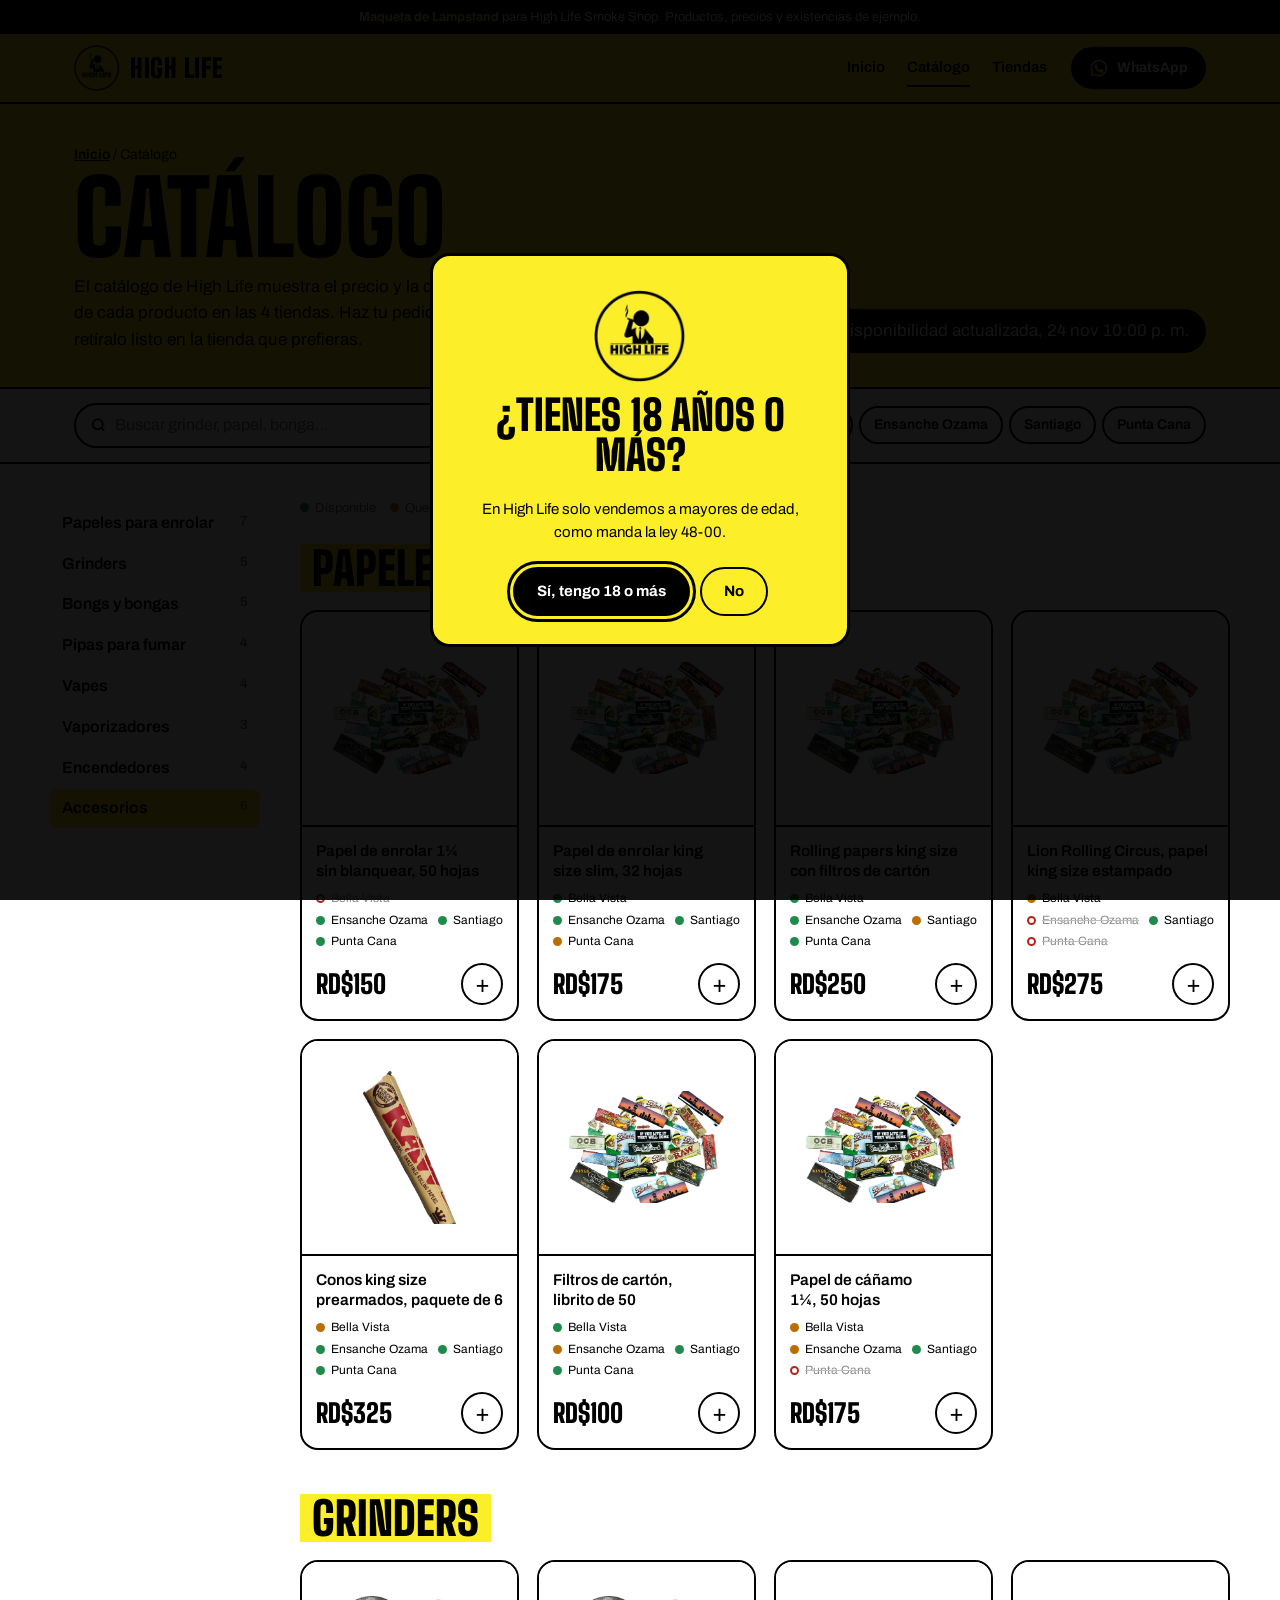
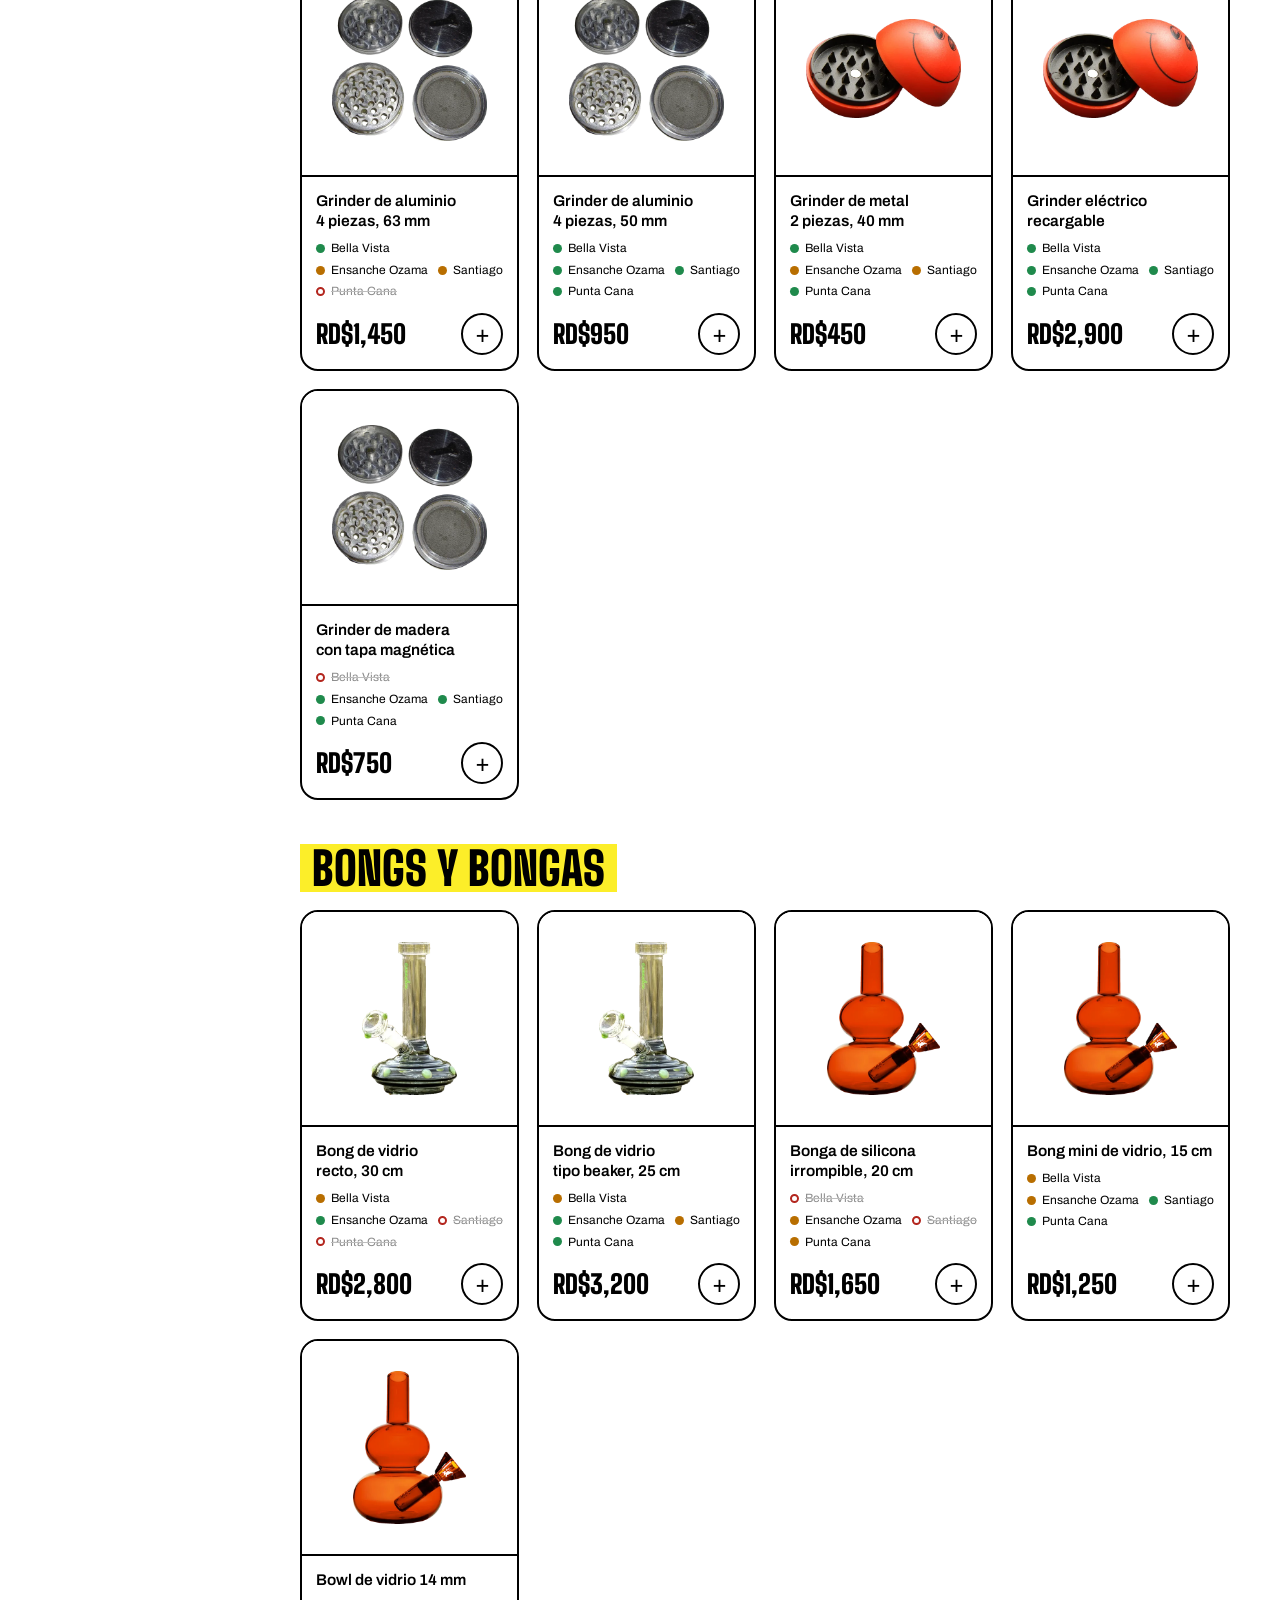
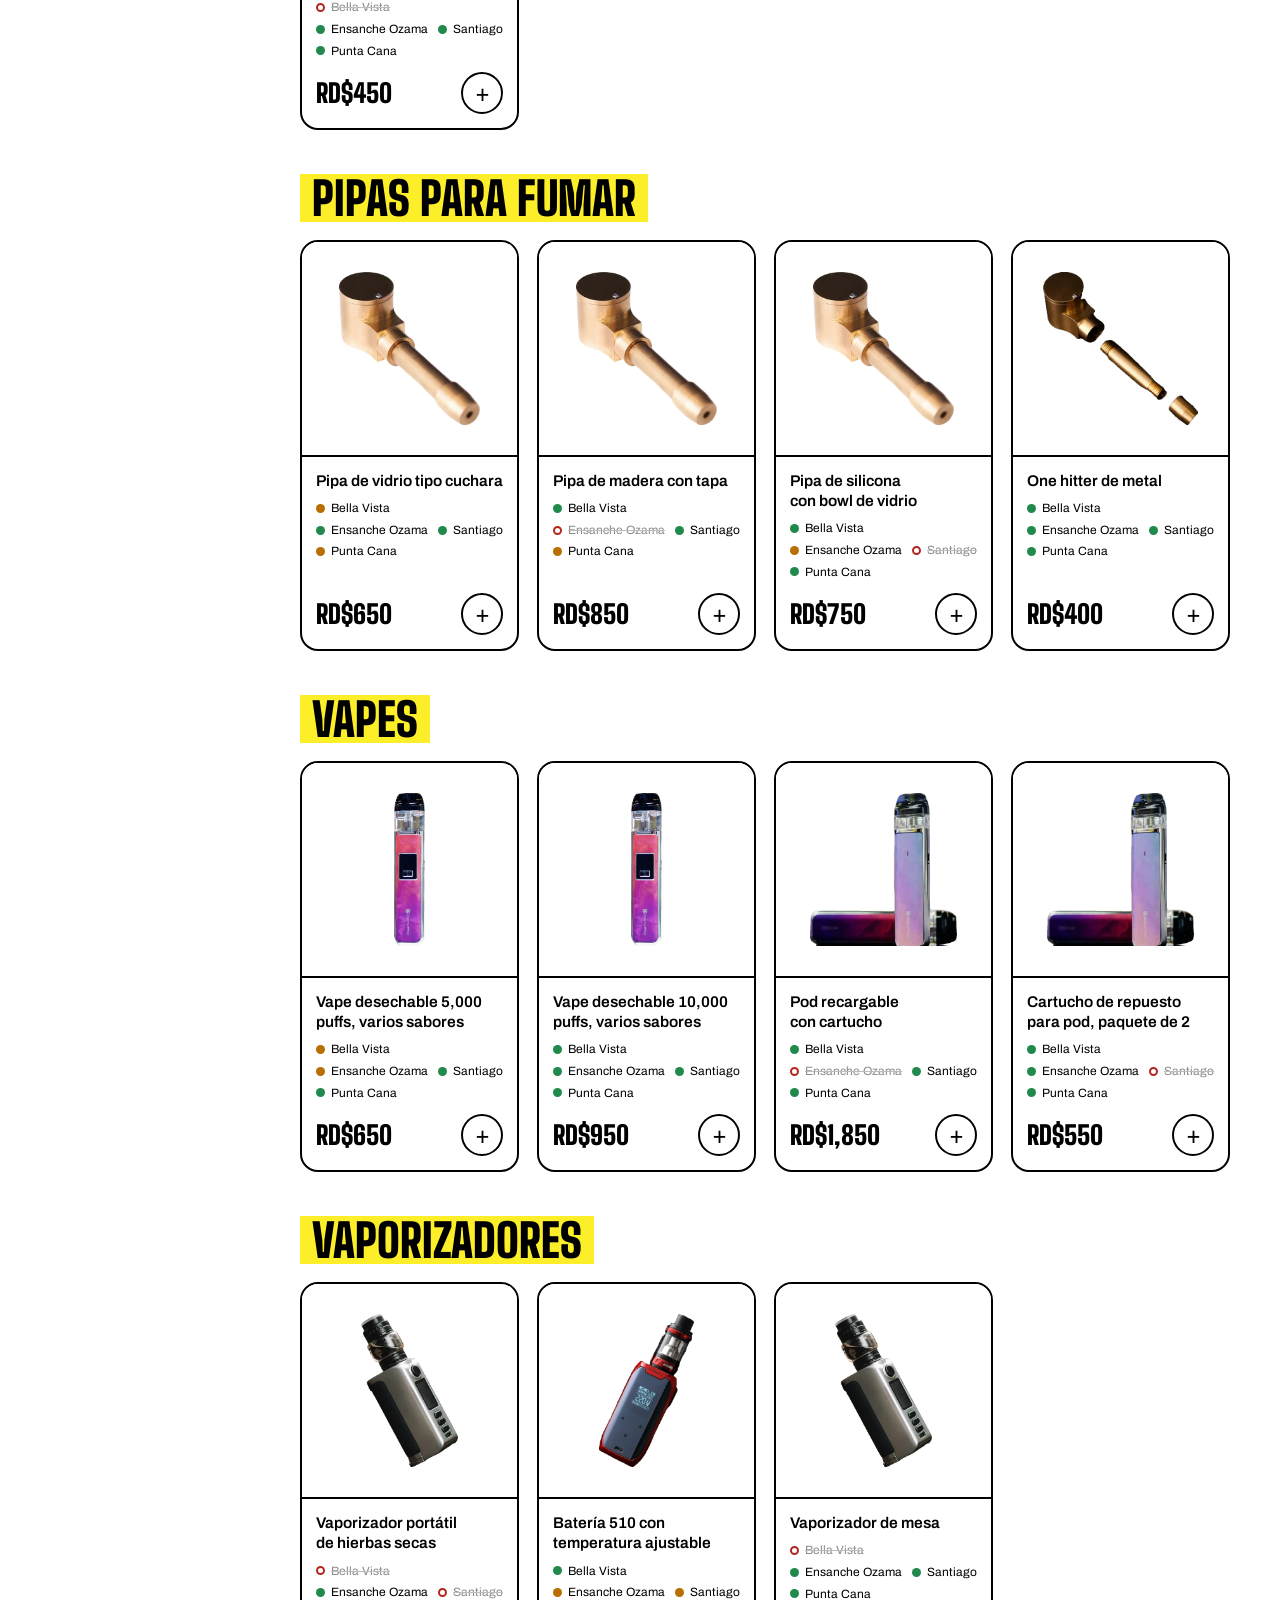
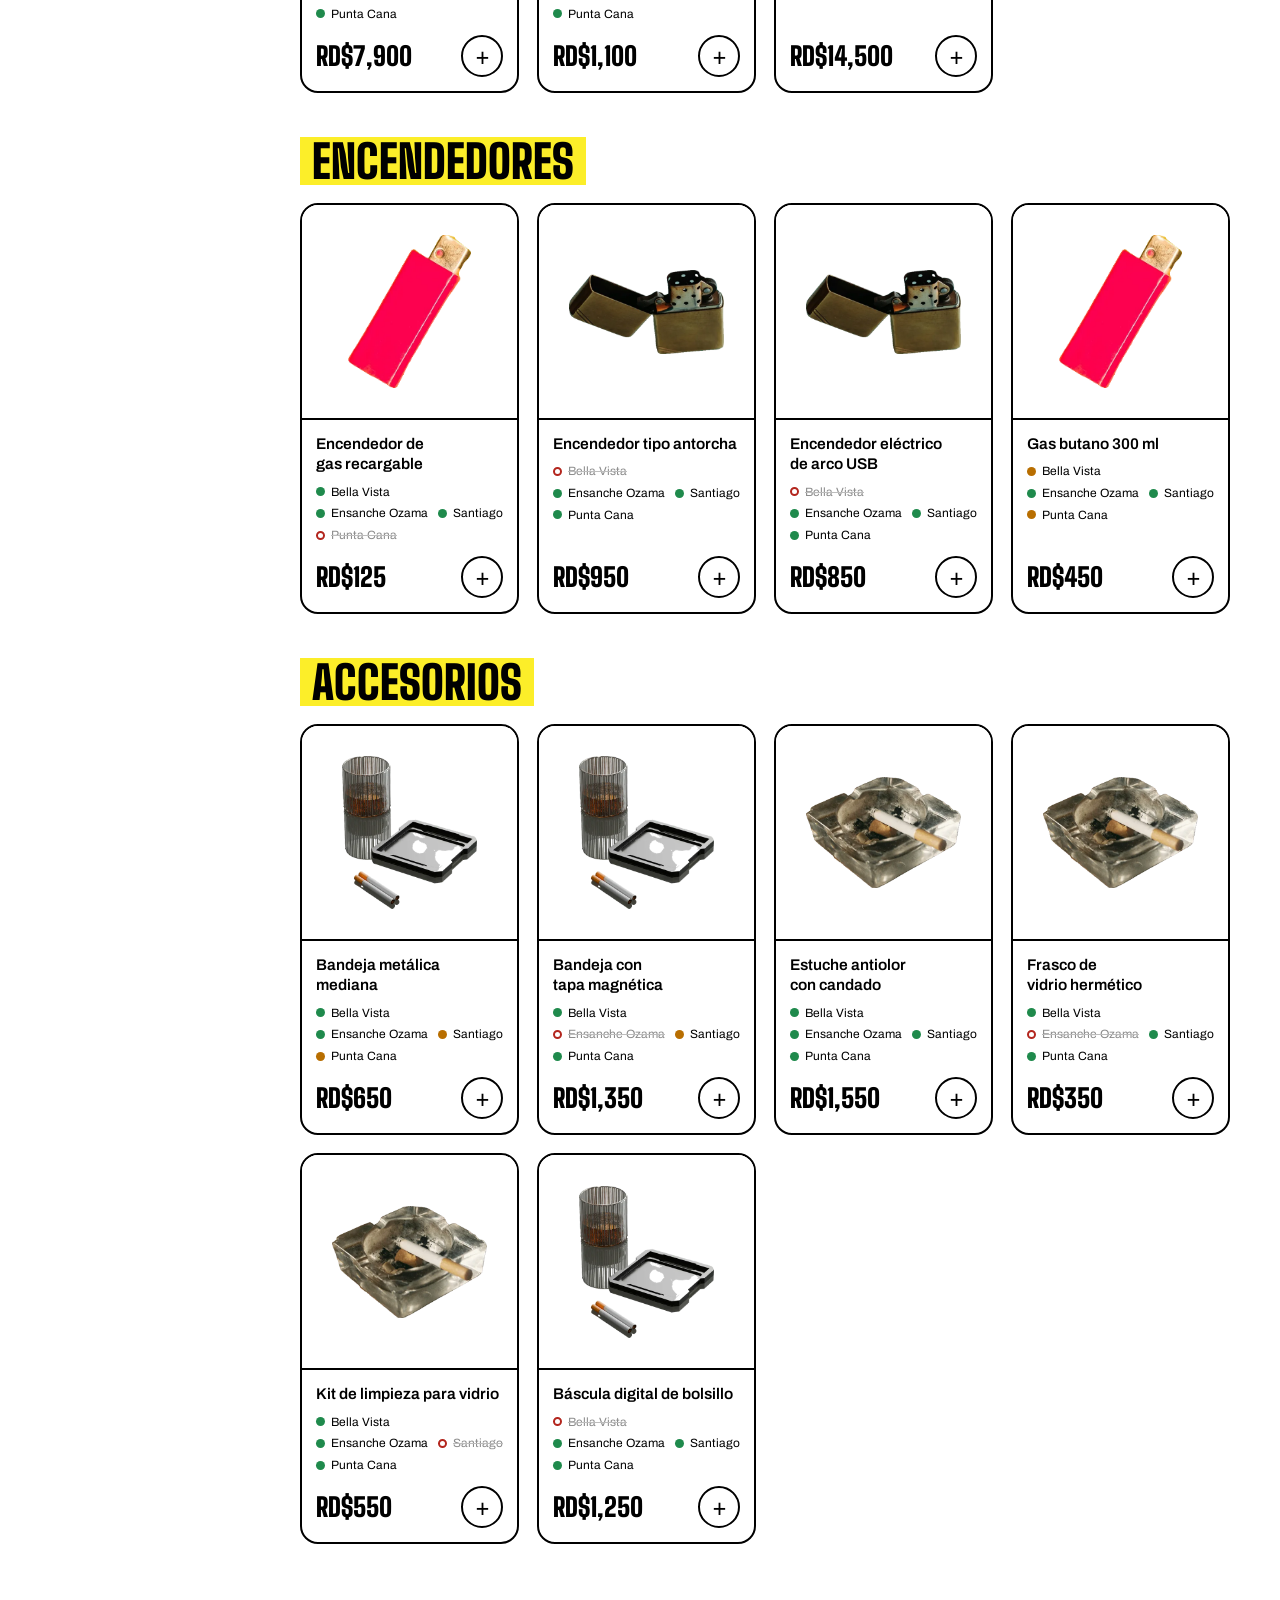
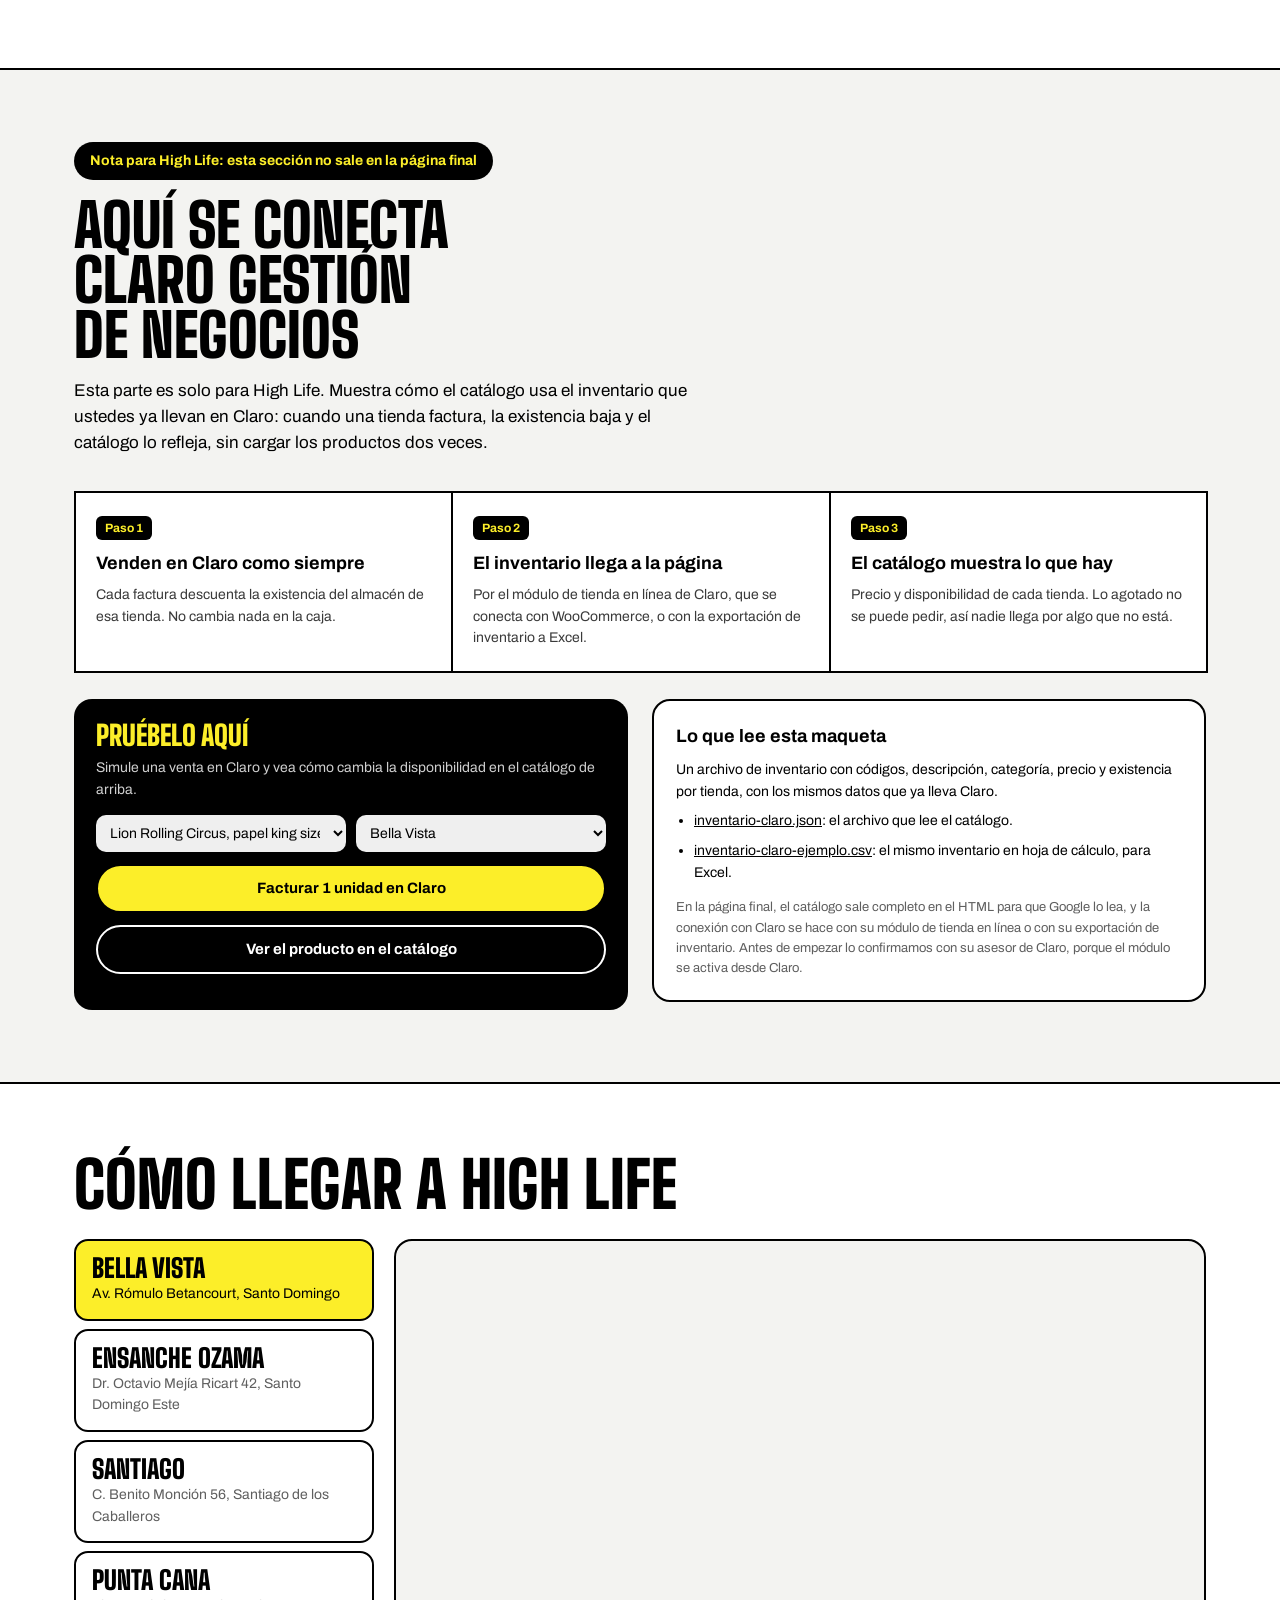
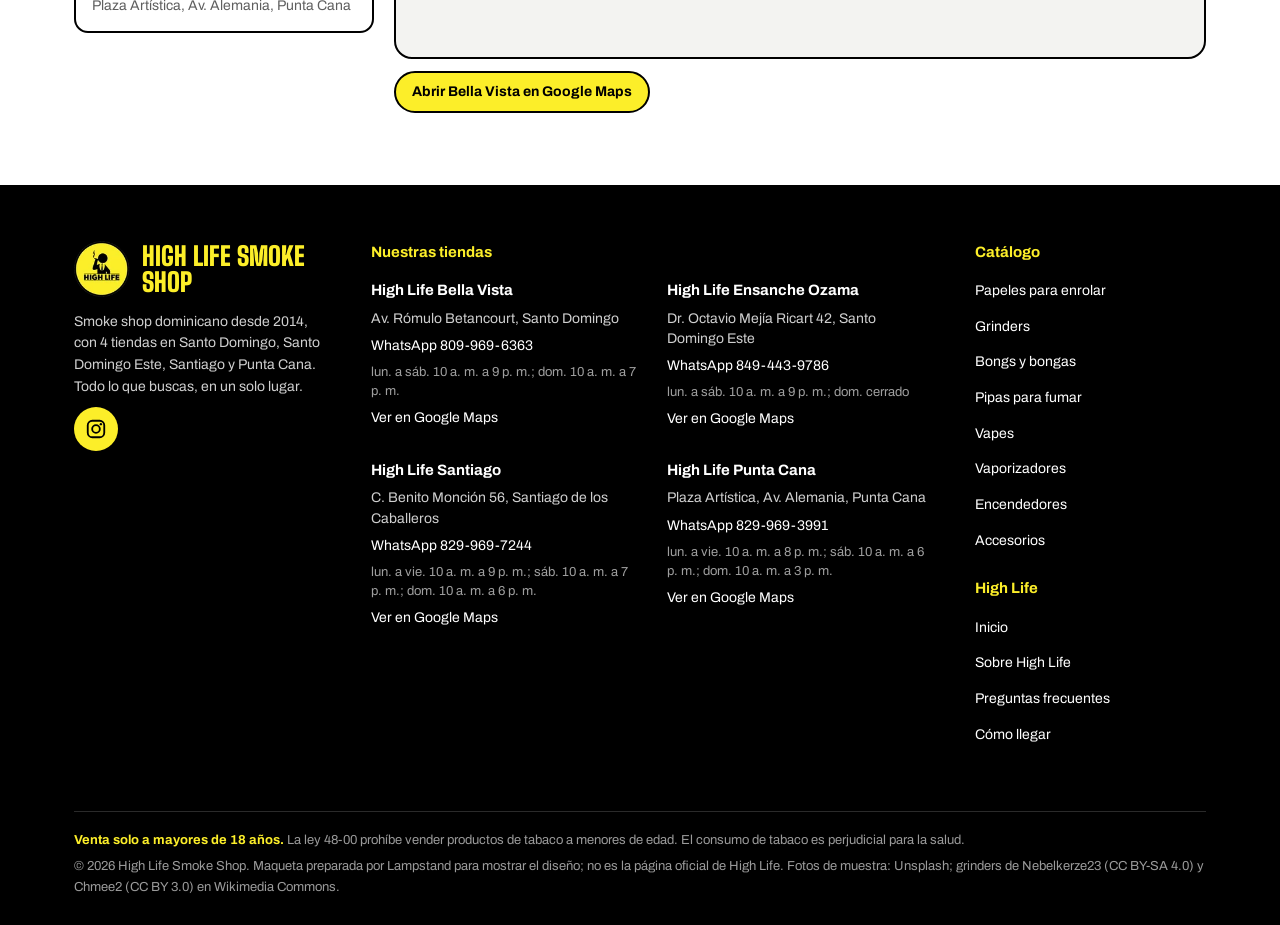
==== commit 5398dafb: "Pedido en linea con retiro o entrega (fase 2, Claro) en lugar de WhatsApp Co-Authored-By: Claude Opu" ====
--- a/catalogo.html
+++ b/catalogo.html
@@ -4,14 +4,14 @@
 <meta charset="utf-8">
 <meta name="viewport" content="width=device-width, initial-scale=1">
 <title>Vapes, papel de enrolar, grinders y bongs: catálogo | High Life Smoke Shop</title>
-<meta name="description" content="Catálogo de High Life Smoke Shop: vapes, papel de enrolar, grinders, bongs, pipas y accesorios con precio y disponibilidad en cada tienda. Pide por WhatsApp.">
+<meta name="description" content="Catálogo de High Life Smoke Shop: vapes, papel de enrolar, grinders, bongs, pipas y accesorios con precio y disponibilidad en cada tienda. Pide en línea y retira en tienda.">
 <meta name="robots" content="noindex, nofollow">
 <link rel="canonical" href="https://jorgecesar7.github.io/highlife-demo/catalogo.html">
 <meta property="og:type" content="website">
 <meta property="og:site_name" content="High Life Smoke Shop">
 <meta property="og:locale" content="es_DO">
 <meta property="og:title" content="Vapes, papel de enrolar, grinders y bongs: catálogo | High Life Smoke Shop">
-<meta property="og:description" content="Catálogo de High Life Smoke Shop: vapes, papel de enrolar, grinders, bongs, pipas y accesorios con precio y disponibilidad en cada tienda. Pide por WhatsApp.">
+<meta property="og:description" content="Catálogo de High Life Smoke Shop: vapes, papel de enrolar, grinders, bongs, pipas y accesorios con precio y disponibilidad en cada tienda. Pide en línea y retira en tienda.">
 <meta property="og:url" content="https://jorgecesar7.github.io/highlife-demo/catalogo.html">
 <meta property="og:image" content="https://jorgecesar7.github.io/highlife-demo/assets/logo.png">
 <meta property="og:image:width" content="512"><meta property="og:image:height" content="512">
@@ -103,7 +103,7 @@
    "@id": "https://jorgecesar7.github.io/highlife-demo/catalogo.html#webpage",
    "url": "https://jorgecesar7.github.io/highlife-demo/catalogo.html",
    "name": "Vapes, papel de enrolar, grinders y bongs: catálogo | High Life Smoke Shop",
-   "description": "Catálogo de High Life Smoke Shop: vapes, papel de enrolar, grinders, bongs, pipas y accesorios con precio y disponibilidad en cada tienda. Pide por WhatsApp.",
+   "description": "Catálogo de High Life Smoke Shop: vapes, papel de enrolar, grinders, bongs, pipas y accesorios con precio y disponibilidad en cada tienda. Pide en línea y retira en tienda.",
    "inLanguage": "es-DO",
    "isPartOf": {
     "@id": "https://jorgecesar7.github.io/highlife-demo/#website"
@@ -148,7 +148,7 @@
 </script>
 <link rel="preload" href="assets/fonts/big-shoulders-display-latin-900-normal.woff2" as="font" type="font/woff2" crossorigin>
 <link rel="preload" href="assets/fonts/archivo-latin-400-normal.woff2" as="font" type="font/woff2" crossorigin>
-<link rel="stylesheet" href="assets/styles.css?v=55aa47f5">
+<link rel="stylesheet" href="assets/styles.css?v=daf2df7a">
 </head><body>
 <a class="skip" href="#contenido">Saltar al contenido</a>
 <div class="demo-bar"><b>Maqueta de Lampstand</b> para High Life Smoke Shop. Productos, precios y existencias de ejemplo.</div>
@@ -169,7 +169,7 @@
 <main id="contenido">
 <section class="cat-hero" aria-labelledby="h1"><div class="wrap">
  <div><nav class="crumbs" aria-label="Ruta"><a href="index.html">Inicio</a> <span aria-hidden="true">/</span> <span aria-current="page">Catálogo</span></nav>
- <h1 id="h1">Catálogo</h1><p>El catálogo de High Life muestra el precio y la disponibilidad de cada producto en las 4 tiendas. Arma tu pedido y envíalo por WhatsApp a la tienda que prefieras.</p></div>
+ <h1 id="h1">Catálogo</h1><p>El catálogo de High Life muestra el precio y la disponibilidad de cada producto en las 4 tiendas. Haz tu pedido en línea y retíralo listo en la tienda que prefieras.</p></div>
  <p class="sync"><i></i><span data-sync>Disponibilidad actualizada, 24 nov 6:00 p. m.</span></p>
 </div></section>
 <div class="tools"><div class="wrap">
@@ -218,11 +218,17 @@
   <div class="drawer-head"><p class="drawer-t" id="bag-t">Mi pedido</p><button class="x" aria-label="Cerrar">×</button></div>
   <div class="drawer-body" id="bagLines"></div>
   <div class="drawer-foot">
-   <label>Recoger en<select id="pickStore"></select></label>
+   <p class="note-tag sm">Nota para High Life: fase 2, pedidos y pagos en línea conectados a Claro. Se cotiza aparte.</p>
+   <label>Tienda<select id="pickStore"></select></label>
+   <fieldset class="opts" id="howOpts"><legend>¿Cómo lo recibes?</legend>
+    <label><input type="radio" name="how" value="pick" checked> Retiro en tienda</label>
+    <label><input type="radio" name="how" value="ship"> <span>Entrega a domicilio</span></label></fieldset>
+   <fieldset class="opts"><legend>Pago</legend>
+    <label><input type="radio" name="pay" value="caja" checked> <span id="payCaja">En caja al retirar</span></label>
+    <label><input type="radio" name="pay" value="card"> Con tarjeta en línea</label></fieldset>
    <div class="total"><span>Total</span><span id="bagTotal">RD$0</span></div>
-   <details><summary>Ver el mensaje que se envía</summary><div class="preview" id="preview"></div></details>
-   <p id="ozNote" hidden style="font-size:13px;color:#5F5F5F">Esta tienda usa un enlace de WhatsApp; el pedido se copia para que lo pegues en el chat.</p>
-   <a class="btn" id="sendOrder" target="_blank" rel="noopener" href="#">Enviar pedido</a>
+   <p class="fine">Al retirar o recibir tu pedido te pedimos la cédula para confirmar que eres mayor de 18 años.</p>
+   <button class="btn" id="sendOrder" type="button">Confirmar pedido</button>
   </div>
  </div>
 </div>
@@ -256,6 +262,6 @@
  </div>
 </div></footer>
 <script>window.FOTOS={"HL-PAP-001":"papeles-a","HL-PAP-002":"papeles-a","HL-PAP-003":"papeles-a","HL-PAP-004":"papeles-a","HL-PAP-005":"conos-a","HL-PAP-006":"papeles-a","HL-PAP-007":"papeles-a","HL-GRI-001":"grinders-b","HL-GRI-002":"grinders-b","HL-GRI-003":"grinders-c","HL-GRI-004":"grinders-c","HL-GRI-005":"grinders-b","HL-BON-001":"bongs-b","HL-BON-002":"bongs-b","HL-BON-003":"bongs-a","HL-BON-004":"bongs-a","HL-BON-005":"bongs-a","HL-PIP-001":"pipas-a","HL-PIP-002":"pipas-a","HL-PIP-003":"pipas-a","HL-PIP-004":"pipas-b","HL-VPE-001":"vapes-a","HL-VPE-002":"vapes-a","HL-VPE-003":"vapes-b","HL-VPE-004":"vapes-b","HL-VAP-001":"vapo-b","HL-VAP-002":"vapo-a","HL-VAP-003":"vapo-b","HL-ENC-001":"enc-a","HL-ENC-002":"enc-b","HL-ENC-003":"enc-b","HL-ENC-004":"enc-a","HL-ACC-001":"acc-b","HL-ACC-002":"acc-b","HL-ACC-003":"acc-a","HL-ACC-004":"acc-a","HL-ACC-005":"acc-a","HL-ACC-006":"acc-b"};</script>
-<script src="assets/app.js?v=43c048d0"></script>
+<script src="assets/app.js?v=30f5932b"></script>
 </body>
 </html>
--- a/assets/styles.css
+++ b/assets/styles.css
@@ -467,3 +467,19 @@
 .cat-hero .wrap > * { min-width: 0; }
 @media (max-width: 680px) { .sync { white-space: normal; } }
 .sec-head { margin-bottom: 24px; }
+
+/* Pedido en línea (fase 2) */
+.opts { border: 0; display: grid; gap: 6px; }
+.opts legend { font-weight: 700; font-size: 14px; margin-bottom: 4px; }
+.opts label { display: flex; gap: 10px; align-items: center; border: 2px solid var(--line); border-radius: 12px; padding: 9px 12px; font-size: 15px; cursor: pointer; }
+.opts label:has(input:checked) { border-color: var(--black); background: var(--yellow); }
+.opts label:has(input:disabled) { color: var(--ash); cursor: not-allowed; background: var(--smoke); }
+.opts input { accent-color: var(--black); width: 18px; height: 18px; }
+.drawer-foot .fine, .done .fine { font-size: 13px; color: var(--ash); }
+.note-tag.sm { font-size: 12px; padding: 6px 12px; margin: 0; border-radius: 12px; line-height: 1.35; }
+#sendOrder:disabled { opacity: .45; cursor: not-allowed; }
+.done { display: grid; gap: 12px; text-align: left; }
+.done-t { font-family: var(--display); font-weight: 900; text-transform: uppercase; font-size: 36px; line-height: 1; }
+.done-n { font-family: var(--display); font-weight: 900; font-size: 26px; background: var(--yellow); border: 2px solid var(--black); border-radius: 12px; padding: 6px 12px; justify-self: start; }
+.drawer-foot[hidden] { display: none; }
+.drawer-foot { overflow: auto; max-height: 70vh; }
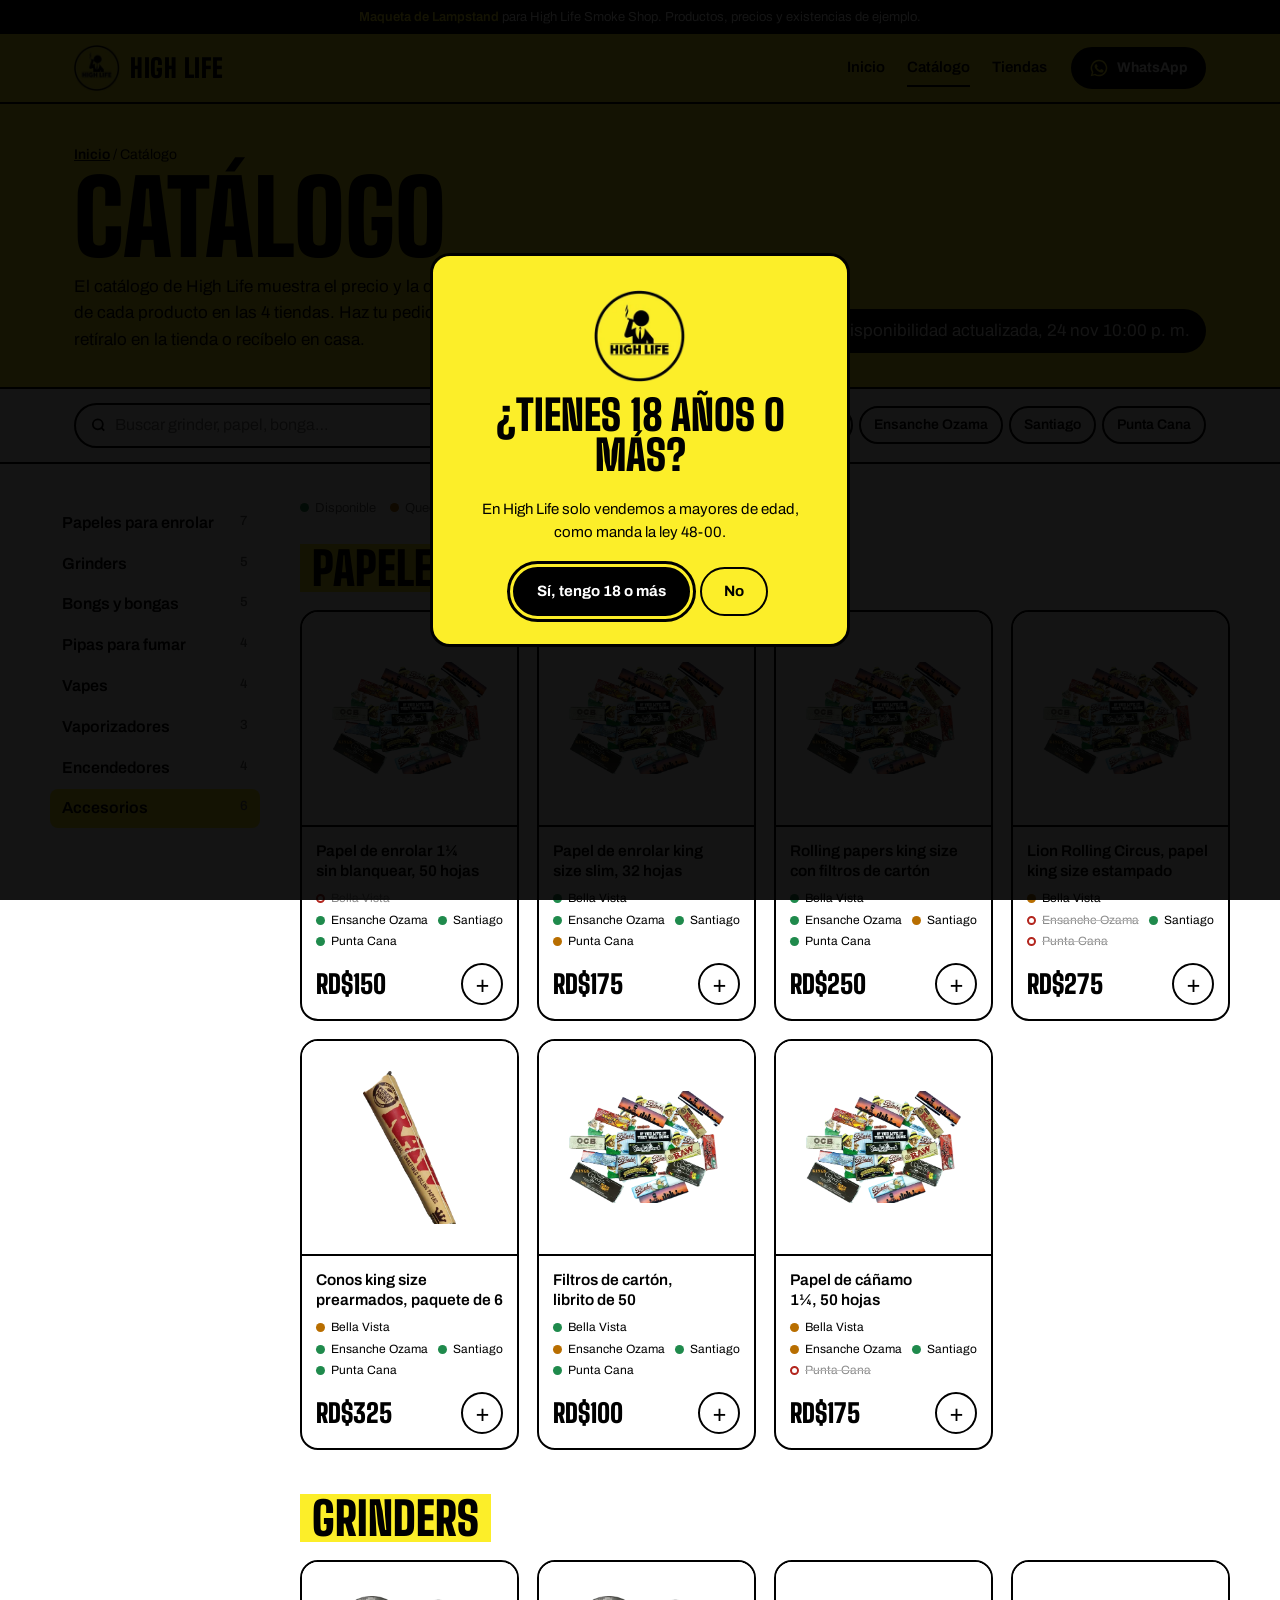
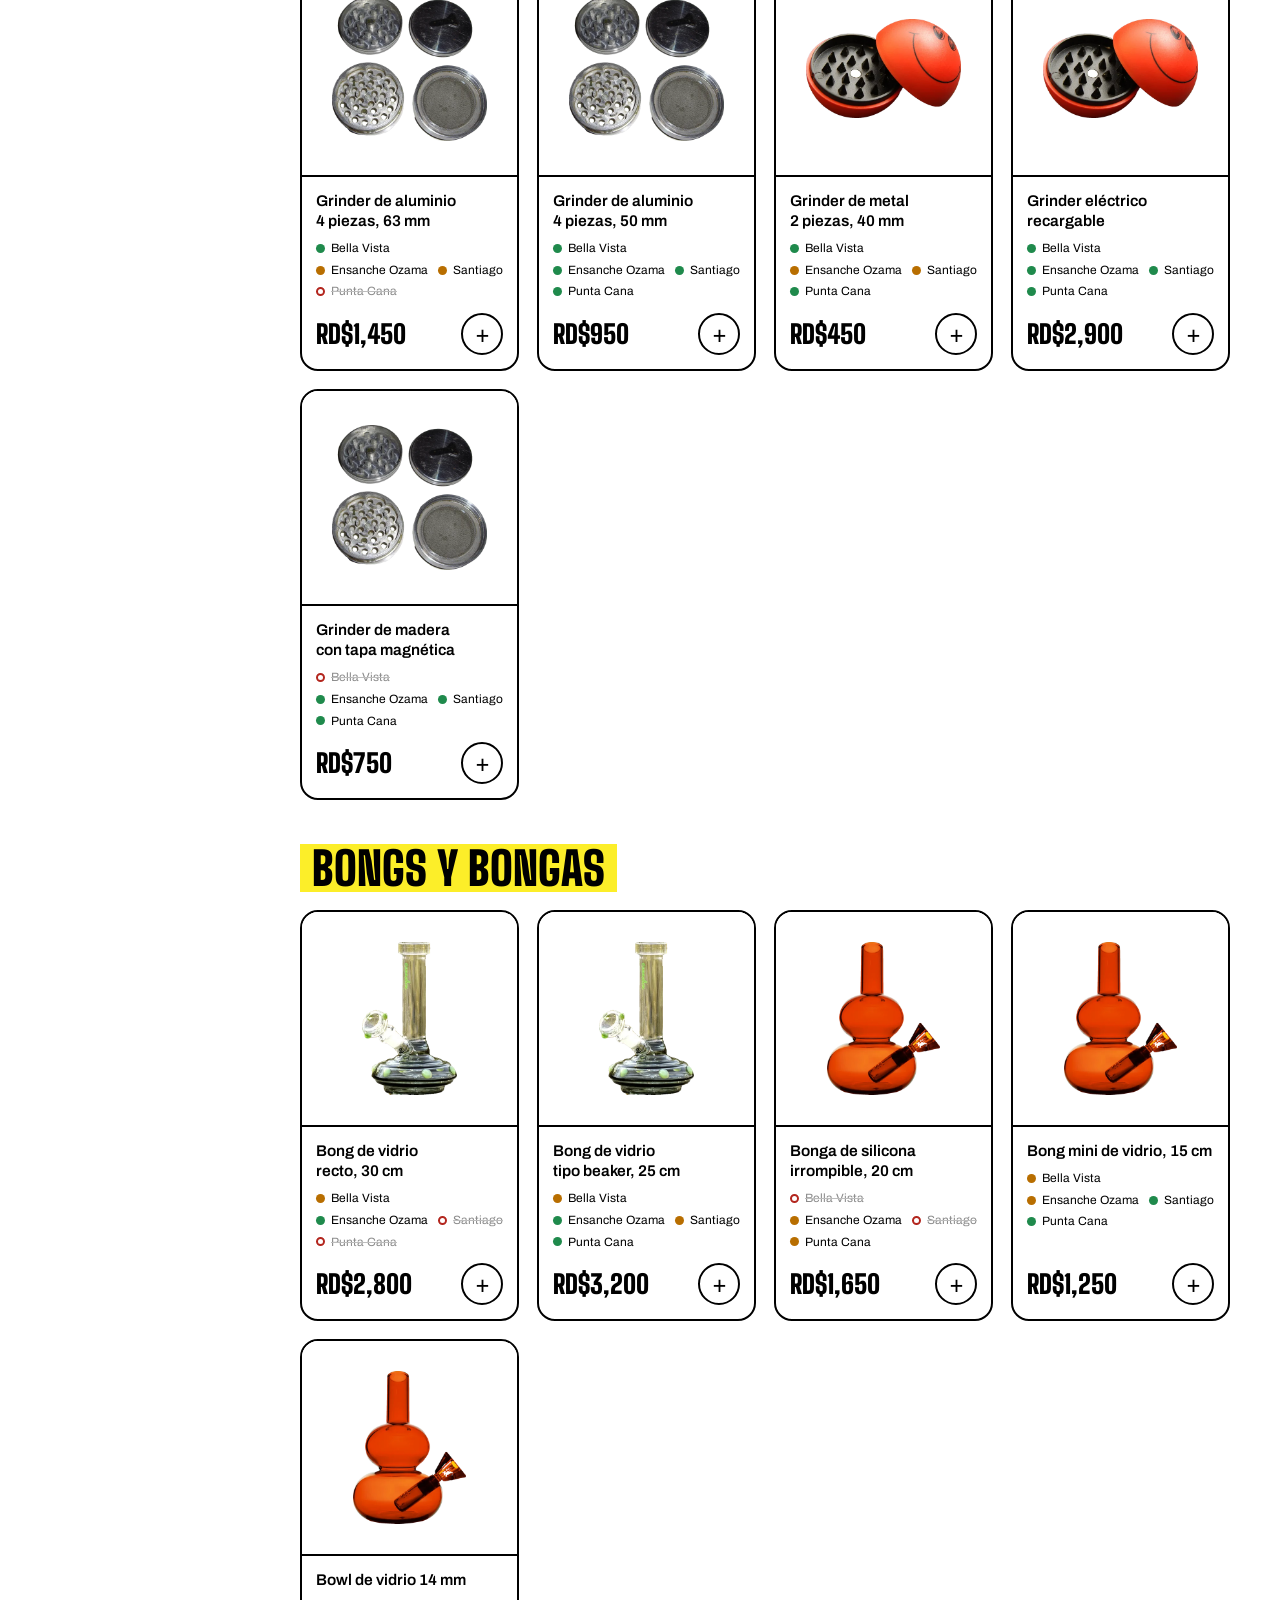
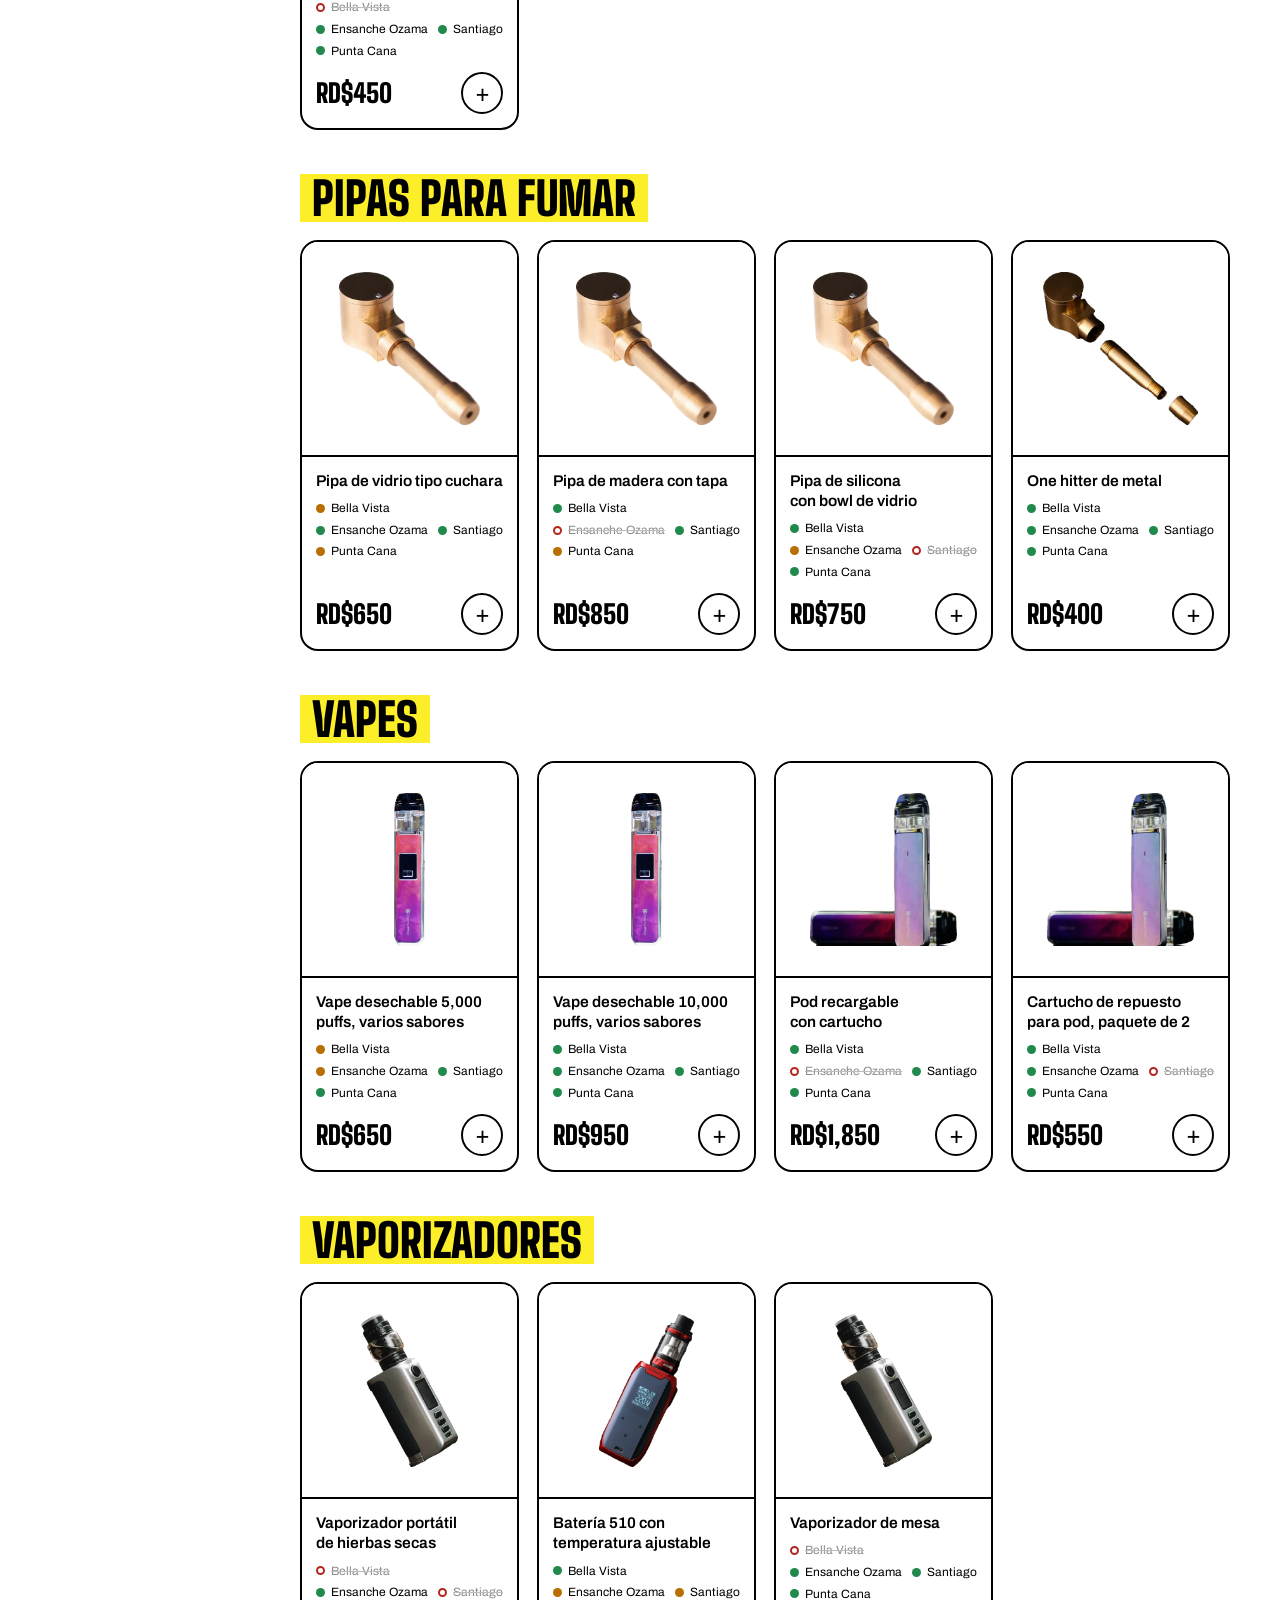
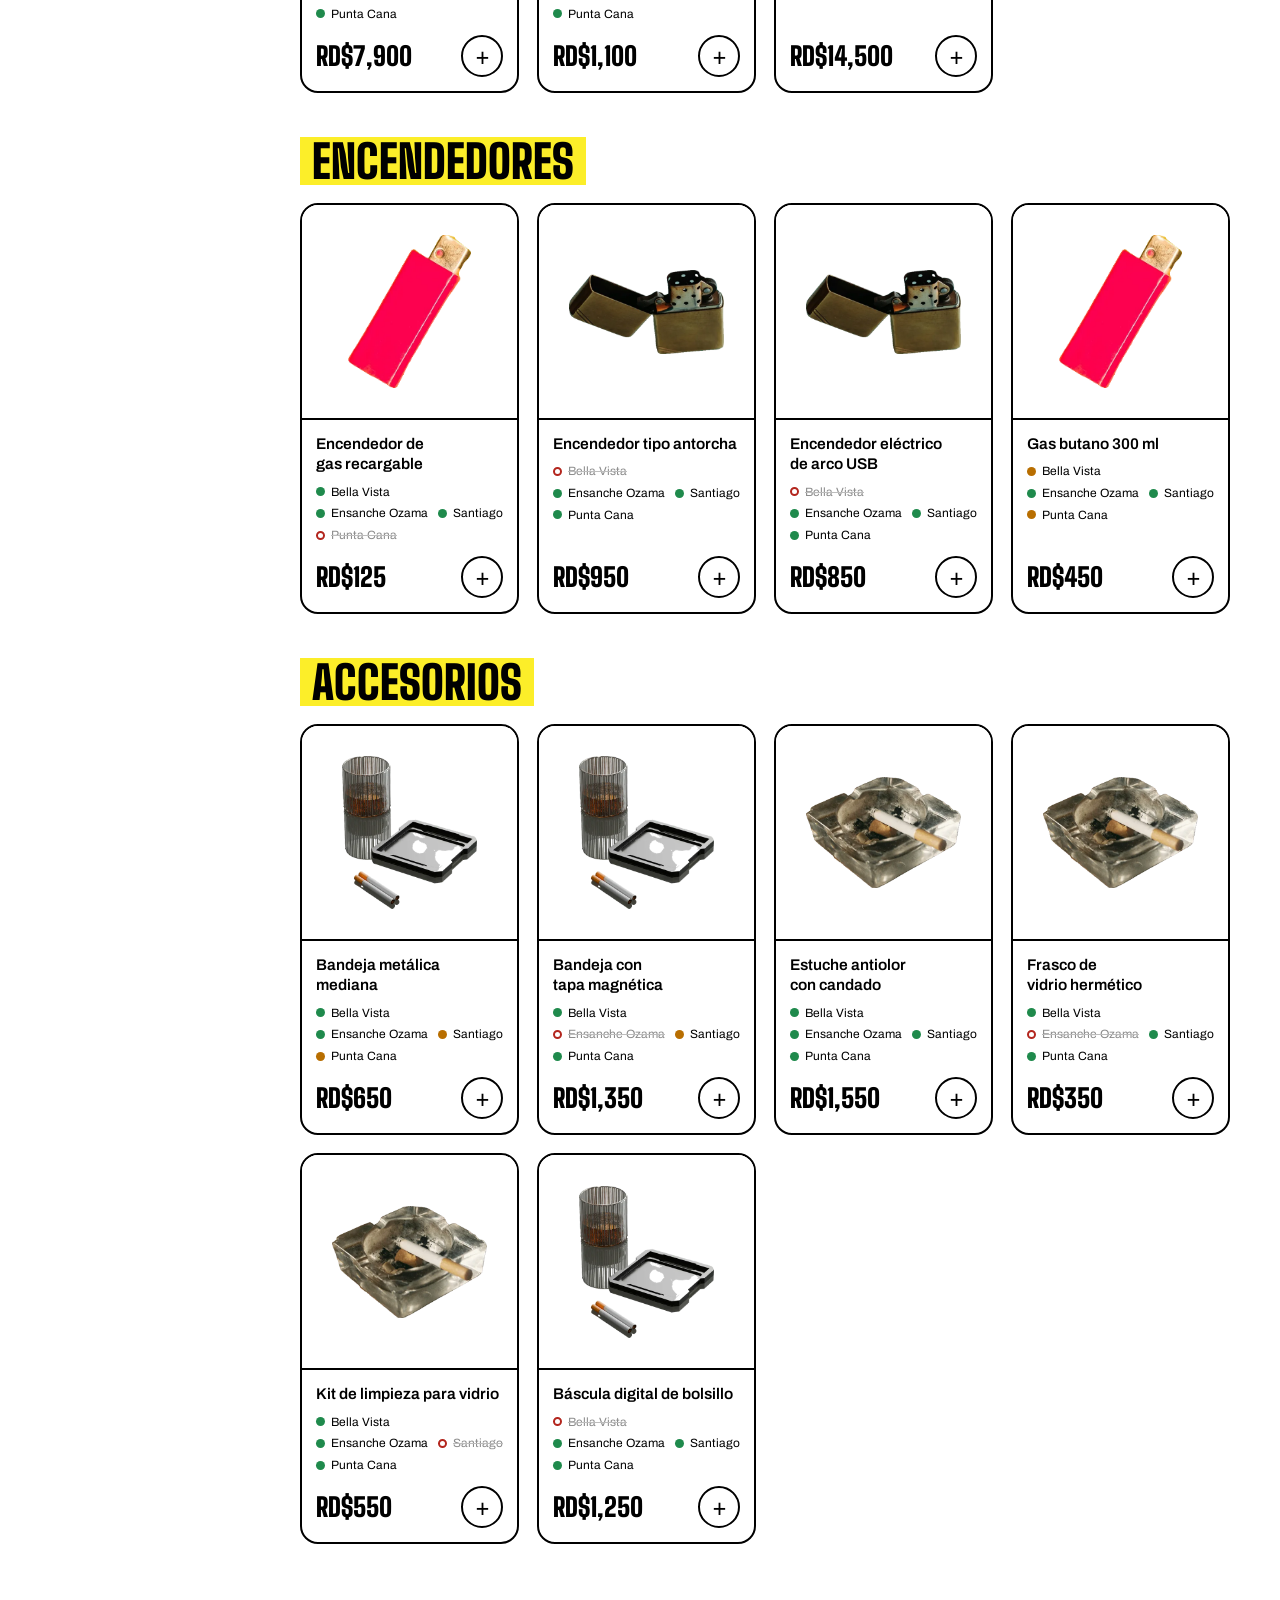
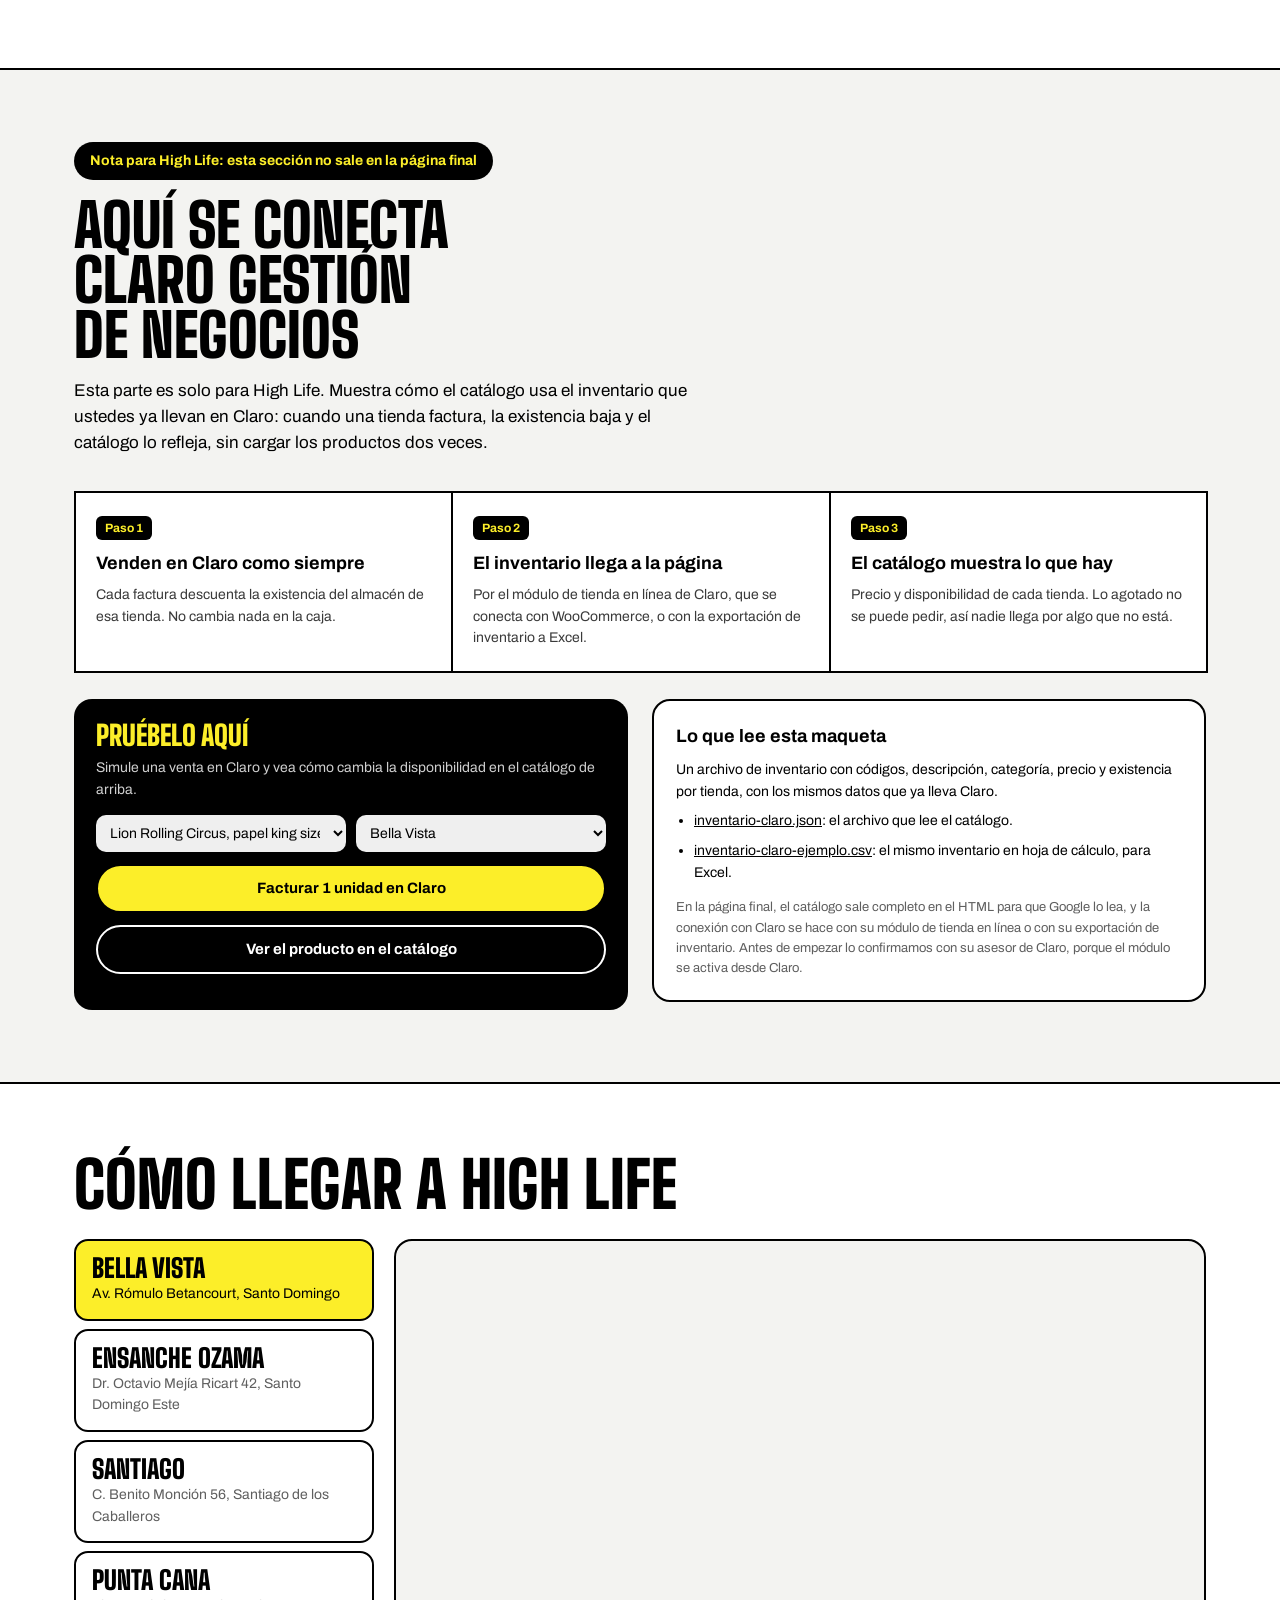
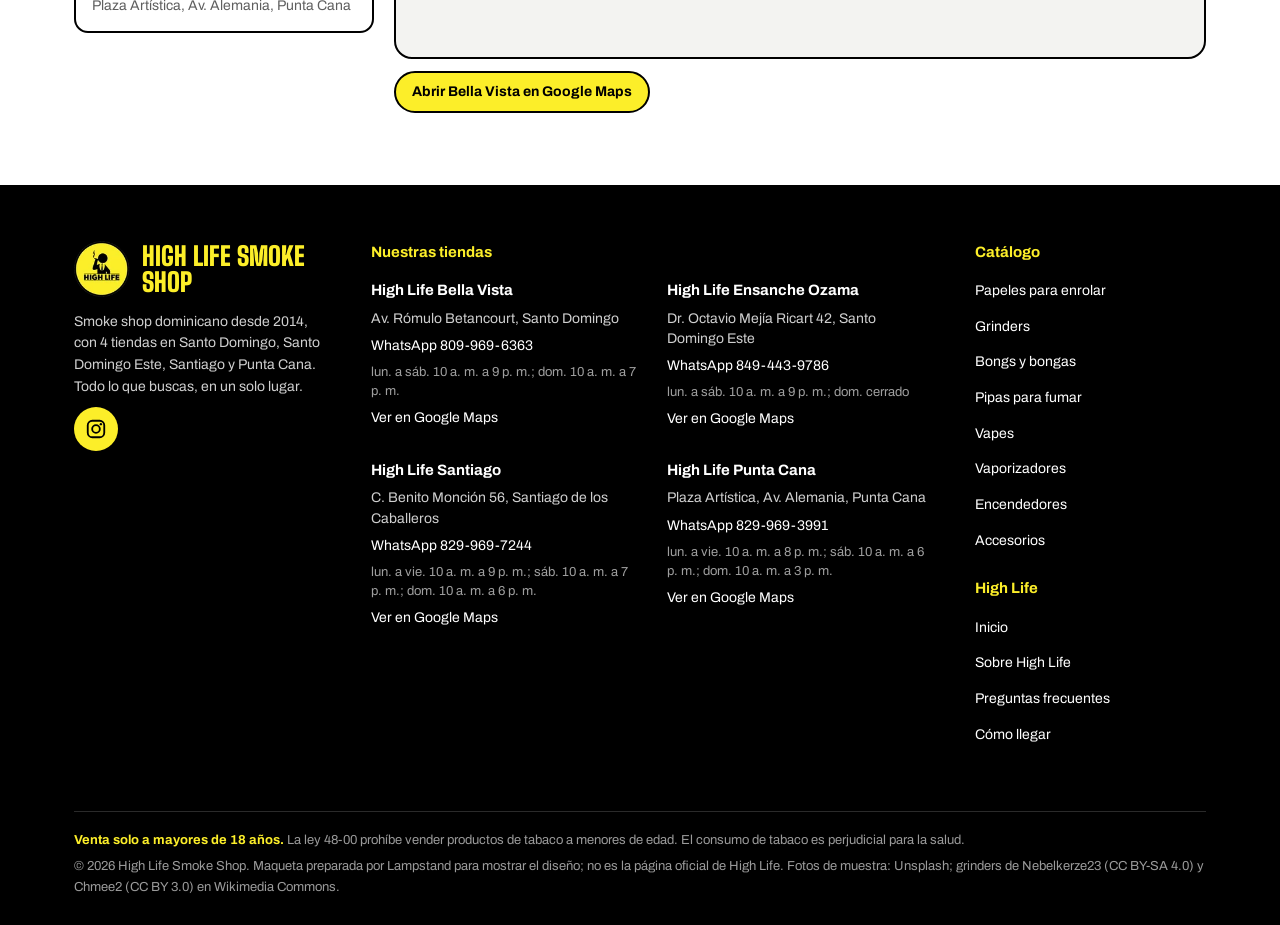
==== commit 7029e7e8: "Texto del catalogo: pedido en linea con retiro o entrega Co-Authored-By: Claude Opus 5.5 <noreply@an" ====
--- a/catalogo.html
+++ b/catalogo.html
@@ -4,14 +4,14 @@
 <meta charset="utf-8">
 <meta name="viewport" content="width=device-width, initial-scale=1">
 <title>Vapes, papel de enrolar, grinders y bongs: catálogo | High Life Smoke Shop</title>
-<meta name="description" content="Catálogo de High Life Smoke Shop: vapes, papel de enrolar, grinders, bongs, pipas y accesorios con precio y disponibilidad en cada tienda. Pide en línea y retira en tienda.">
+<meta name="description" content="Catálogo de High Life Smoke Shop: vapes, papel de enrolar, grinders, bongs, pipas y accesorios con precio y disponibilidad en cada tienda. Pide en línea.">
 <meta name="robots" content="noindex, nofollow">
 <link rel="canonical" href="https://jorgecesar7.github.io/highlife-demo/catalogo.html">
 <meta property="og:type" content="website">
 <meta property="og:site_name" content="High Life Smoke Shop">
 <meta property="og:locale" content="es_DO">
 <meta property="og:title" content="Vapes, papel de enrolar, grinders y bongs: catálogo | High Life Smoke Shop">
-<meta property="og:description" content="Catálogo de High Life Smoke Shop: vapes, papel de enrolar, grinders, bongs, pipas y accesorios con precio y disponibilidad en cada tienda. Pide en línea y retira en tienda.">
+<meta property="og:description" content="Catálogo de High Life Smoke Shop: vapes, papel de enrolar, grinders, bongs, pipas y accesorios con precio y disponibilidad en cada tienda. Pide en línea.">
 <meta property="og:url" content="https://jorgecesar7.github.io/highlife-demo/catalogo.html">
 <meta property="og:image" content="https://jorgecesar7.github.io/highlife-demo/assets/logo.png">
 <meta property="og:image:width" content="512"><meta property="og:image:height" content="512">
@@ -103,7 +103,7 @@
    "@id": "https://jorgecesar7.github.io/highlife-demo/catalogo.html#webpage",
    "url": "https://jorgecesar7.github.io/highlife-demo/catalogo.html",
    "name": "Vapes, papel de enrolar, grinders y bongs: catálogo | High Life Smoke Shop",
-   "description": "Catálogo de High Life Smoke Shop: vapes, papel de enrolar, grinders, bongs, pipas y accesorios con precio y disponibilidad en cada tienda. Pide en línea y retira en tienda.",
+   "description": "Catálogo de High Life Smoke Shop: vapes, papel de enrolar, grinders, bongs, pipas y accesorios con precio y disponibilidad en cada tienda. Pide en línea.",
    "inLanguage": "es-DO",
    "isPartOf": {
     "@id": "https://jorgecesar7.github.io/highlife-demo/#website"
@@ -169,7 +169,7 @@
 <main id="contenido">
 <section class="cat-hero" aria-labelledby="h1"><div class="wrap">
  <div><nav class="crumbs" aria-label="Ruta"><a href="index.html">Inicio</a> <span aria-hidden="true">/</span> <span aria-current="page">Catálogo</span></nav>
- <h1 id="h1">Catálogo</h1><p>El catálogo de High Life muestra el precio y la disponibilidad de cada producto en las 4 tiendas. Haz tu pedido en línea y retíralo listo en la tienda que prefieras.</p></div>
+ <h1 id="h1">Catálogo</h1><p>El catálogo de High Life muestra el precio y la disponibilidad de cada producto en las 4 tiendas. Haz tu pedido en línea y retíralo en la tienda o recíbelo en casa.</p></div>
  <p class="sync"><i></i><span data-sync>Disponibilidad actualizada, 24 nov 6:00 p. m.</span></p>
 </div></section>
 <div class="tools"><div class="wrap">
